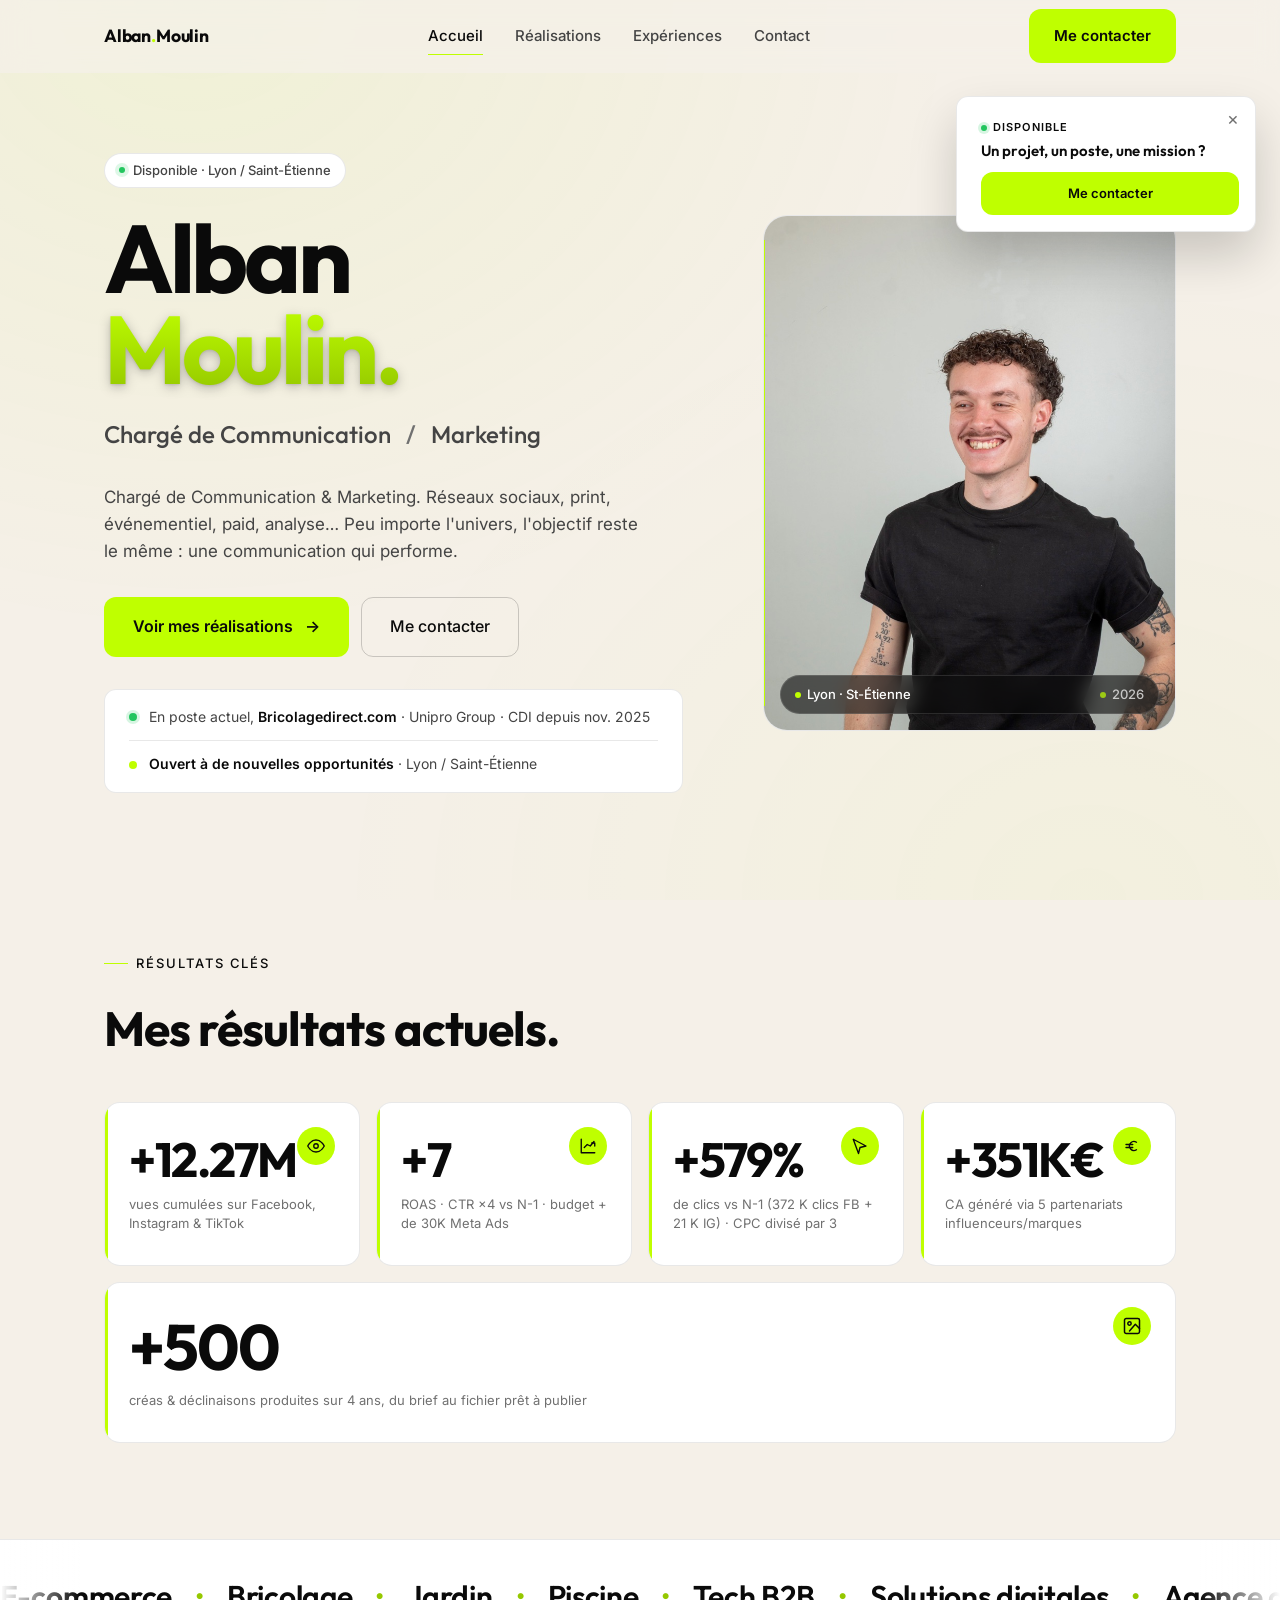
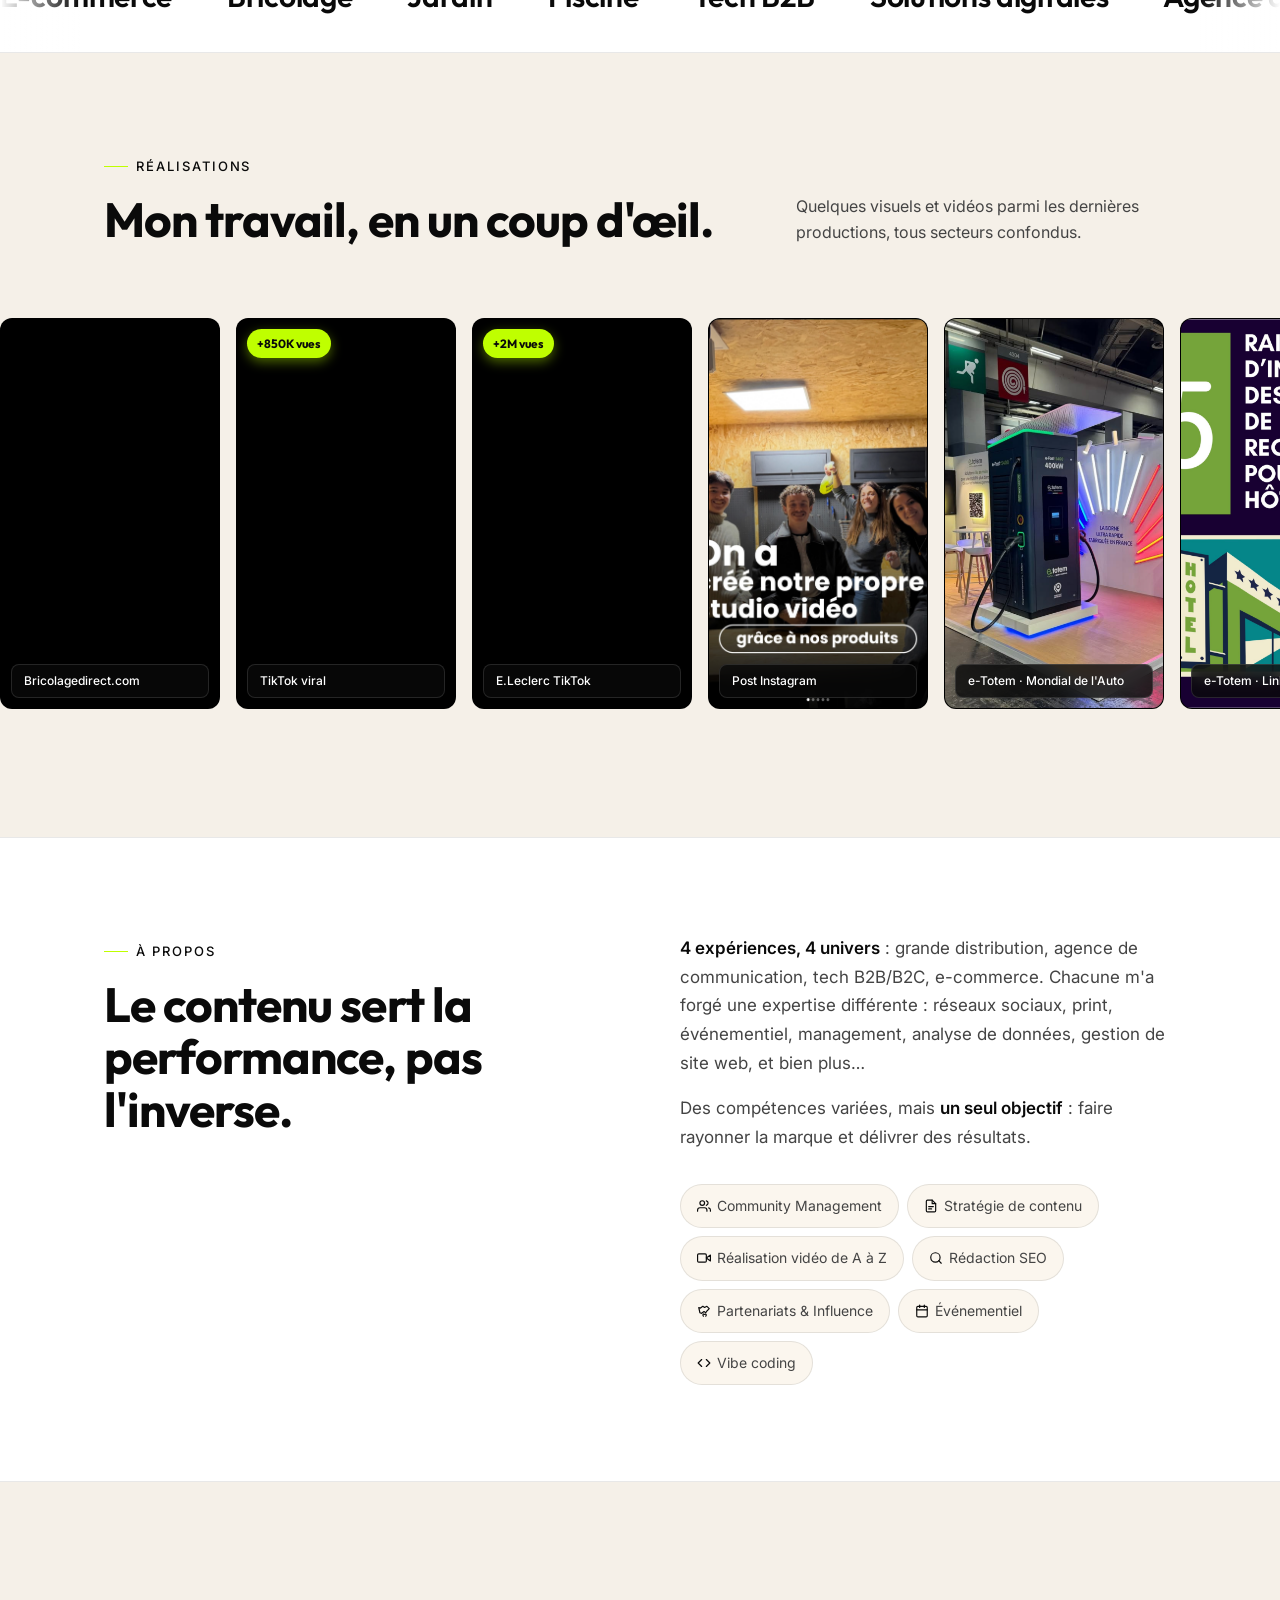
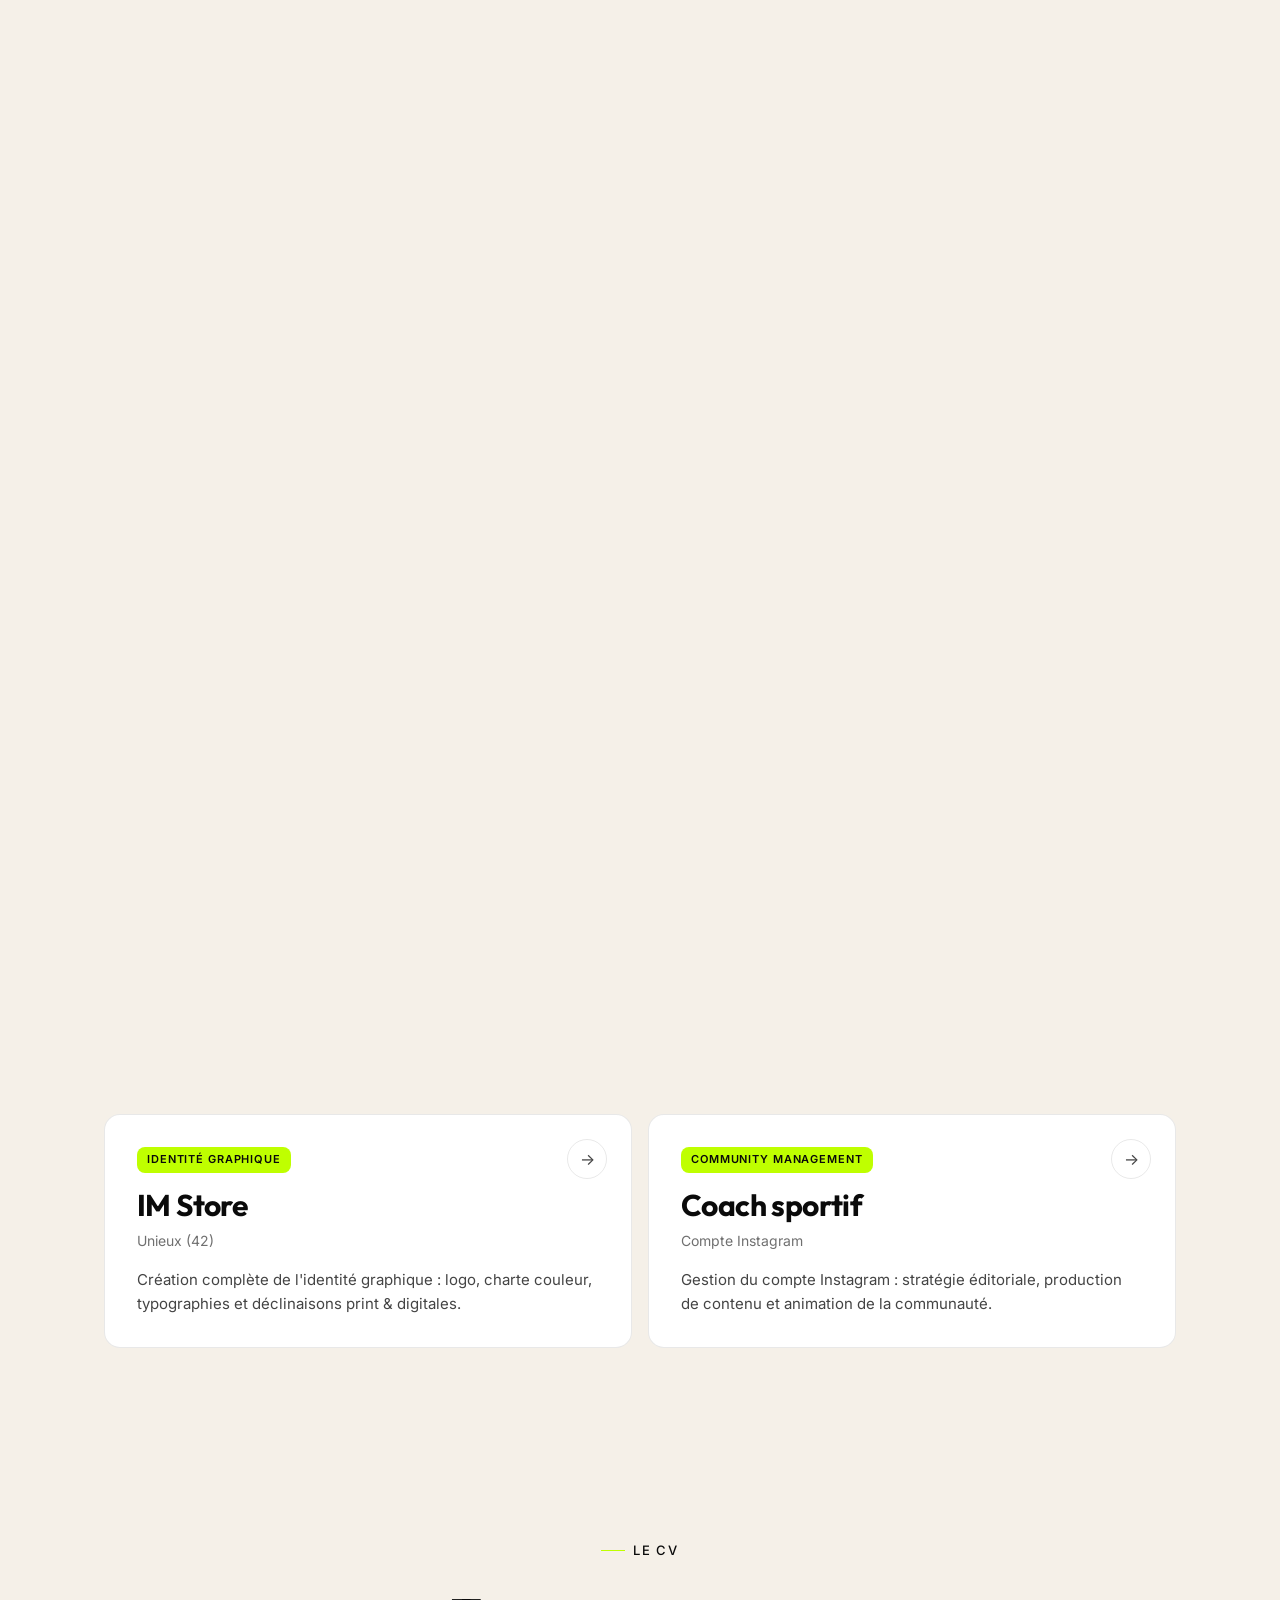
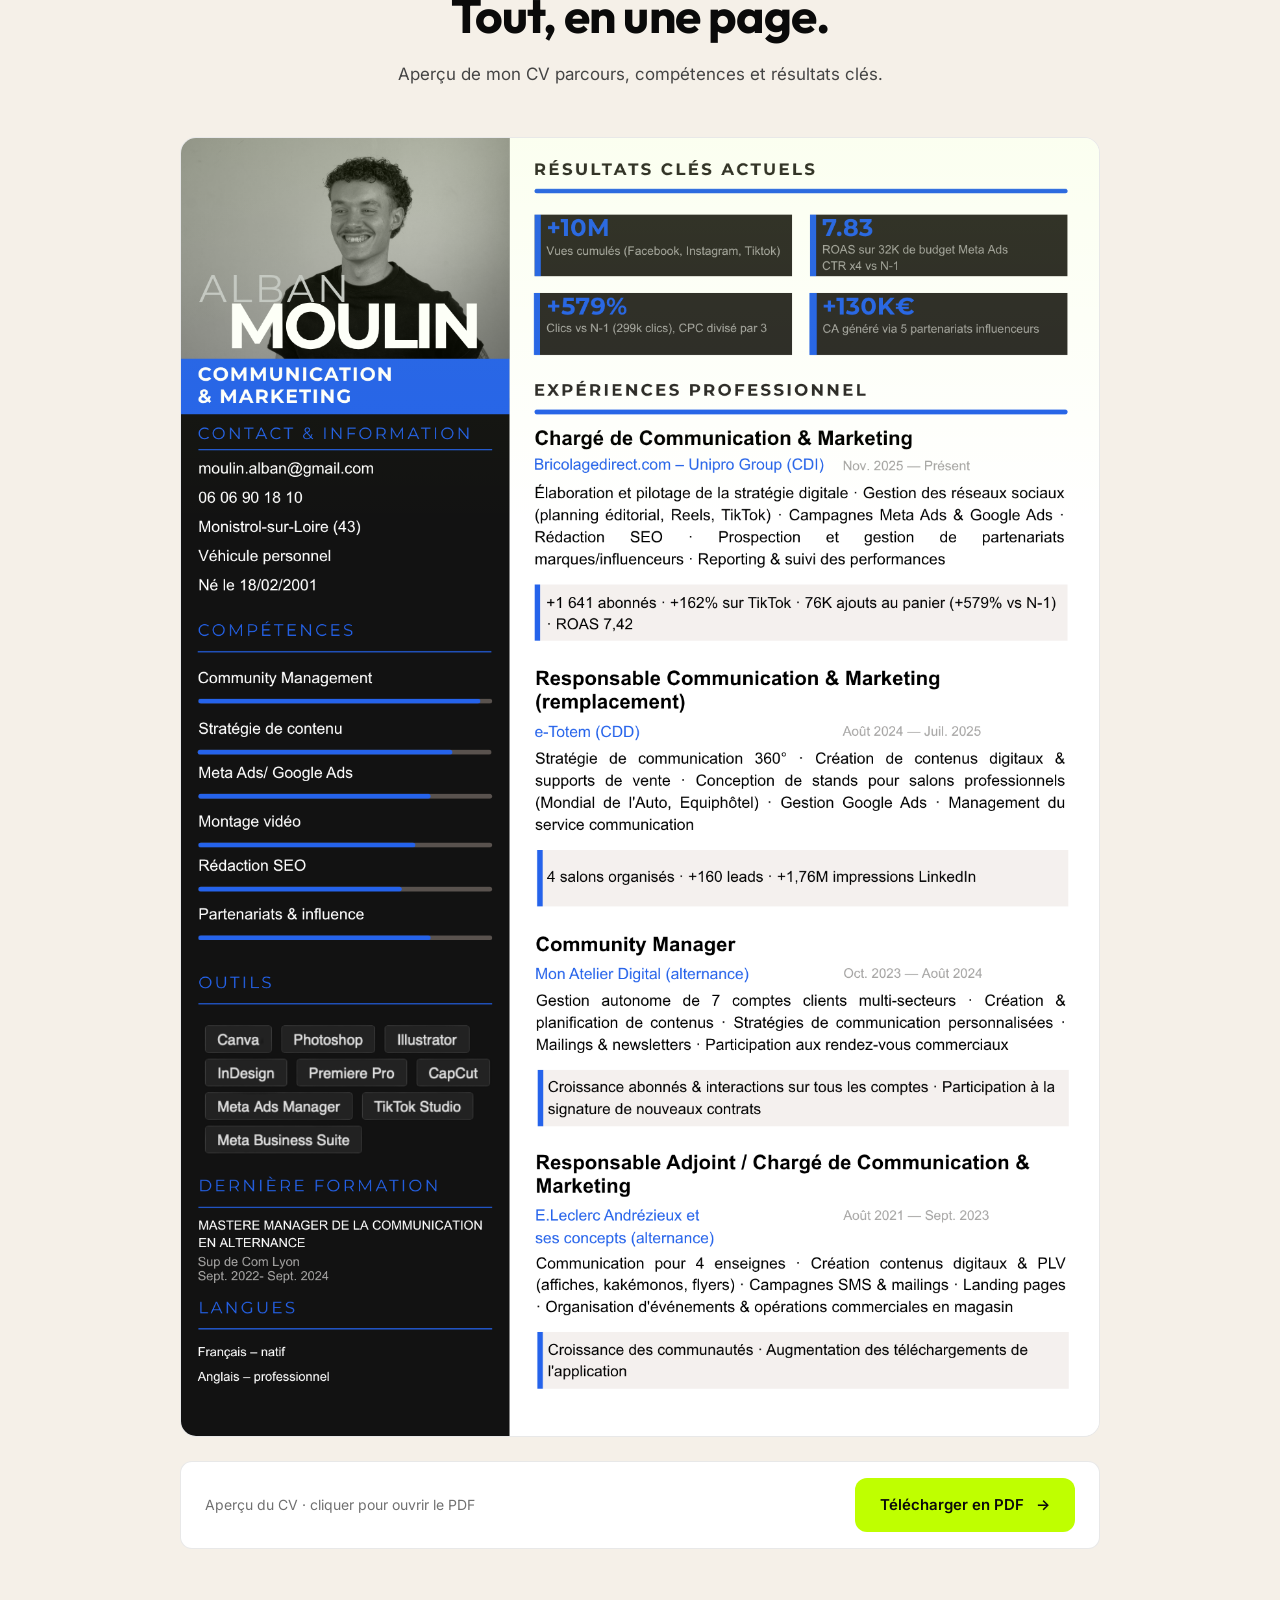
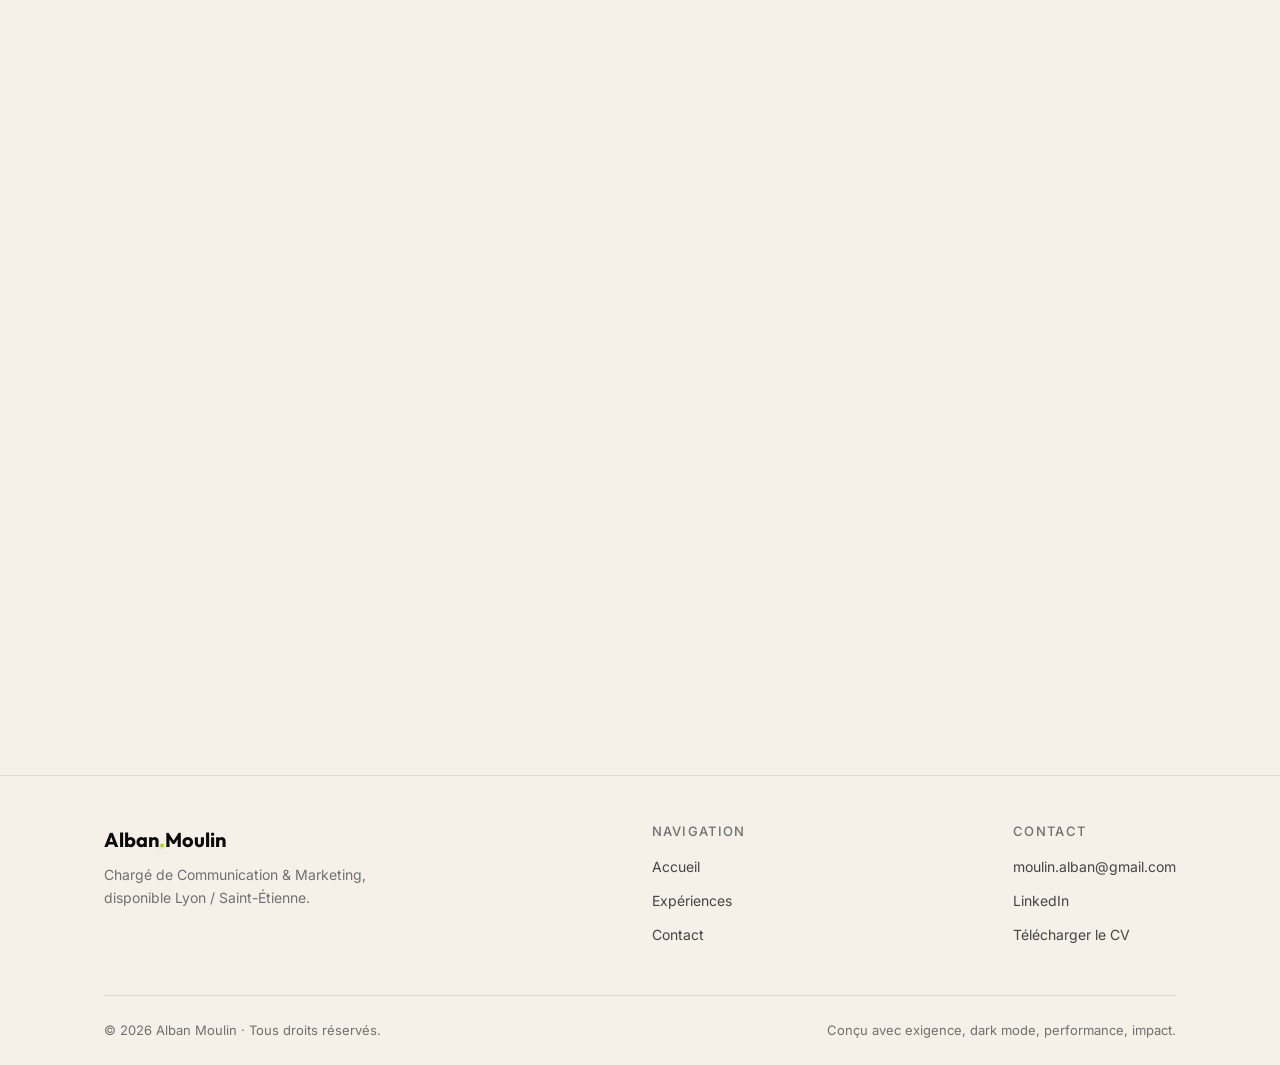
==== index.html @ 39a60819 "Interactions: static KPI, fullscreen video, drag carousel, CTA popup, new CV - Drop the lift/border " ====
<!DOCTYPE html>
<html lang="fr">
<head>
  <meta charset="UTF-8" />
  <meta name="viewport" content="width=device-width, initial-scale=1.0" />
  <meta name="theme-color" content="#F5F0E8" />
  <title>Alban Moulin, Chargé de Communication & Marketing</title>
  <meta name="description" content="Portfolio d'Alban Moulin, Chargé de Communication & Marketing. +12,27M vues, ROAS +7, +351K€ de CA via partenariats influenceurs. Lyon / Saint-Étienne." />

  <link rel="preconnect" href="https://fonts.googleapis.com" />
  <link rel="preconnect" href="https://fonts.gstatic.com" crossorigin />
  <link href="https://fonts.googleapis.com/css2?family=Inter:wght@400;500;600&family=Outfit:wght@400;500;600;700;800&display=swap" rel="stylesheet" />

  <link rel="stylesheet" href="css/style.css?v=20260603" />
</head>
<body>

  <!-- ============== NAV ============== -->
  <header class="nav" role="banner">
    <div class="nav__inner">
      <a href="index.html" class="nav__brand">Alban<span>.</span>Moulin</a>

      <nav aria-label="Navigation principale">
        <ul class="nav__list">
          <li><a href="index.html" class="nav__link is-active">Accueil</a></li>
          <li><a href="index.html#realisations" class="nav__link">Réalisations</a></li>
          <li><a href="index.html#experiences" class="nav__link">Expériences</a></li>
          <li><a href="contact.html" class="nav__link">Contact</a></li>
        </ul>
      </nav>

      <a href="contact.html" class="btn btn--primary nav__cta">Me contacter</a>

      <button class="nav__burger" aria-label="Menu" aria-expanded="false">
        <span></span><span></span><span></span>
      </button>
    </div>
  </header>

  <div class="mobile-menu" aria-hidden="true">
    <ul>
      <li><a href="index.html">Accueil</a></li>
      <li><a href="index.html#realisations">Réalisations</a></li>
      <li><a href="index.html#experiences">Expériences</a></li>
      <li><a href="contact.html">Contact</a></li>
    </ul>
    <a href="contact.html" class="btn btn--primary">Me contacter</a>
  </div>

  <main>

    <!-- ============== HERO ============== -->
    <section class="hero">
      <div class="container">
        <div class="hero__inner">
          <div>
            <span class="hero__eyebrow">Disponible · Lyon / Saint-Étienne</span>

            <h1 class="hero__title">
              Alban<br />
              <span class="hero__title-accent">Moulin.</span>
            </h1>

            <p class="hero__role">
              Chargé de Communication
              <span class="hero__role-divider">/</span>
              Marketing
            </p>

            <p class="hero__intro">
              Chargé de Communication &amp; Marketing. Réseaux sociaux, print, événementiel, paid, analyse… Peu importe l'univers, l'objectif reste le même : une communication qui performe.
            </p>

            <div class="hero__cta">
              <a href="#experiences" class="btn btn--primary btn--lg btn--icon">Voir mes réalisations</a>
              <a href="contact.html" class="btn btn--ghost btn--lg">Me contacter</a>
            </div>

            <div class="now-bar">
              <div class="now-bar__row">
                <span class="now-bar__dot" aria-hidden="true"></span>
                <span>En poste actuel, <strong>Bricolagedirect.com</strong> · Unipro Group · CDI depuis nov. 2025</span>
              </div>
              <div class="now-bar__row now-bar__row--alt">
                <span class="now-bar__pulse" aria-hidden="true"></span>
                <span><strong>Ouvert à de nouvelles opportunités</strong> · Lyon / Saint-Étienne</span>
              </div>
            </div>
          </div>

          <div class="hero__photo">
            <img src="assets/img/photo.jpeg?v=20260603" alt="Photo d'Alban Moulin" />
            <div class="hero__photo-tag">
              <span>Lyon · St-Étienne</span>
              <span style="opacity:.7">2026</span>
            </div>
          </div>
        </div>
      </div>
    </section>

    <!-- ============== KPI ============== -->
    <section aria-labelledby="kpi-title" id="resultats">
      <div class="container">
        <div class="section-header fade-up">
          <span class="section-label">Résultats clés</span>
          <h2 id="kpi-title">Mes résultats actuels.</h2>
        </div>

        <div class="kpi-grid">

          <div class="kpi fade-up">
            <span class="kpi__icon" aria-hidden="true">
              <svg viewBox="0 0 24 24" width="18" height="18" fill="none" stroke="currentColor" stroke-width="1.8" stroke-linecap="round" stroke-linejoin="round">
                <path d="M1 12s4-8 11-8 11 8 11 8-4 8-11 8-11-8-11-8z"/>
                <circle cx="12" cy="12" r="3"/>
              </svg>
            </span>
            <div class="kpi__value">
              +<span data-count="12.27" data-decimals="2">0</span><span class="kpi__value-unit">M</span>
            </div>
            <div class="kpi__label">vues cumulées sur Facebook, Instagram &amp; TikTok</div>
          </div>

          <div class="kpi fade-up">
            <span class="kpi__icon" aria-hidden="true">
              <svg viewBox="0 0 24 24" width="18" height="18" fill="none" stroke="currentColor" stroke-width="1.8" stroke-linecap="round" stroke-linejoin="round">
                <path d="M3 3v18h18"/>
                <path d="M7 14l4-4 4 2 5-6"/>
                <path d="M17 8h4v4"/>
              </svg>
            </span>
            <div class="kpi__value">
              +<span data-count="7">0</span>
            </div>
            <div class="kpi__label">ROAS · CTR ×4 vs N-1 · budget + de 30K Meta Ads</div>
          </div>

          <div class="kpi fade-up">
            <span class="kpi__icon" aria-hidden="true">
              <svg viewBox="0 0 24 24" width="18" height="18" fill="none" stroke="currentColor" stroke-width="1.8" stroke-linecap="round" stroke-linejoin="round">
                <path d="M3 3l7 19 2-8 8-2-17-9z"/>
              </svg>
            </span>
            <div class="kpi__value">
              +<span data-count="579">0</span><span class="kpi__value-unit">%</span>
            </div>
            <div class="kpi__label">de clics vs N-1 (372 K clics FB + 21 K IG) · CPC divisé par 3</div>
          </div>

          <div class="kpi fade-up">
            <span class="kpi__icon" aria-hidden="true">
              <svg viewBox="0 0 24 24" width="18" height="18" fill="none" stroke="currentColor" stroke-width="1.8" stroke-linecap="round" stroke-linejoin="round">
                <path d="M18 7a6 6 0 1 0 0 10"/>
                <line x1="4" y1="10" x2="13" y2="10"/>
                <line x1="4" y1="14" x2="13" y2="14"/>
              </svg>
            </span>
            <div class="kpi__value">
              +<span data-count="351">0</span><span class="kpi__value-unit">K€</span>
            </div>
            <div class="kpi__label">CA généré via 5 partenariats influenceurs/marques</div>
          </div>

          <div class="kpi kpi--wide fade-up">
            <span class="kpi__icon" aria-hidden="true">
              <svg viewBox="0 0 24 24" width="20" height="20" fill="none" stroke="currentColor" stroke-width="1.8" stroke-linecap="round" stroke-linejoin="round">
                <rect x="3" y="3" width="18" height="18" rx="2"/>
                <circle cx="9" cy="9" r="2"/>
                <path d="M21 15l-5-5-7 8"/>
              </svg>
            </span>
            <div class="kpi__value">
              +<span data-count="500">0</span>
            </div>
            <div class="kpi__label">créas &amp; déclinaisons produites sur 4 ans, du brief au fichier prêt à publier</div>
          </div>

        </div>
      </div>
    </section>

    <!-- ============== BANDEAU SECTEURS ============== -->
    <section class="marquee-section" aria-label="Secteurs">
      <div class="marquee" aria-hidden="true">
        <div class="marquee__track">
          <span class="marquee__item">E-commerce</span>
          <span class="marquee__sep">●</span>
          <span class="marquee__item">Bricolage</span>
          <span class="marquee__sep">●</span>
          <span class="marquee__item">Jardin</span>
          <span class="marquee__sep">●</span>
          <span class="marquee__item">Piscine</span>
          <span class="marquee__sep">●</span>
          <span class="marquee__item">Tech B2B</span>
          <span class="marquee__sep">●</span>
          <span class="marquee__item">Solutions digitales</span>
          <span class="marquee__sep">●</span>
          <span class="marquee__item">Agence de communication</span>
          <span class="marquee__sep">●</span>
          <span class="marquee__item">Coiffure</span>
          <span class="marquee__sep">●</span>
          <span class="marquee__item">Restauration</span>
          <span class="marquee__sep">●</span>
          <span class="marquee__item">Publicité papier</span>
          <span class="marquee__sep">●</span>
          <span class="marquee__item">Grande distribution</span>
          <span class="marquee__sep">●</span>
          <span class="marquee__item">Sport &amp; coaching</span>
          <span class="marquee__sep">●</span>
          <span class="marquee__item">Artisanat &amp; fermetures</span>
          <span class="marquee__sep">●</span>
          <span class="marquee__item">Print &amp; événementiel</span>
          <span class="marquee__sep">●</span>
          <!-- Duplicate for seamless loop -->
          <span class="marquee__item">E-commerce</span>
          <span class="marquee__sep">●</span>
          <span class="marquee__item">Bricolage</span>
          <span class="marquee__sep">●</span>
          <span class="marquee__item">Jardin</span>
          <span class="marquee__sep">●</span>
          <span class="marquee__item">Piscine</span>
          <span class="marquee__sep">●</span>
          <span class="marquee__item">Tech B2B</span>
          <span class="marquee__sep">●</span>
          <span class="marquee__item">Solutions digitales</span>
          <span class="marquee__sep">●</span>
          <span class="marquee__item">Agence de communication</span>
          <span class="marquee__sep">●</span>
          <span class="marquee__item">Coiffure</span>
          <span class="marquee__sep">●</span>
          <span class="marquee__item">Restauration</span>
          <span class="marquee__sep">●</span>
          <span class="marquee__item">Publicité papier</span>
          <span class="marquee__sep">●</span>
          <span class="marquee__item">Grande distribution</span>
          <span class="marquee__sep">●</span>
          <span class="marquee__item">Sport &amp; coaching</span>
          <span class="marquee__sep">●</span>
          <span class="marquee__item">Artisanat &amp; fermetures</span>
          <span class="marquee__sep">●</span>
          <span class="marquee__item">Print &amp; événementiel</span>
          <span class="marquee__sep">●</span>
        </div>
      </div>
      <p class="sr-only">Secteurs sur lesquels j'ai travaillé : e-commerce, bricolage, jardin, piscine, tech B2B, agence, coiffure, restauration, publicité, grande distribution, sport, artisanat, print et événementiel.</p>
    </section>

    <!-- ============== CARROUSEL CONTENU ============== -->
    <section id="realisations">
      <div class="container">
        <div class="section-header section-header--row fade-up">
          <div>
            <span class="section-label">Réalisations</span>
            <h2>Mon travail, en un coup d'œil.</h2>
          </div>
          <p class="text-secondary" style="max-width:380px;">Quelques visuels et vidéos parmi les dernières productions, tous secteurs confondus.</p>
        </div>
      </div>

      <div class="reel-scroller fade-up" tabindex="0">
        <a href="experiences/bricolagedirect.html" class="reel-card">
          <video src="assets/img/bricolagedirect/bd-1.mp4" autoplay loop muted playsinline preload="metadata"></video>
          <span class="reel-card__label">Bricolagedirect.com</span>
        </a>
        <a href="experiences/bricolagedirect.html" class="reel-card">
          <video src="assets/img/bricolagedirect/bd-6.mp4" autoplay loop muted playsinline preload="metadata"></video>
          <span class="reel-card__stat">+850K vues</span>
          <span class="reel-card__label">TikTok viral</span>
        </a>
        <a href="experiences/leclerc.html" class="reel-card">
          <video src="assets/img/leclerc/lc-4.mp4" autoplay loop muted playsinline preload="metadata"></video>
          <span class="reel-card__stat">+2M vues</span>
          <span class="reel-card__label">E.Leclerc TikTok</span>
        </a>
        <a href="experiences/bricolagedirect.html" class="reel-card">
          <img src="assets/img/bricolagedirect/bd-5.png" alt="Bricolagedirect, Post Instagram" loading="lazy" />
          <span class="reel-card__label">Post Instagram</span>
        </a>
        <a href="experiences/etotem.html" class="reel-card">
          <img src="assets/img/etotem/et-mondial.png" alt="e-Totem, Mondial de l'Auto" loading="lazy" />
          <span class="reel-card__label">e-Totem · Mondial de l'Auto</span>
        </a>
        <a href="experiences/etotem.html" class="reel-card">
          <img src="assets/img/etotem/et-linkedin.png" alt="e-Totem, Communication LinkedIn" loading="lazy" />
          <span class="reel-card__label">e-Totem · LinkedIn</span>
        </a>
        <a href="experiences/leclerc.html" class="reel-card">
          <img src="assets/img/leclerc/lc-2.png" alt="E.Leclerc, Post Instagram" loading="lazy" />
          <span class="reel-card__label">E.Leclerc · Instagram</span>
        </a>
        <a href="experiences/mon-atelier-digital.html" class="reel-card">
          <img src="assets/img/mad/mad-1.png" alt="Mon Atelier Digital, feed Instagram client" loading="lazy" />
          <span class="reel-card__label">Mon Atelier Digital</span>
        </a>
        <a href="freelance/im-store.html" class="reel-card">
          <img src="assets/img/freelance/imstore-1.png" alt="IM Store, carte de visite" loading="lazy" />
          <span class="reel-card__label">IM Store · Identité</span>
        </a>
        <a href="freelance/coach-sportif.html" class="reel-card">
          <img src="assets/img/freelance/coach-1.png" alt="Coach sportif, feed Instagram" loading="lazy" />
          <span class="reel-card__label">Coach sportif</span>
        </a>
      </div>
    </section>

    <!-- ============== À PROPOS / COMPÉTENCES ============== -->
    <section class="about" id="apropos">
      <div class="container">
        <div class="about__grid">
          <div class="fade-up">
            <span class="section-label">À propos</span>
            <h2>Le contenu sert la performance, pas l'inverse.</h2>
          </div>

          <div class="about__text fade-up">
            <p>
              <strong>4 expériences, 4 univers</strong> : grande distribution, agence de communication, tech B2B/B2C, e-commerce. Chacune m'a forgé une expertise différente : réseaux sociaux, print, événementiel, management, analyse de données, gestion de site web, et bien plus…
            </p>
            <p>
              Des compétences variées, mais <strong>un seul objectif</strong> : faire rayonner la marque et délivrer des résultats.
            </p>

            <div class="skills" style="margin-top: 32px;">
              <span class="skill-tag">
                <svg viewBox="0 0 24 24" width="14" height="14" fill="none" stroke="currentColor" stroke-width="2" stroke-linecap="round" stroke-linejoin="round"><path d="M17 21v-2a4 4 0 0 0-4-4H5a4 4 0 0 0-4 4v2"/><circle cx="9" cy="7" r="4"/><path d="M23 21v-2a4 4 0 0 0-3-3.87"/><path d="M16 3.13a4 4 0 0 1 0 7.75"/></svg>
                Community Management
              </span>
              <span class="skill-tag">
                <svg viewBox="0 0 24 24" width="14" height="14" fill="none" stroke="currentColor" stroke-width="2" stroke-linecap="round" stroke-linejoin="round"><path d="M14 2H6a2 2 0 0 0-2 2v16a2 2 0 0 0 2 2h12a2 2 0 0 0 2-2V8z"/><polyline points="14 2 14 8 20 8"/><line x1="8" y1="13" x2="16" y2="13"/><line x1="8" y1="17" x2="13" y2="17"/></svg>
                Stratégie de contenu
              </span>
              <span class="skill-tag">
                <svg viewBox="0 0 24 24" width="14" height="14" fill="none" stroke="currentColor" stroke-width="2" stroke-linecap="round" stroke-linejoin="round"><polygon points="23 7 16 12 23 17 23 7"/><rect x="1" y="5" width="15" height="14" rx="2" ry="2"/></svg>
                Réalisation vidéo de A à Z
              </span>
              <span class="skill-tag">
                <svg viewBox="0 0 24 24" width="14" height="14" fill="none" stroke="currentColor" stroke-width="2" stroke-linecap="round" stroke-linejoin="round"><circle cx="11" cy="11" r="8"/><line x1="21" y1="21" x2="16.65" y2="16.65"/></svg>
                Rédaction SEO
              </span>
              <span class="skill-tag">
                <svg viewBox="0 0 24 24" width="14" height="14" fill="none" stroke="currentColor" stroke-width="2" stroke-linecap="round" stroke-linejoin="round"><path d="M11 21l-1-2 1-2 2 1 2-1 1 2-1 2"/><path d="M3 6l3 1 4-3 3 2 4-2 4 4-4 4-2 3-3-2-4 3-3-1z"/></svg>
                Partenariats &amp; Influence
              </span>
              <span class="skill-tag">
                <svg viewBox="0 0 24 24" width="14" height="14" fill="none" stroke="currentColor" stroke-width="2" stroke-linecap="round" stroke-linejoin="round"><rect x="3" y="4" width="18" height="18" rx="2" ry="2"/><line x1="16" y1="2" x2="16" y2="6"/><line x1="8" y1="2" x2="8" y2="6"/><line x1="3" y1="10" x2="21" y2="10"/></svg>
                Événementiel
              </span>
              <span class="skill-tag">
                <svg viewBox="0 0 24 24" width="14" height="14" fill="none" stroke="currentColor" stroke-width="2" stroke-linecap="round" stroke-linejoin="round"><polyline points="16 18 22 12 16 6"/><polyline points="8 6 2 12 8 18"/></svg>
                Vibe coding
              </span>
            </div>
          </div>
        </div>
      </div>
    </section>

    <!-- ============== EXPÉRIENCES ============== -->
    <section id="experiences">
      <div class="container">
        <div class="section-header section-header--row fade-up">
          <div>
            <span class="section-label">Expériences</span>
            <h2>4 environnements, 4 terrains de jeu.</h2>
          </div>
          <p class="text-secondary" style="max-width:380px;">
            E-commerce, tech B2B, agence et grande distribution chaque expérience valorisée par des résultats concrets.
          </p>
        </div>

        <div class="exp-grid">

          <a href="experiences/bricolagedirect.html" class="exp-card fade-up">
            <div class="exp-card__period">Nov. 2025, Présent</div>
            <h3 class="exp-card__title">
              <span class="exp-card__icon" aria-hidden="true">
                <svg viewBox="0 0 24 24" width="22" height="22" fill="none" stroke="currentColor" stroke-width="2" stroke-linecap="round" stroke-linejoin="round"><path d="M14 12l-8.5 8.5a2.12 2.12 0 1 1-3-3L11 9"/><path d="M17.64 15L22 10.64"/><path d="M20.91 11.7l-1.25-1.25c-.6-.6-.93-1.4-.93-2.25v-.86L16.01 4.6a5.56 5.56 0 0 0-3.94-1.64H9l.92.82A6.18 6.18 0 0 1 12 8.4v1.56l2 2h2.47l2.26 1.91"/></svg>
              </span>
              Bricolagedirect.com
            </h3>
            <div class="exp-card__role">Chargé de Communication &amp; Marketing · CDI · Unipro Group</div>
            <div class="exp-card__highlights">
              <span class="exp-card__highlight"><strong>ROAS +7</strong></span>
              <span class="exp-card__highlight"><strong>+579%</strong> clics</span>
              <span class="exp-card__highlight"><strong>+351 K€</strong> CA</span>
            </div>
          </a>

          <a href="experiences/etotem.html" class="exp-card fade-up">
            <div class="exp-card__period">Août 2024, Juil. 2025</div>
            <h3 class="exp-card__title">
              <span class="exp-card__icon" aria-hidden="true">
                <svg viewBox="0 0 24 24" width="22" height="22" fill="none" stroke="currentColor" stroke-width="2" stroke-linecap="round" stroke-linejoin="round"><polygon points="13 2 3 14 12 14 11 22 21 10 12 10 13 2"/></svg>
              </span>
              e-Totem
            </h3>
            <div class="exp-card__role">Responsable Communication &amp; Marketing · CDD remplacement · Tech</div>
            <div class="exp-card__highlights">
              <span class="exp-card__highlight"><strong>4</strong> salons</span>
              <span class="exp-card__highlight"><strong>+160</strong> leads</span>
              <span class="exp-card__highlight"><strong>+1,76M</strong> impressions LinkedIn</span>
            </div>
          </a>

          <a href="experiences/mon-atelier-digital.html" class="exp-card fade-up">
            <div class="exp-card__period">Oct. 2023, Août 2024</div>
            <h3 class="exp-card__title">
              <span class="exp-card__icon" aria-hidden="true">
                <svg viewBox="0 0 24 24" width="22" height="22" fill="none" stroke="currentColor" stroke-width="2" stroke-linecap="round" stroke-linejoin="round"><path d="M3 11l18-5v12L3 14v-3z"/><path d="M11.6 16.8a3 3 0 1 1-5.8-1.6"/></svg>
              </span>
              Mon Atelier Digital
            </h3>
            <div class="exp-card__role">Community Manager · Alternance · Agence de communication</div>
            <div class="exp-card__highlights">
              <span class="exp-card__highlight"><strong>8</strong> comptes gérés</span>
              <span class="exp-card__highlight"><strong>4</strong> contrats signés</span>
            </div>
          </a>

          <a href="experiences/leclerc.html" class="exp-card fade-up">
            <div class="exp-card__period">Août 2021, Sept. 2023</div>
            <h3 class="exp-card__title">
              <span class="exp-card__icon" aria-hidden="true">
                <svg viewBox="0 0 24 24" width="22" height="22" fill="none" stroke="currentColor" stroke-width="2" stroke-linecap="round" stroke-linejoin="round"><path d="M6 2L3 6v14a2 2 0 0 0 2 2h14a2 2 0 0 0 2-2V6l-3-4z"/><line x1="3" y1="6" x2="21" y2="6"/><path d="M16 10a4 4 0 0 1-8 0"/></svg>
              </span>
              E.Leclerc Andrézieux
            </h3>
            <div class="exp-card__role">Resp. Adjoint Com. &amp; Marketing · Alternance · Grande distribution</div>
            <div class="exp-card__highlights">
              <span class="exp-card__highlight"><strong>4</strong> enseignes</span>
              <span class="exp-card__highlight"><strong>+5M</strong> vues TikTok</span>
              <span class="exp-card__highlight"><strong>+200K</strong> likes</span>
            </div>
          </a>

        </div>
      </div>
    </section>

    <!-- ============== RÉALISATIONS FREELANCE ============== -->
    <section id="freelance">
      <div class="container">
        <div class="section-header fade-up">
          <span class="section-label">À côté</span>
          <h2>Mes réalisations pour des professionnels.</h2>
        </div>

        <div class="exp-grid">

          <a href="freelance/im-store.html" class="freelance-card fade-up">
            <div class="freelance-card__type">Identité graphique</div>
            <h3 class="freelance-card__title">IM Store</h3>
            <div class="freelance-card__location">Unieux (42)</div>
            <p class="freelance-card__desc">
              Création complète de l'identité graphique : logo, charte couleur, typographies et déclinaisons print &amp; digitales.
            </p>
          </a>

          <a href="freelance/coach-sportif.html" class="freelance-card fade-up">
            <div class="freelance-card__type">Community management</div>
            <h3 class="freelance-card__title">Coach sportif</h3>
            <div class="freelance-card__location">Compte Instagram</div>
            <p class="freelance-card__desc">
              Gestion du compte Instagram : stratégie éditoriale, production de contenu et animation de la communauté.
            </p>
          </a>

        </div>
      </div>
    </section>

    <!-- ============== CV PREVIEW ============== -->
    <section id="cv">
      <div class="container">
        <div class="section-header fade-up" style="text-align:center; margin-left:auto; margin-right:auto;">
          <span class="section-label" style="justify-content:center;">Le CV</span>
          <h2>Tout, en une page.</h2>
          <p class="section-header__lead" style="margin-left:auto; margin-right:auto;">
            Aperçu de mon CV parcours, compétences et résultats clés.
          </p>
        </div>

        <figure class="cv-preview fade-up">
          <a href="assets/img/cv.pdf?v=20260603" target="_blank" rel="noopener" class="cv-preview__frame" aria-label="Ouvrir le CV en PDF">
            <img src="assets/img/cv.png?v=20260603" alt="CV d'Alban Moulin, Chargé de Communication & Marketing" loading="lazy" />
          </a>
          <figcaption class="cv-preview__caption">
            <span>Aperçu du CV · cliquer pour ouvrir le PDF</span>
            <a href="assets/img/cv.pdf?v=20260603" download class="btn btn--primary btn--icon">Télécharger en PDF</a>
          </figcaption>
        </figure>

        <a href="assets/img/reco-peyre.pdf?v=20260531" target="_blank" rel="noopener" class="reco-link fade-up">
          <span class="reco-link__icon" aria-hidden="true">
            <svg viewBox="0 0 24 24" width="22" height="22" fill="none" stroke="currentColor" stroke-width="1.8" stroke-linecap="round" stroke-linejoin="round">
              <path d="M14 2H6a2 2 0 0 0-2 2v16a2 2 0 0 0 2 2h12a2 2 0 0 0 2-2V8z"/>
              <polyline points="14 2 14 8 20 8"/>
              <line x1="16" y1="13" x2="8" y2="13"/>
              <line x1="16" y1="17" x2="8" y2="17"/>
              <line x1="10" y1="9" x2="8" y2="9"/>
            </svg>
          </span>
          <div class="reco-link__text">
            <span class="reco-link__label">Lettre de recommandation</span>
            <span class="reco-link__author">Par Marjorie Peyre, Cheffe de projet communication &amp; marketing digital chez e-Totem</span>
          </div>
          <span class="reco-link__arrow" aria-hidden="true">↗</span>
        </a>
      </div>
    </section>

    <!-- ============== CTA FINAL ============== -->
    <section id="cta">
      <div class="container">
        <div class="cta-final fade-up">
          <h2>Discutons de nos prochaines opportunités.</h2>
          <div class="cta-final__actions">
            <a href="contact.html" class="btn btn--primary btn--lg btn--icon">Me contacter</a>
            <a href="tel:+33606901810" class="btn btn--ghost btn--lg">06 06 90 18 10</a>
            <a href="https://www.linkedin.com/in/albanmoulin/" target="_blank" rel="noopener noreferrer" class="btn btn--ghost btn--lg">LinkedIn</a>
          </div>
        </div>
      </div>
    </section>

  </main>

  <!-- ============== POPUP CONTACT ============== -->
  <aside class="contact-popup" id="contact-popup" aria-hidden="true">
    <button class="contact-popup__close" type="button" aria-label="Fermer">×</button>
    <span class="contact-popup__label">Disponible</span>
    <p class="contact-popup__title">Un projet, un poste, une mission ?</p>
    <a href="contact.html" class="btn btn--primary">Me contacter</a>
  </aside>

  <!-- ============== FOOTER ============== -->
  <footer class="footer">
    <div class="container">
      <div class="footer__inner">
        <div>
          <div class="footer__brand">Alban<span class="accent-text">.</span>Moulin</div>
          <p class="footer__tagline">Chargé de Communication &amp; Marketing, disponible Lyon / Saint-Étienne.</p>
        </div>

        <div class="footer__col">
          <h4>Navigation</h4>
          <ul>
            <li><a href="index.html">Accueil</a></li>
            <li><a href="index.html#experiences">Expériences</a></li>
            <li><a href="contact.html">Contact</a></li>
          </ul>
        </div>

        <div class="footer__col">
          <h4>Contact</h4>
          <ul>
            <li><a href="mailto:moulin.alban@gmail.com">moulin.alban@gmail.com</a></li>
            <li><a href="https://www.linkedin.com/in/albanmoulin/" target="_blank" rel="noopener noreferrer">LinkedIn</a></li>
            <li><a href="assets/img/cv.pdf?v=20260603" download>Télécharger le CV</a></li>
          </ul>
        </div>
      </div>

      <div class="footer__bottom">
        <span>© <span data-year>2026</span> Alban Moulin · Tous droits réservés.</span>
        <span>Conçu avec exigence, dark mode, performance, impact.</span>
      </div>
    </div>
  </footer>

  <script src="js/main.js?v=20260603"></script>
</body>
</html>
---- css/style.css ----
/* =========================================================
   Portfolio Alban Moulin — Design System
   Source de vérité : DESIGN_PORTFOLIO_ALBAN.md
   ========================================================= */

:root {
  /* Couleurs primaires (lime green accent) */
  --color-primary: #BFFF00;
  --color-primary-dark: #95C800;
  --color-primary-light: #D4FF66;

  /* Texte par défaut sur surface lime (pour lisibilité) */
  --color-on-primary: #0A0A0A;

  /* Fonds clairs (cream / beige) */
  --bg-app: #F5F0E8;
  --bg-surface: #FFFFFF;
  --bg-surface-alt: #FBF6EE;
  --bg-surface-hover: #ECE5DA;

  /* Bordures sur fond clair */
  --border-default: rgba(0, 0, 0, 0.09);
  --border-strong: rgba(0, 0, 0, 0.18);
  --border-accent: rgba(120, 160, 0, 0.55);

  /* Textes (sombre sur clair) */
  --text-primary: #0A0A0A;
  --text-secondary: #444444;
  --text-muted: #707070;
  --text-accent: #0A0A0A;

  /* Accents */
  --accent-primary: #BFFF00;
  --accent-soft: rgba(191, 255, 0, 0.22);

  /* États */
  --success: #22C55E;
  --warning: #F59E0B;
  --info: #3B82F6;

  /* Spacing */
  --space-1: 4px;
  --space-2: 8px;
  --space-3: 12px;
  --space-4: 16px;
  --space-6: 24px;
  --space-8: 32px;
  --space-12: 48px;
  --space-16: 64px;
  --space-20: 80px;
  --space-24: 96px;

  /* Radius */
  --radius-sm: 8px;
  --radius-md: 12px;
  --radius-lg: 16px;
  --radius-xl: 24px;
  --radius-pill: 999px;

  /* Layout */
  --max-width: 1200px;
}

/* ---------- Reset ---------- */
*,
*::before,
*::after {
  box-sizing: border-box;
  margin: 0;
  padding: 0;
}

html {
  scroll-behavior: smooth;
  -webkit-font-smoothing: antialiased;
  -moz-osx-font-smoothing: grayscale;
}

body {
  font-family: 'Inter', system-ui, -apple-system, sans-serif;
  font-size: 16px;
  line-height: 1.6;
  color: var(--text-primary);
  background: var(--bg-app);
  overflow-x: hidden;
  min-height: 100vh;
}

/* Texture subtile (gradient radial très léger) sur fond app — sans glassmorphism */
body::before {
  content: "";
  position: fixed;
  inset: 0;
  pointer-events: none;
  background:
    radial-gradient(ellipse at 15% 0%, rgba(191, 255, 0, 0.08), transparent 50%),
    radial-gradient(ellipse at 85% 100%, rgba(191, 255, 0, 0.04), transparent 50%);
  z-index: -1;
}

img {
  max-width: 100%;
  display: block;
}

a {
  color: var(--text-primary);
  text-decoration: none;
  transition: color 0.2s ease;
}

a:hover {
  color: var(--color-primary);
}

button {
  font-family: inherit;
  cursor: pointer;
  border: none;
  background: none;
  color: inherit;
}

/* ---------- Typo ---------- */
h1, h2, h3, h4, h5, .display, .num {
  font-family: 'Outfit', 'Space Grotesk', system-ui, sans-serif;
  font-weight: 700;
  line-height: 1.1;
  letter-spacing: -0.02em;
  color: var(--text-primary);
}

h1 { font-size: clamp(2.5rem, 6vw, 4rem); }
h2 { font-size: clamp(2rem, 4.5vw, 3rem); }
h3 { font-size: clamp(1.4rem, 2.5vw, 1.75rem); }

.text-secondary { color: var(--text-secondary); }
.text-muted { color: var(--text-muted); }
.text-accent { color: var(--text-accent); }

/* ---------- Layout ---------- */
.container {
  width: 100%;
  max-width: var(--max-width);
  margin: 0 auto;
  padding: 0 24px;
}

@media (min-width: 768px) {
  .container { padding: 0 64px; }
}

section {
  padding: var(--space-16) 0;
}

@media (min-width: 768px) {
  section { padding: var(--space-24) 0; }
}

.section-label {
  display: inline-flex;
  align-items: center;
  gap: var(--space-2);
  font-size: 13px;
  font-weight: 500;
  color: var(--text-accent);
  text-transform: uppercase;
  letter-spacing: 0.15em;
  margin-bottom: var(--space-4);
}

.section-label::before {
  content: "";
  width: 24px;
  height: 1px;
  background: var(--color-primary);
}

/* ---------- Navigation ---------- */
.nav {
  position: sticky;
  top: 0;
  z-index: 100;
  width: 100%;
  background: rgba(245, 240, 232, 0.75);
  backdrop-filter: blur(12px);
  -webkit-backdrop-filter: blur(12px);
  border-bottom: 1px solid transparent;
  transition: border-color 0.3s ease, background 0.3s ease;
}

.nav.scrolled {
  border-bottom-color: var(--border-default);
  background: rgba(245, 240, 232, 0.95);
}

.nav__inner {
  display: flex;
  align-items: center;
  justify-content: space-between;
  height: 72px;
  max-width: var(--max-width);
  margin: 0 auto;
  padding: 0 24px;
}

@media (min-width: 768px) {
  .nav__inner { padding: 0 64px; }
}

.nav__brand {
  font-family: 'Outfit', sans-serif;
  font-weight: 700;
  font-size: 1.1rem;
  letter-spacing: -0.01em;
  color: var(--text-primary);
}

.nav__brand span {
  color: var(--color-primary);
}

.nav__list {
  display: none;
  list-style: none;
  gap: var(--space-8);
  align-items: center;
}

@media (min-width: 900px) {
  .nav__list { display: flex; }
}

.nav__link {
  font-size: 15px;
  font-weight: 500;
  color: var(--text-secondary);
  position: relative;
  padding: 6px 0;
  transition: color 0.2s ease;
}

.nav__link:hover,
.nav__link.is-active {
  color: var(--text-primary);
}

.nav__link.is-active::after {
  content: "";
  position: absolute;
  left: 0;
  bottom: -4px;
  width: 100%;
  height: 1px;
  background: var(--color-primary);
}

/* CTA bouton dans la nav */
.nav__cta {
  display: none;
}

@media (min-width: 900px) {
  .nav__cta {
    display: inline-flex;
  }
}

/* Burger */
.nav__burger {
  display: inline-flex;
  flex-direction: column;
  justify-content: center;
  align-items: center;
  width: 40px;
  height: 40px;
  gap: 5px;
  border-radius: var(--radius-sm);
  border: 1px solid var(--border-default);
}

.nav__burger span {
  display: block;
  width: 18px;
  height: 1.5px;
  background: var(--text-primary);
  transition: transform 0.25s ease, opacity 0.2s ease;
}

@media (min-width: 900px) {
  .nav__burger { display: none; }
}

.nav__burger.is-open span:nth-child(1) { transform: translateY(3.25px) rotate(45deg); }
.nav__burger.is-open span:nth-child(2) { opacity: 0; }
.nav__burger.is-open span:nth-child(3) { transform: translateY(-3.25px) rotate(-45deg); }

/* Mobile drawer */
.mobile-menu {
  position: fixed;
  inset: 72px 0 0 0;
  background: var(--bg-app);
  z-index: 90;
  padding: var(--space-12) 24px;
  transform: translateX(100%);
  transition: transform 0.3s ease;
  overflow-y: auto;
}

.mobile-menu.is-open {
  transform: translateX(0);
}

.mobile-menu ul {
  list-style: none;
  display: flex;
  flex-direction: column;
  gap: var(--space-2);
}

.mobile-menu a {
  display: block;
  font-family: 'Outfit', sans-serif;
  font-size: 1.75rem;
  font-weight: 600;
  padding: var(--space-3) 0;
  color: var(--text-primary);
  border-bottom: 1px solid var(--border-default);
}

.mobile-menu a:hover {
  color: var(--color-primary);
}

.mobile-menu .btn {
  margin-top: var(--space-8);
  width: 100%;
  justify-content: center;
}

/* ---------- Boutons ---------- */
.btn {
  display: inline-flex;
  align-items: center;
  justify-content: center;
  gap: var(--space-2);
  padding: 14px 24px;
  font-family: 'Inter', sans-serif;
  font-size: 15px;
  font-weight: 500;
  border-radius: var(--radius-md);
  transition: background 0.2s ease, color 0.2s ease, border-color 0.2s ease, transform 0.15s ease;
  white-space: nowrap;
  border: 1px solid transparent;
  letter-spacing: 0;
}

.btn:active { transform: translateY(1px); }

.btn--primary {
  background: var(--color-primary);
  color: var(--color-on-primary);
  font-weight: 600;
}

.btn--primary:hover {
  background: var(--color-primary-dark);
  color: var(--color-on-primary);
}

.btn--ghost {
  background: transparent;
  color: var(--text-primary);
  border-color: var(--border-strong);
}

.btn--ghost:hover {
  border-color: var(--color-primary);
  color: var(--color-primary);
  background: var(--accent-soft);
}

.btn--icon::after {
  content: "→";
  margin-left: 4px;
  transition: transform 0.2s ease;
}

.btn--icon:hover::after { transform: translateX(3px); }

.btn--lg {
  padding: 16px 28px;
  font-size: 16px;
}

/* ---------- Hero accueil ---------- */
.hero {
  position: relative;
  padding: var(--space-16) 0 var(--space-12);
  overflow: hidden;
}

@media (min-width: 768px) {
  .hero {
    padding: var(--space-20) 0 var(--space-16);
  }
}

.hero__inner {
  display: grid;
  grid-template-columns: 1fr;
  gap: var(--space-12);
  align-items: center;
}

@media (min-width: 900px) {
  .hero__inner {
    grid-template-columns: 1.4fr 1fr;
    gap: var(--space-20);
  }
}

.hero__eyebrow {
  display: inline-flex;
  align-items: center;
  gap: var(--space-2);
  padding: 6px 14px;
  font-size: 13px;
  font-weight: 500;
  color: var(--text-secondary);
  background: var(--bg-surface);
  border: 1px solid var(--border-default);
  border-radius: var(--radius-pill);
  margin-bottom: var(--space-6);
}

.hero__eyebrow::before {
  content: "";
  width: 6px;
  height: 6px;
  border-radius: 50%;
  background: var(--success);
  box-shadow: 0 0 0 4px rgba(34, 197, 94, 0.15);
}

.hero__title {
  font-size: clamp(3rem, 9vw, 6rem);
  font-weight: 700;
  line-height: 0.95;
  letter-spacing: -0.04em;
  margin-bottom: var(--space-6);
}

.hero__title-accent,
.accent-text {
  display: inline-block;
  background: linear-gradient(180deg, var(--color-primary), var(--color-primary-dark));
  -webkit-background-clip: text;
  background-clip: text;
  color: transparent;
  filter:
    drop-shadow(0 3px 6px rgba(0, 0, 0, 0.22))
    drop-shadow(0 1px 1px rgba(0, 0, 0, 0.12));
}

.hero__role {
  font-family: 'Outfit', sans-serif;
  font-weight: 500;
  font-size: clamp(1.1rem, 2.2vw, 1.5rem);
  color: var(--text-secondary);
  margin-bottom: var(--space-8);
  line-height: 1.4;
}

.hero__role-divider {
  display: inline-block;
  margin: 0 10px;
  color: var(--text-muted);
}

.hero__intro {
  font-size: clamp(15px, 1.5vw, 17px);
  color: var(--text-secondary);
  max-width: 540px;
  margin-bottom: var(--space-8);
}

.hero__cta {
  display: flex;
  flex-wrap: wrap;
  gap: var(--space-3);
}

.hero__photo {
  position: relative;
  aspect-ratio: 4/5;
  max-width: 420px;
  margin: 0 auto;
  border-radius: var(--radius-xl);
  overflow: hidden;
  background: var(--bg-surface);
  border: 1px solid var(--border-default);
}

.hero__photo img {
  width: 100%;
  height: 100%;
  object-fit: cover;
  object-position: center 18%;
  transform: scale(1.12);
  transition: transform 0.5s ease;
}

.hero__photo:hover img {
  transform: scale(1.2);
}

.hero__photo::after {
  content: "";
  position: absolute;
  left: -2px;
  top: 24px;
  bottom: 24px;
  width: 3px;
  background: var(--color-primary);
  z-index: 2;
}

.hero__photo-tag {
  position: absolute;
  bottom: var(--space-4);
  left: var(--space-4);
  right: var(--space-4);
  display: flex;
  align-items: center;
  justify-content: space-between;
  z-index: 2;
  padding: 8px 14px;
  font-size: 13px;
  color: #fff;
  font-weight: 500;
  background: rgba(10, 10, 10, 0.6);
  backdrop-filter: blur(10px);
  -webkit-backdrop-filter: blur(10px);
  border-radius: var(--radius-pill);
  border: 1px solid rgba(255, 255, 255, 0.12);
}

.hero__photo-tag span {
  display: inline-flex;
  align-items: center;
  gap: 6px;
}

.hero__photo-tag span::before {
  content: "";
  width: 6px;
  height: 6px;
  border-radius: 50%;
  background: var(--color-primary);
}

/* ---------- Bandeau d'expérience actuelle ---------- */
.now-bar {
  display: flex;
  flex-direction: column;
  gap: var(--space-3);
  padding: var(--space-4) var(--space-6);
  background: var(--bg-surface);
  border: 1px solid var(--border-default);
  border-radius: var(--radius-md);
  margin-top: var(--space-8);
  font-size: 14px;
  color: var(--text-secondary);
}

.now-bar__row {
  display: flex;
  align-items: center;
  gap: var(--space-3);
  flex-wrap: wrap;
}

.now-bar__row--alt {
  padding-top: var(--space-3);
  border-top: 1px solid var(--border-default);
}

.now-bar strong {
  color: var(--text-primary);
  font-weight: 600;
}

.now-bar__dot {
  width: 8px;
  height: 8px;
  border-radius: 50%;
  background: var(--success);
  box-shadow: 0 0 0 3px rgba(34, 197, 94, 0.18);
  flex-shrink: 0;
}

.now-bar__pulse {
  position: relative;
  width: 8px;
  height: 8px;
  border-radius: 50%;
  background: var(--color-primary);
  flex-shrink: 0;
}

.now-bar__pulse::after {
  content: "";
  position: absolute;
  inset: -4px;
  border-radius: 50%;
  border: 2px solid var(--color-primary);
  opacity: 0;
  animation: pulse 2s ease-out infinite;
}

@keyframes pulse {
  0% { transform: scale(0.8); opacity: 0.7; }
  100% { transform: scale(1.8); opacity: 0; }
}

/* ---------- KPI ---------- */
.kpi-grid {
  display: grid;
  grid-template-columns: 1fr;
  gap: var(--space-4);
}

@media (min-width: 600px) {
  .kpi-grid { grid-template-columns: 1fr 1fr; }
}

@media (min-width: 1000px) {
  .kpi-grid { grid-template-columns: repeat(4, 1fr); }
}

.kpi {
  position: relative;
  padding: var(--space-8) var(--space-6);
  background: var(--bg-surface);
  border: 1px solid var(--border-default);
  border-radius: var(--radius-lg);
  overflow: hidden;
  transition: border-color 0.25s ease, transform 0.25s ease, background 0.25s ease;
}

.kpi::before {
  content: "";
  position: absolute;
  left: 0;
  top: 0;
  bottom: 0;
  width: 3px;
  background: var(--color-primary);
  transition: width 0.25s ease;
}

/* Les KPI ne sont pas cliquables, donc pas d'effet survol sur la carte
   (ils restent statiques pour ne pas induire en erreur). */

.kpi__value {
  font-family: 'Outfit', sans-serif;
  font-size: clamp(2.2rem, 4vw, 3rem);
  font-weight: 700;
  letter-spacing: -0.03em;
  line-height: 1;
  margin-bottom: var(--space-3);
  padding-right: 52px;
  color: var(--text-primary);
}

.kpi__value-unit {
  color: var(--text-accent);
}

.kpi__label {
  font-size: 13px;
  color: var(--text-muted);
  line-height: 1.45;
}

.kpi__icon {
  position: absolute;
  top: var(--space-6);
  right: var(--space-6);
  width: 38px;
  height: 38px;
  display: inline-flex;
  align-items: center;
  justify-content: center;
  border-radius: 50%;
  background: var(--color-primary);
  color: var(--color-on-primary);
  transition: transform 0.25s ease;
  z-index: 1;
}


/* ---------- Section header ---------- */
.section-header {
  display: flex;
  flex-direction: column;
  gap: var(--space-3);
  margin-bottom: var(--space-12);
  max-width: 720px;
}

.section-header__lead {
  color: var(--text-secondary);
  font-size: 17px;
  margin-top: var(--space-2);
}

.section-header--row {
  flex-direction: row;
  align-items: flex-end;
  justify-content: space-between;
  flex-wrap: wrap;
  gap: var(--space-6);
  max-width: none;
}

/* ---------- À propos ---------- */
.about {
  background: var(--bg-surface);
  border-top: 1px solid var(--border-default);
  border-bottom: 1px solid var(--border-default);
}

.about__grid {
  display: grid;
  grid-template-columns: 1fr;
  gap: var(--space-12);
  align-items: start;
}

@media (min-width: 900px) {
  .about__grid {
    grid-template-columns: 1fr 1fr;
    gap: var(--space-20);
  }
}

.about__text p {
  color: var(--text-secondary);
  font-size: 17px;
  margin-bottom: var(--space-4);
  line-height: 1.7;
}

.about__text p:last-child {
  margin-bottom: 0;
}

.about__text strong {
  color: var(--text-primary);
  font-weight: 600;
}

/* Compétences */
.skills {
  display: flex;
  flex-wrap: wrap;
  gap: var(--space-2);
}

.skill-tag {
  display: inline-flex;
  align-items: center;
  gap: 6px;
  padding: 10px 16px;
  background: var(--bg-surface-alt);
  border: 1px solid var(--border-default);
  border-radius: var(--radius-pill);
  font-size: 14px;
  color: var(--text-secondary);
  transition: border-color 0.2s ease, color 0.2s ease, background 0.2s ease;
}

.skill-tag svg {
  flex-shrink: 0;
  color: var(--text-primary);
  transition: color 0.2s ease;
}

.skill-tag:hover {
  color: var(--text-primary);
  border-color: var(--border-accent);
  background: var(--bg-surface-hover);
}

/* ---------- Cartes Expériences ---------- */
.exp-grid {
  display: grid;
  grid-template-columns: 1fr;
  gap: var(--space-4);
}

@media (min-width: 700px) {
  .exp-grid { grid-template-columns: 1fr 1fr; }
}

.exp-card {
  display: flex;
  flex-direction: column;
  padding: var(--space-8);
  background: var(--bg-surface);
  border: 1px solid var(--border-default);
  border-radius: var(--radius-lg);
  text-decoration: none;
  color: inherit;
  transition: border-color 0.25s ease, background 0.25s ease, transform 0.25s ease;
  position: relative;
  overflow: hidden;
  min-height: 240px;
}

.exp-card::after {
  content: "→";
  position: absolute;
  top: var(--space-6);
  right: var(--space-6);
  width: 40px;
  height: 40px;
  display: inline-flex;
  align-items: center;
  justify-content: center;
  border-radius: 50%;
  border: 1px solid var(--border-default);
  font-size: 16px;
  color: var(--text-secondary);
  transition: background 0.2s ease, color 0.2s ease, border-color 0.2s ease, transform 0.2s ease;
}

.exp-card:hover {
  border-color: var(--border-accent);
  background: var(--bg-surface-hover);
  transform: translateY(-3px);
  color: inherit;
}

.exp-card:hover::after {
  background: var(--color-primary);
  border-color: var(--color-primary);
  color: var(--color-on-primary);
  transform: translate(3px, -3px);
}

.exp-card__period {
  font-size: 13px;
  color: var(--text-secondary);
  font-weight: 500;
  letter-spacing: 0.05em;
  text-transform: uppercase;
  margin-bottom: var(--space-3);
}

.exp-card__title {
  display: flex;
  align-items: center;
  gap: var(--space-3);
  font-family: 'Outfit', sans-serif;
  font-size: clamp(1.5rem, 2.5vw, 1.875rem);
  font-weight: 700;
  letter-spacing: -0.02em;
  margin-bottom: var(--space-2);
  padding-right: 56px;
}

.exp-card__icon {
  flex-shrink: 0;
  width: 38px;
  height: 38px;
  display: inline-flex;
  align-items: center;
  justify-content: center;
  border-radius: 50%;
  background: var(--color-primary);
  color: var(--color-on-primary);
  transition: transform 0.25s ease;
}

.exp-card:hover .exp-card__icon {
  transform: scale(1.08) rotate(-4deg);
}

.exp-card__role {
  font-size: 14px;
  color: var(--text-secondary);
  margin-bottom: var(--space-6);
}

.exp-card__highlights {
  margin-top: auto;
  display: flex;
  flex-wrap: wrap;
  gap: var(--space-2);
  padding-top: var(--space-4);
  border-top: 1px solid var(--border-default);
}

.exp-card__highlight {
  font-size: 13px;
  color: var(--text-muted);
}

.exp-card__highlight strong {
  color: var(--text-primary);
  font-weight: 600;
}

.exp-card__highlight + .exp-card__highlight::before {
  content: "·";
  color: var(--text-muted);
  margin-right: var(--space-2);
}

/* ---------- CTA section finale ---------- */
.cta-final {
  position: relative;
  background: var(--bg-surface);
  border: 1px solid var(--border-default);
  border-radius: var(--radius-xl);
  padding: var(--space-16) var(--space-8);
  text-align: center;
  overflow: hidden;
}

.cta-final::before {
  content: "";
  position: absolute;
  inset: 0;
  background: radial-gradient(circle at 50% 0%, rgba(191, 255, 0, 0.18), transparent 60%);
  pointer-events: none;
}

.cta-final h2 {
  position: relative;
  font-size: clamp(2rem, 5vw, 3.5rem);
  margin-bottom: var(--space-4);
}

.cta-final p {
  position: relative;
  color: var(--text-secondary);
  font-size: 17px;
  max-width: 540px;
  margin: 0 auto var(--space-8);
}

.cta-final__actions {
  position: relative;
  display: flex;
  flex-wrap: wrap;
  gap: var(--space-3);
  justify-content: center;
}

/* ---------- Réseaux sociaux ---------- */
.social-grid {
  display: grid;
  grid-template-columns: 1fr;
  gap: var(--space-3);
}

@media (min-width: 600px) {
  .social-grid { grid-template-columns: 1fr 1fr; }
}

@media (min-width: 1000px) {
  .social-grid { grid-template-columns: repeat(4, 1fr); }
}

.social-link {
  display: flex;
  align-items: center;
  gap: var(--space-4);
  padding: var(--space-6);
  background: var(--bg-surface);
  border: 1px solid var(--border-default);
  border-radius: var(--radius-md);
  text-decoration: none;
  color: inherit;
  transition: border-color 0.25s ease, background 0.25s ease, transform 0.25s ease;
}

.social-link:hover {
  border-color: var(--border-accent);
  background: var(--bg-surface-hover);
  transform: translateY(-2px);
  color: inherit;
}

.social-link__icon {
  width: 44px;
  height: 44px;
  flex-shrink: 0;
  display: inline-flex;
  align-items: center;
  justify-content: center;
  border-radius: var(--radius-sm);
  background: var(--color-primary);
  color: var(--color-on-primary);
  transition: background 0.25s ease, color 0.25s ease, transform 0.25s ease;
}

.social-link:hover .social-link__icon {
  background: var(--color-primary);
  color: var(--color-on-primary);
}

.social-link__text {
  display: flex;
  flex-direction: column;
  gap: 2px;
  min-width: 0;
}

.social-link__platform {
  font-family: 'Outfit', sans-serif;
  font-weight: 600;
  font-size: 16px;
  color: var(--text-primary);
}

.social-link__handle {
  font-size: 13px;
  color: var(--text-muted);
  white-space: nowrap;
  overflow: hidden;
  text-overflow: ellipsis;
}

/* ---------- KPI wide (modifier) ---------- */
.kpi--wide {
  grid-column: 1 / -1;
}

.kpi--wide .kpi__value {
  font-size: clamp(2.8rem, 5vw, 4rem);
}

/* ---------- Marquee secteurs ---------- */
.marquee-section {
  padding: var(--space-8) 0;
  border-top: 1px solid var(--border-default);
  border-bottom: 1px solid var(--border-default);
  background: var(--bg-surface);
  overflow: hidden;
  position: relative;
}

@media (min-width: 768px) {
  .marquee-section { padding: var(--space-8) 0; }
}

.marquee-section::before,
.marquee-section::after {
  content: "";
  position: absolute;
  top: 0;
  bottom: 0;
  width: 80px;
  pointer-events: none;
  z-index: 2;
}

.marquee-section::before {
  left: 0;
  background: linear-gradient(90deg, var(--bg-surface), transparent);
}

.marquee-section::after {
  right: 0;
  background: linear-gradient(270deg, var(--bg-surface), transparent);
}

.marquee {
  overflow: hidden;
}

.marquee__track {
  display: inline-flex;
  align-items: center;
  gap: var(--space-6);
  white-space: nowrap;
  animation: marquee 60s linear infinite;
  will-change: transform;
}

.marquee:hover .marquee__track {
  animation-play-state: paused;
}

@keyframes marquee {
  from { transform: translateX(0); }
  to { transform: translateX(-50%); }
}

.marquee__item {
  font-family: 'Outfit', sans-serif;
  font-weight: 600;
  font-size: clamp(1.25rem, 2.5vw, 1.875rem);
  letter-spacing: -0.01em;
  color: var(--text-primary);
  flex-shrink: 0;
}

.marquee__sep {
  color: var(--color-primary-dark);
  font-size: 8px;
  flex-shrink: 0;
}

@media (prefers-reduced-motion: reduce) {
  .marquee__track { animation: none; }
}

/* ---------- Carrousel réalisations (reel-scroller) ---------- */
.reel-scroller {
  display: flex;
  gap: var(--space-4);
  overflow-x: auto;
  scroll-snap-type: x mandatory;
  -webkit-overflow-scrolling: touch;
  padding: var(--space-6) 24px var(--space-8);
  scrollbar-width: thin;
  scrollbar-color: var(--border-strong) transparent;
  cursor: grab;
  user-select: none;
}

.reel-scroller.is-dragging {
  cursor: grabbing;
  scroll-snap-type: none;
}

.reel-scroller.is-dragging .reel-card {
  pointer-events: none;
}

@media (min-width: 768px) {
  .reel-scroller {
    padding-left: 64px;
    padding-right: 64px;
  }
}

.reel-scroller::-webkit-scrollbar { height: 6px; }
.reel-scroller::-webkit-scrollbar-track { background: transparent; }
.reel-scroller::-webkit-scrollbar-thumb {
  background: var(--border-strong);
  border-radius: 3px;
}

.reel-card {
  position: relative;
  flex: 0 0 220px;
  aspect-ratio: 9 / 16;
  border-radius: var(--radius-md);
  overflow: hidden;
  background: #000;
  border: 1px solid var(--border-default);
  scroll-snap-align: start;
  text-decoration: none;
  color: inherit;
  transition: border-color 0.25s ease, transform 0.25s ease;
}

.reel-card:hover {
  border-color: var(--border-accent);
  transform: translateY(-3px);
  color: inherit;
}

.reel-card img,
.reel-card video {
  position: absolute;
  inset: 0;
  width: 100%;
  height: 100%;
  object-fit: cover;
  display: block;
  transition: transform 0.4s ease;
}

.reel-card:hover img,
.reel-card:hover video {
  transform: scale(1.05);
}

.reel-card__label {
  position: absolute;
  bottom: 10px;
  left: 10px;
  right: 10px;
  padding: 6px 12px;
  font-size: 12px;
  font-weight: 500;
  color: #fff;
  background: rgba(10, 10, 10, 0.78);
  backdrop-filter: blur(8px);
  -webkit-backdrop-filter: blur(8px);
  border: 1px solid rgba(255, 255, 255, 0.12);
  border-radius: var(--radius-sm);
  z-index: 2;
}

.reel-card__stat {
  position: absolute;
  top: 10px;
  left: 10px;
  padding: 5px 10px;
  font-family: 'Outfit', sans-serif;
  font-size: 12px;
  font-weight: 700;
  color: var(--color-on-primary);
  background: var(--color-primary);
  border-radius: var(--radius-pill);
  box-shadow: 0 4px 12px rgba(191, 255, 0, 0.4);
  z-index: 3;
}

/* ---------- Freelance cards (sous Expériences) ---------- */
.freelance-card {
  display: flex;
  flex-direction: column;
  padding: var(--space-8);
  background: var(--bg-surface);
  border: 1px solid var(--border-default);
  border-radius: var(--radius-lg);
  text-decoration: none;
  color: inherit;
  transition: border-color 0.25s ease, background 0.25s ease, transform 0.25s ease;
  min-height: 220px;
  position: relative;
  overflow: hidden;
}

.freelance-card::after {
  content: "→";
  position: absolute;
  top: var(--space-6);
  right: var(--space-6);
  width: 40px;
  height: 40px;
  display: inline-flex;
  align-items: center;
  justify-content: center;
  border-radius: 50%;
  border: 1px solid var(--border-default);
  font-size: 16px;
  color: var(--text-secondary);
  transition: background 0.2s ease, color 0.2s ease, border-color 0.2s ease, transform 0.2s ease;
}

.freelance-card:hover {
  border-color: var(--border-accent);
  background: var(--bg-surface-hover);
  transform: translateY(-2px);
  color: inherit;
}

.freelance-card:hover::after {
  background: var(--color-primary);
  border-color: var(--color-primary);
  color: var(--color-on-primary);
  transform: translate(3px, -3px);
}

.freelance-card__type {
  display: inline-block;
  align-self: flex-start;
  padding: 4px 10px;
  font-size: 11px;
  font-weight: 600;
  text-transform: uppercase;
  letter-spacing: 0.08em;
  color: var(--text-primary);
  background: var(--color-primary);
  border-radius: var(--radius-sm);
  margin-bottom: var(--space-4);
}

.freelance-card__title {
  font-family: 'Outfit', sans-serif;
  font-size: clamp(1.5rem, 2.5vw, 1.875rem);
  font-weight: 700;
  letter-spacing: -0.02em;
  margin-bottom: var(--space-2);
  padding-right: 56px;
}

.freelance-card__location {
  font-size: 14px;
  color: var(--text-muted);
  margin-bottom: var(--space-4);
}

.freelance-card__desc {
  font-size: 15px;
  color: var(--text-secondary);
  line-height: 1.55;
}

/* ---------- Mockup cartes de visite ---------- */
.bizcard-stack {
  display: grid;
  grid-template-columns: 1fr;
  gap: var(--space-12);
  justify-items: center;
  max-width: 900px;
  margin: 0 auto;
  padding: var(--space-12) 0;
}

@media (min-width: 700px) {
  .bizcard-stack {
    grid-template-columns: 1fr 1fr;
    gap: var(--space-8);
  }
}

.bizcard {
  width: 100%;
  max-width: 420px;
  aspect-ratio: 1.6 / 1;
  border-radius: 14px;
  overflow: hidden;
  box-shadow:
    0 30px 60px rgba(0, 0, 0, 0.55),
    0 12px 24px rgba(0, 0, 0, 0.4),
    0 2px 4px rgba(0, 0, 0, 0.04) inset;
  transition: transform 0.4s ease, box-shadow 0.4s ease;
}

@media (min-width: 700px) {
  .bizcard:nth-child(1) { transform: rotate(-3deg); }
  .bizcard:nth-child(2) { transform: rotate(2.5deg); }
}

.bizcard:hover {
  transform: rotate(0) scale(1.03);
  box-shadow:
    0 40px 70px rgba(0, 0, 0, 0.65),
    0 16px 30px rgba(191, 255, 0, 0.18);
}

.bizcard img {
  width: 100%;
  height: 100%;
  object-fit: cover;
  display: block;
}

.bizcard__caption {
  display: block;
  text-align: center;
  font-size: 13px;
  color: var(--text-muted);
  margin-top: var(--space-3);
}

.bizcard-wrap {
  display: flex;
  flex-direction: column;
  align-items: center;
}

/* ---------- Mockup ordinateur ---------- */
.laptop {
  max-width: 880px;
  margin: 0 auto;
  padding: var(--space-12) 0;
}

.laptop__screen {
  background: #050505;
  border: 14px solid #1a1a1a;
  border-bottom-width: 22px;
  border-radius: 18px 18px 6px 6px;
  position: relative;
  overflow: hidden;
  box-shadow:
    0 30px 60px rgba(0, 0, 0, 0.55),
    0 0 0 1px rgba(0, 0, 0, 0.04) inset;
}

.laptop__screen::before {
  content: "";
  position: absolute;
  top: 6px;
  left: 50%;
  transform: translateX(-50%);
  width: 70px;
  height: 5px;
  background: #2a2a2a;
  border-radius: 3px;
  z-index: 2;
}

.laptop__screen img {
  width: 100%;
  height: auto;
  display: block;
}

.laptop__base {
  height: 18px;
  background: linear-gradient(180deg, #2a2a2a 0%, #1a1a1a 50%, #0e0e0e 100%);
  border-radius: 0 0 28px 28px;
  margin: 0 -28px;
  position: relative;
  box-shadow: 0 20px 30px rgba(0, 0, 0, 0.45);
}

.laptop__base::before {
  content: "";
  position: absolute;
  left: 50%;
  top: 0;
  transform: translateX(-50%);
  width: 120px;
  height: 7px;
  background: #050505;
  border-radius: 0 0 10px 10px;
}

@media (max-width: 700px) {
  .laptop__base { margin: 0 -16px; }
}

.freelance-card__previews {
  display: flex;
  flex-wrap: wrap;
  gap: var(--space-3);
  margin-top: var(--space-6);
  padding-top: var(--space-4);
  border-top: 1px solid var(--border-default);
}

.freelance-card__preview {
  position: relative;
  display: block;
  width: 110px;
  aspect-ratio: 3 / 2;
  border-radius: var(--radius-sm);
  overflow: hidden;
  border: 1px solid var(--border-default);
  background: var(--bg-surface-alt);
  transition: border-color 0.2s ease, transform 0.2s ease;
}

.freelance-card__preview::after {
  content: "↗";
  position: absolute;
  top: 6px;
  right: 6px;
  width: 22px;
  height: 22px;
  display: inline-flex;
  align-items: center;
  justify-content: center;
  background: rgba(10, 10, 10, 0.75);
  backdrop-filter: blur(4px);
  -webkit-backdrop-filter: blur(4px);
  border-radius: 50%;
  color: #fff;
  font-size: 11px;
  opacity: 0;
  transition: opacity 0.2s ease;
  pointer-events: none;
}

.freelance-card__preview:hover {
  border-color: var(--color-primary);
  transform: translateY(-2px);
}

.freelance-card__preview:hover::after {
  opacity: 1;
}

.freelance-card__preview img {
  width: 100%;
  height: 100%;
  object-fit: cover;
  transition: transform 0.4s ease;
}

.freelance-card__preview:hover img {
  transform: scale(1.05);
}

/* ---------- CV Preview ---------- */
.cv-preview {
  display: flex;
  flex-direction: column;
  align-items: center;
  gap: var(--space-6);
  margin: 0 auto;
  max-width: 920px;
}

.cv-preview__frame {
  position: relative;
  display: block;
  width: 100%;
  border-radius: var(--radius-lg);
  overflow: hidden;
  border: 1px solid var(--border-default);
  background: var(--bg-surface);
  transition: border-color 0.3s ease, transform 0.3s ease;
}

.cv-preview__frame::before {
  content: "";
  position: absolute;
  inset: 0;
  background: linear-gradient(180deg, rgba(191, 255, 0, 0.06), transparent 30%);
  pointer-events: none;
  z-index: 1;
}

.cv-preview__frame::after {
  content: "↗ Ouvrir le PDF";
  position: absolute;
  top: var(--space-4);
  right: var(--space-4);
  padding: 8px 14px;
  font-family: 'Inter', sans-serif;
  font-size: 13px;
  font-weight: 500;
  color: var(--text-primary);
  background: rgba(10, 10, 10, 0.78);
  backdrop-filter: blur(8px);
  -webkit-backdrop-filter: blur(8px);
  border: 1px solid var(--border-default);
  border-radius: var(--radius-pill);
  opacity: 0;
  transform: translateY(-4px);
  transition: opacity 0.25s ease, transform 0.25s ease;
  z-index: 2;
  pointer-events: none;
}

.cv-preview__frame:hover {
  border-color: var(--border-accent);
  transform: translateY(-2px);
}

.cv-preview__frame:hover::after {
  opacity: 1;
  transform: translateY(0);
}

.cv-preview__frame img {
  display: block;
  width: 100%;
  height: auto;
}

.cv-preview__caption {
  display: flex;
  flex-wrap: wrap;
  align-items: center;
  justify-content: space-between;
  gap: var(--space-4);
  width: 100%;
  padding: var(--space-4) var(--space-6);
  background: var(--bg-surface);
  border: 1px solid var(--border-default);
  border-radius: var(--radius-md);
  font-size: 14px;
  color: var(--text-muted);
}

@media (max-width: 600px) {
  .cv-preview__caption {
    flex-direction: column;
    align-items: stretch;
    text-align: center;
  }
  .cv-preview__caption .btn {
    width: 100%;
    justify-content: center;
  }
}

/* ---------- Lettre de recommandation (lien discret) ---------- */
.reco-link {
  display: flex;
  align-items: center;
  gap: var(--space-4);
  max-width: 720px;
  margin: var(--space-12) auto 0;
  padding: var(--space-6);
  background: var(--bg-surface);
  border: 1px solid var(--border-default);
  border-radius: var(--radius-md);
  text-decoration: none;
  color: inherit;
  transition: border-color 0.25s ease, background 0.25s ease, transform 0.25s ease;
}

.reco-link:hover {
  border-color: var(--border-accent);
  background: var(--bg-surface-hover);
  transform: translateY(-2px);
  color: inherit;
}

.reco-link__icon {
  flex-shrink: 0;
  width: 44px;
  height: 44px;
  display: inline-flex;
  align-items: center;
  justify-content: center;
  border-radius: var(--radius-sm);
  background: var(--color-primary);
  color: var(--color-on-primary);
}

.reco-link__text {
  display: flex;
  flex-direction: column;
  gap: 2px;
  min-width: 0;
  flex: 1;
}

.reco-link__label {
  font-family: 'Outfit', sans-serif;
  font-weight: 600;
  font-size: 17px;
  color: var(--text-primary);
}

.reco-link__author {
  font-size: 13px;
  color: var(--text-muted);
  line-height: 1.4;
}

.reco-link__arrow {
  flex-shrink: 0;
  width: 36px;
  height: 36px;
  display: inline-flex;
  align-items: center;
  justify-content: center;
  border-radius: 50%;
  border: 1px solid var(--border-default);
  font-size: 16px;
  color: var(--text-secondary);
  transition: background 0.2s ease, color 0.2s ease, border-color 0.2s ease, transform 0.2s ease;
}

.reco-link:hover .reco-link__arrow {
  background: var(--color-primary);
  border-color: var(--color-primary);
  color: var(--color-on-primary);
  transform: translate(3px, -3px);
}

/* ---------- Popup contact flottant ---------- */
.contact-popup {
  position: fixed;
  top: 96px;
  right: 24px;
  z-index: 80;
  width: 300px;
  max-width: calc(100vw - 48px);
  padding: var(--space-4) var(--space-4) var(--space-4) var(--space-6);
  background: var(--bg-surface);
  border: 1px solid var(--border-default);
  border-radius: var(--radius-md);
  box-shadow: 0 24px 48px rgba(0, 0, 0, 0.18);
  opacity: 0;
  transform: translateY(-16px);
  pointer-events: none;
  transition: opacity 0.4s ease, transform 0.4s ease;
}

.contact-popup.is-visible {
  opacity: 1;
  transform: translateY(0);
  pointer-events: auto;
}

.contact-popup__close {
  position: absolute;
  top: 8px;
  right: 8px;
  width: 28px;
  height: 28px;
  display: inline-flex;
  align-items: center;
  justify-content: center;
  border-radius: 50%;
  background: transparent;
  color: var(--text-muted);
  font-size: 18px;
  line-height: 1;
  transition: background 0.2s ease, color 0.2s ease;
}

.contact-popup__close:hover {
  background: var(--bg-surface-hover);
  color: var(--text-primary);
}

.contact-popup__label {
  display: inline-flex;
  align-items: center;
  gap: 6px;
  font-size: 11px;
  font-weight: 600;
  text-transform: uppercase;
  letter-spacing: 0.1em;
  color: var(--text-accent);
  margin-bottom: 4px;
}

.contact-popup__label::before {
  content: "";
  width: 6px;
  height: 6px;
  border-radius: 50%;
  background: var(--success);
  box-shadow: 0 0 0 3px rgba(34, 197, 94, 0.18);
}

.contact-popup__title {
  font-family: 'Outfit', sans-serif;
  font-weight: 600;
  font-size: 15px;
  color: var(--text-primary);
  line-height: 1.3;
  margin-bottom: var(--space-3);
}

.contact-popup .btn {
  width: 100%;
  justify-content: center;
  font-size: 13px;
  padding: 10px 16px;
}

@media (max-width: 600px) {
  .contact-popup {
    top: auto;
    bottom: 16px;
    right: 16px;
    left: 16px;
    width: auto;
    max-width: none;
  }
}

/* ---------- Footer ---------- */
.footer {
  border-top: 1px solid var(--border-default);
  padding: var(--space-12) 0 var(--space-6);
  margin-top: var(--space-16);
}

.footer__inner {
  display: flex;
  flex-wrap: wrap;
  gap: var(--space-8);
  justify-content: space-between;
  align-items: flex-start;
}

.footer__brand {
  font-family: 'Outfit', sans-serif;
  font-size: 1.25rem;
  font-weight: 700;
}

.footer__tagline {
  color: var(--text-muted);
  font-size: 14px;
  margin-top: var(--space-2);
  max-width: 280px;
}

.footer__col h4 {
  font-family: 'Inter', sans-serif;
  font-size: 13px;
  font-weight: 500;
  text-transform: uppercase;
  letter-spacing: 0.1em;
  color: var(--text-muted);
  margin-bottom: var(--space-4);
}

.footer__col ul {
  list-style: none;
  display: flex;
  flex-direction: column;
  gap: var(--space-2);
}

.footer__col a {
  color: var(--text-secondary);
  font-size: 14px;
}

.footer__col a:hover { color: var(--color-primary); }

.footer__bottom {
  display: flex;
  flex-wrap: wrap;
  gap: var(--space-3);
  justify-content: space-between;
  margin-top: var(--space-12);
  padding-top: var(--space-6);
  border-top: 1px solid var(--border-default);
  font-size: 13px;
  color: var(--text-muted);
}

/* =========================================================
   PAGES EXPÉRIENCE
   ========================================================= */

.exp-hero {
  padding: var(--space-12) 0 var(--space-8);
}

@media (min-width: 768px) {
  .exp-hero { padding: var(--space-16) 0 var(--space-12); }
}

.breadcrumb {
  display: inline-flex;
  align-items: center;
  gap: var(--space-2);
  font-size: 14px;
  color: var(--text-muted);
  margin-bottom: var(--space-6);
}

.breadcrumb a {
  color: var(--text-secondary);
}

.breadcrumb a:hover { color: var(--color-primary); }

.breadcrumb__sep {
  color: var(--text-muted);
}

.exp-hero__period {
  display: inline-flex;
  align-items: center;
  gap: var(--space-2);
  padding: 6px 14px;
  font-size: 13px;
  font-weight: 500;
  color: var(--text-secondary);
  background: var(--bg-surface);
  border: 1px solid var(--border-default);
  border-radius: var(--radius-pill);
  margin-bottom: var(--space-6);
}

.exp-hero__period .dot {
  width: 6px;
  height: 6px;
  border-radius: 50%;
  background: var(--color-primary);
}

.exp-hero__period.is-current .dot {
  background: var(--success);
  box-shadow: 0 0 0 3px rgba(34, 197, 94, 0.18);
}

.exp-hero__title {
  font-size: clamp(2.5rem, 7vw, 5rem);
  font-weight: 700;
  letter-spacing: -0.03em;
  line-height: 1;
  margin-bottom: var(--space-4);
}

.exp-hero__meta {
  display: flex;
  flex-wrap: wrap;
  gap: var(--space-6);
  font-size: 15px;
  color: var(--text-secondary);
  padding-top: var(--space-6);
  border-top: 1px solid var(--border-default);
  margin-top: var(--space-6);
}

.exp-hero__meta dt {
  font-size: 12px;
  text-transform: uppercase;
  letter-spacing: 0.1em;
  color: var(--text-muted);
  margin-bottom: 4px;
}

.exp-hero__meta dd {
  color: var(--text-primary);
  font-weight: 500;
}

.exp-hero__meta-block { min-width: 140px; }

/* Missions */
.exp-mission {
  display: grid;
  grid-template-columns: 1fr;
  gap: var(--space-8);
}

@media (min-width: 900px) {
  .exp-mission {
    grid-template-columns: 1fr 1.4fr;
    gap: var(--space-16);
  }
}

.exp-mission__title {
  font-size: clamp(1.5rem, 3vw, 2rem);
}

.exp-mission__list {
  list-style: none;
  display: flex;
  flex-direction: column;
  gap: var(--space-4);
}

.exp-mission__list li {
  position: relative;
  padding: var(--space-4) var(--space-6);
  background: var(--bg-surface);
  border: 1px solid var(--border-default);
  border-radius: var(--radius-md);
  font-size: 16px;
  color: var(--text-secondary);
  padding-left: var(--space-12);
  line-height: 1.55;
}

.exp-mission__list li::before {
  counter-increment: missions;
  content: counter(missions, decimal-leading-zero);
  position: absolute;
  left: var(--space-6);
  top: var(--space-4);
  font-family: 'Outfit', sans-serif;
  font-weight: 700;
  color: var(--text-primary);
  font-size: 14px;
}

.exp-mission__list { counter-reset: missions; }

/* Galerie */
.gallery {
  display: grid;
  grid-template-columns: 1fr;
  gap: var(--space-4);
}

@media (min-width: 600px) {
  .gallery { grid-template-columns: 1fr 1fr; }
}

@media (min-width: 1000px) {
  .gallery { grid-template-columns: repeat(3, 1fr); }
}

.gallery__item {
  position: relative;
  aspect-ratio: 4/5;
  background: var(--bg-surface);
  border: 1px solid var(--border-default);
  border-radius: var(--radius-md);
  overflow: hidden;
  transition: transform 0.25s ease, border-color 0.25s ease;
}

.gallery__item img,
.gallery__item video {
  position: absolute;
  inset: 0;
  width: 100%;
  height: 100%;
  object-fit: cover;
  object-position: center;
  display: block;
  transition: transform 0.4s ease, opacity 0.4s ease;
}

/* Galerie contenant des vidéos : format Reel Instagram compact pour TOUS
   les items (vidéos + images) — cases 9:16 côte à côte, taille proche
   d'une vignette Reel (~217x386px sur desktop).
   Double sélecteur : .gallery--video (classe explicite) + :has(video)
   pour les navigateurs récents. */
.gallery--video,
.gallery:has(video) {
  max-width: 680px;
  margin-left: auto;
  margin-right: auto;
}

.gallery--video .gallery__item,
.gallery:has(video) .gallery__item {
  aspect-ratio: 9 / 16;
  background: #000;
}

/* Bouton son sur les vidéos de galerie */
.gallery__item video { cursor: pointer; }

.video-sound {
  position: absolute;
  top: 10px;
  right: 10px;
  z-index: 5;
  display: inline-flex;
  align-items: center;
  gap: 6px;
  padding: 6px 12px;
  background: rgba(10, 10, 10, 0.7);
  backdrop-filter: blur(8px);
  -webkit-backdrop-filter: blur(8px);
  border: 1px solid rgba(0, 0, 0, 0.22);
  border-radius: var(--radius-pill);
  color: #fff;
  font-family: 'Inter', sans-serif;
  font-size: 12px;
  font-weight: 500;
  cursor: pointer;
  transition: background 0.2s ease, border-color 0.2s ease, transform 0.15s ease;
}

.video-sound:hover {
  background: rgba(191, 255, 0, 0.92);
  border-color: var(--color-primary);
  color: var(--color-on-primary);
  transform: scale(1.04);
}

.video-sound.is-on {
  background: var(--color-primary);
  border-color: var(--color-primary);
  color: var(--color-on-primary);
}

.video-sound svg { flex-shrink: 0; }

/* Badge stat sur une case galerie (toujours visible) */
.gallery__item-stat {
  position: absolute;
  top: 12px;
  left: 12px;
  z-index: 4;
  padding: 7px 13px;
  background: var(--color-primary);
  color: var(--color-on-primary);
  font-family: 'Outfit', sans-serif;
  font-weight: 700;
  font-size: 14px;
  letter-spacing: -0.01em;
  line-height: 1;
  border-radius: var(--radius-pill);
  box-shadow: 0 4px 16px rgba(191, 255, 0, 0.45);
  pointer-events: none;
}

.gallery__item:hover {
  border-color: var(--border-accent);
  transform: translateY(-2px);
}

.gallery__item:hover img,
.gallery__item:hover video {
  transform: scale(1.04);
}

.gallery__item-label {
  position: absolute;
  bottom: var(--space-3);
  left: var(--space-3);
  right: var(--space-3);
  background: rgba(10, 10, 10, 0.78);
  backdrop-filter: blur(6px);
  -webkit-backdrop-filter: blur(6px);
  padding: 8px 12px;
  border-radius: var(--radius-sm);
  font-size: 12px;
  font-weight: 500;
  color: var(--text-primary);
  border: 1px solid var(--border-default);
  opacity: 0;
  transform: translateY(8px);
  transition: opacity 0.2s ease, transform 0.2s ease;
  pointer-events: none;
}

.gallery__item:hover .gallery__item-label {
  opacity: 1;
  transform: translateY(0);
}

/* Liste comptes (MAD) */
.account-grid {
  display: grid;
  grid-template-columns: 1fr;
  gap: var(--space-3);
}

@media (min-width: 600px) {
  .account-grid { grid-template-columns: 1fr 1fr; }
}

@media (min-width: 900px) {
  .account-grid { grid-template-columns: repeat(4, 1fr); }
}

.account-card {
  padding: var(--space-6);
  background: var(--bg-surface);
  border: 1px solid var(--border-default);
  border-radius: var(--radius-md);
  transition: border-color 0.25s ease, background 0.25s ease, transform 0.25s ease;
}

.account-card:hover {
  border-color: var(--border-accent);
  background: var(--bg-surface-hover);
  transform: translateY(-2px);
}

.account-card__type {
  display: inline-block;
  padding: 3px 8px;
  font-size: 11px;
  font-weight: 600;
  text-transform: uppercase;
  letter-spacing: 0.05em;
  color: var(--text-primary);
  background: var(--color-primary);
  border-radius: var(--radius-sm);
  margin-bottom: var(--space-3);
}

.account-card__name {
  font-family: 'Outfit', sans-serif;
  font-weight: 600;
  font-size: 17px;
  color: var(--text-primary);
}

/* Nav inter-expériences */
.exp-nav {
  display: grid;
  grid-template-columns: 1fr;
  gap: var(--space-3);
  padding-top: var(--space-12);
  margin-top: var(--space-12);
  border-top: 1px solid var(--border-default);
}

@media (min-width: 700px) {
  .exp-nav { grid-template-columns: 1fr 1fr; }
}

.exp-nav__item {
  padding: var(--space-6);
  background: var(--bg-surface);
  border: 1px solid var(--border-default);
  border-radius: var(--radius-md);
  display: flex;
  flex-direction: column;
  gap: 4px;
  transition: border-color 0.25s ease, background 0.25s ease;
}

.exp-nav__item:hover {
  border-color: var(--border-accent);
  background: var(--bg-surface-hover);
  color: inherit;
}

.exp-nav__item--next {
  text-align: right;
}

.exp-nav__direction {
  font-size: 12px;
  color: var(--text-muted);
  text-transform: uppercase;
  letter-spacing: 0.1em;
}

.exp-nav__name {
  font-family: 'Outfit', sans-serif;
  font-weight: 600;
  font-size: 18px;
  color: var(--text-primary);
}

/* =========================================================
   CONTACT
   ========================================================= */

.contact-hero {
  padding: var(--space-16) 0 var(--space-8);
}

.contact-grid {
  display: grid;
  grid-template-columns: 1fr;
  gap: var(--space-12);
  align-items: start;
}

@media (min-width: 900px) {
  .contact-grid {
    grid-template-columns: 1.2fr 1fr;
    gap: var(--space-16);
  }
}

.contact-info {
  display: flex;
  flex-direction: column;
  gap: var(--space-3);
}

.contact-line {
  display: flex;
  align-items: center;
  gap: var(--space-4);
  padding: var(--space-6);
  background: var(--bg-surface);
  border: 1px solid var(--border-default);
  border-radius: var(--radius-md);
  text-decoration: none;
  color: inherit;
  transition: border-color 0.25s ease, background 0.25s ease, transform 0.25s ease;
}

.contact-line:hover {
  border-color: var(--border-accent);
  background: var(--bg-surface-hover);
  transform: translateY(-2px);
  color: inherit;
}

.contact-line__icon {
  width: 44px;
  height: 44px;
  flex-shrink: 0;
  border-radius: var(--radius-sm);
  background: var(--color-primary);
  display: inline-flex;
  align-items: center;
  justify-content: center;
  color: var(--color-on-primary);
  font-size: 18px;
}

.contact-line__label {
  font-size: 12px;
  text-transform: uppercase;
  letter-spacing: 0.1em;
  color: var(--text-muted);
  margin-bottom: 2px;
}

.contact-line__value {
  font-family: 'Outfit', sans-serif;
  font-size: 18px;
  font-weight: 500;
  color: var(--text-primary);
}

/* Form */
.form {
  background: var(--bg-surface);
  border: 1px solid var(--border-default);
  border-radius: var(--radius-lg);
  padding: var(--space-8);
}

.form__row {
  display: flex;
  flex-direction: column;
  gap: 6px;
  margin-bottom: var(--space-4);
}

.form__row label {
  font-size: 13px;
  font-weight: 500;
  color: var(--text-secondary);
  letter-spacing: 0.02em;
}

.form__row label .req {
  color: var(--color-primary);
  margin-left: 2px;
}

.form__row input,
.form__row textarea {
  font-family: 'Inter', sans-serif;
  font-size: 15px;
  color: var(--text-primary);
  background: var(--bg-surface-alt);
  border: 1px solid var(--border-default);
  border-radius: var(--radius-md);
  padding: 12px 16px;
  width: 100%;
  transition: border-color 0.2s ease, background 0.2s ease;
  resize: vertical;
}

.form__row input::placeholder,
.form__row textarea::placeholder {
  color: var(--text-muted);
}

.form__row input:focus,
.form__row textarea:focus {
  outline: none;
  border-color: var(--color-primary);
  background: var(--bg-surface-hover);
}

.form__row textarea {
  min-height: 140px;
}

.form .btn--primary {
  width: 100%;
  padding: 16px;
  font-weight: 600;
}

.form__feedback {
  margin-top: var(--space-4);
  padding: var(--space-3) var(--space-4);
  border-radius: var(--radius-sm);
  font-size: 14px;
  display: none;
}

.form__feedback.is-success {
  display: block;
  background: rgba(34, 197, 94, 0.1);
  border: 1px solid rgba(34, 197, 94, 0.3);
  color: var(--success);
}

.form__feedback.is-error {
  display: block;
  background: rgba(239, 68, 68, 0.1);
  border: 1px solid rgba(239, 68, 68, 0.3);
  color: #ef4444;
}

/* =========================================================
   ANIMATIONS
   ========================================================= */
.fade-up {
  opacity: 0;
  transform: translateY(20px);
  transition: opacity 0.7s ease, transform 0.7s ease;
}

.fade-up.is-visible {
  opacity: 1;
  transform: translateY(0);
}

.fade-up:nth-child(2) { transition-delay: 0.05s; }
.fade-up:nth-child(3) { transition-delay: 0.1s; }
.fade-up:nth-child(4) { transition-delay: 0.15s; }

@media (prefers-reduced-motion: reduce) {
  *, *::before, *::after {
    animation-duration: 0.01ms !important;
    transition-duration: 0.01ms !important;
  }
  html { scroll-behavior: auto; }
}

/* Utilitaires */
.sr-only {
  position: absolute;
  width: 1px;
  height: 1px;
  padding: 0;
  margin: -1px;
  overflow: hidden;
  clip: rect(0, 0, 0, 0);
  white-space: nowrap;
  border: 0;
}
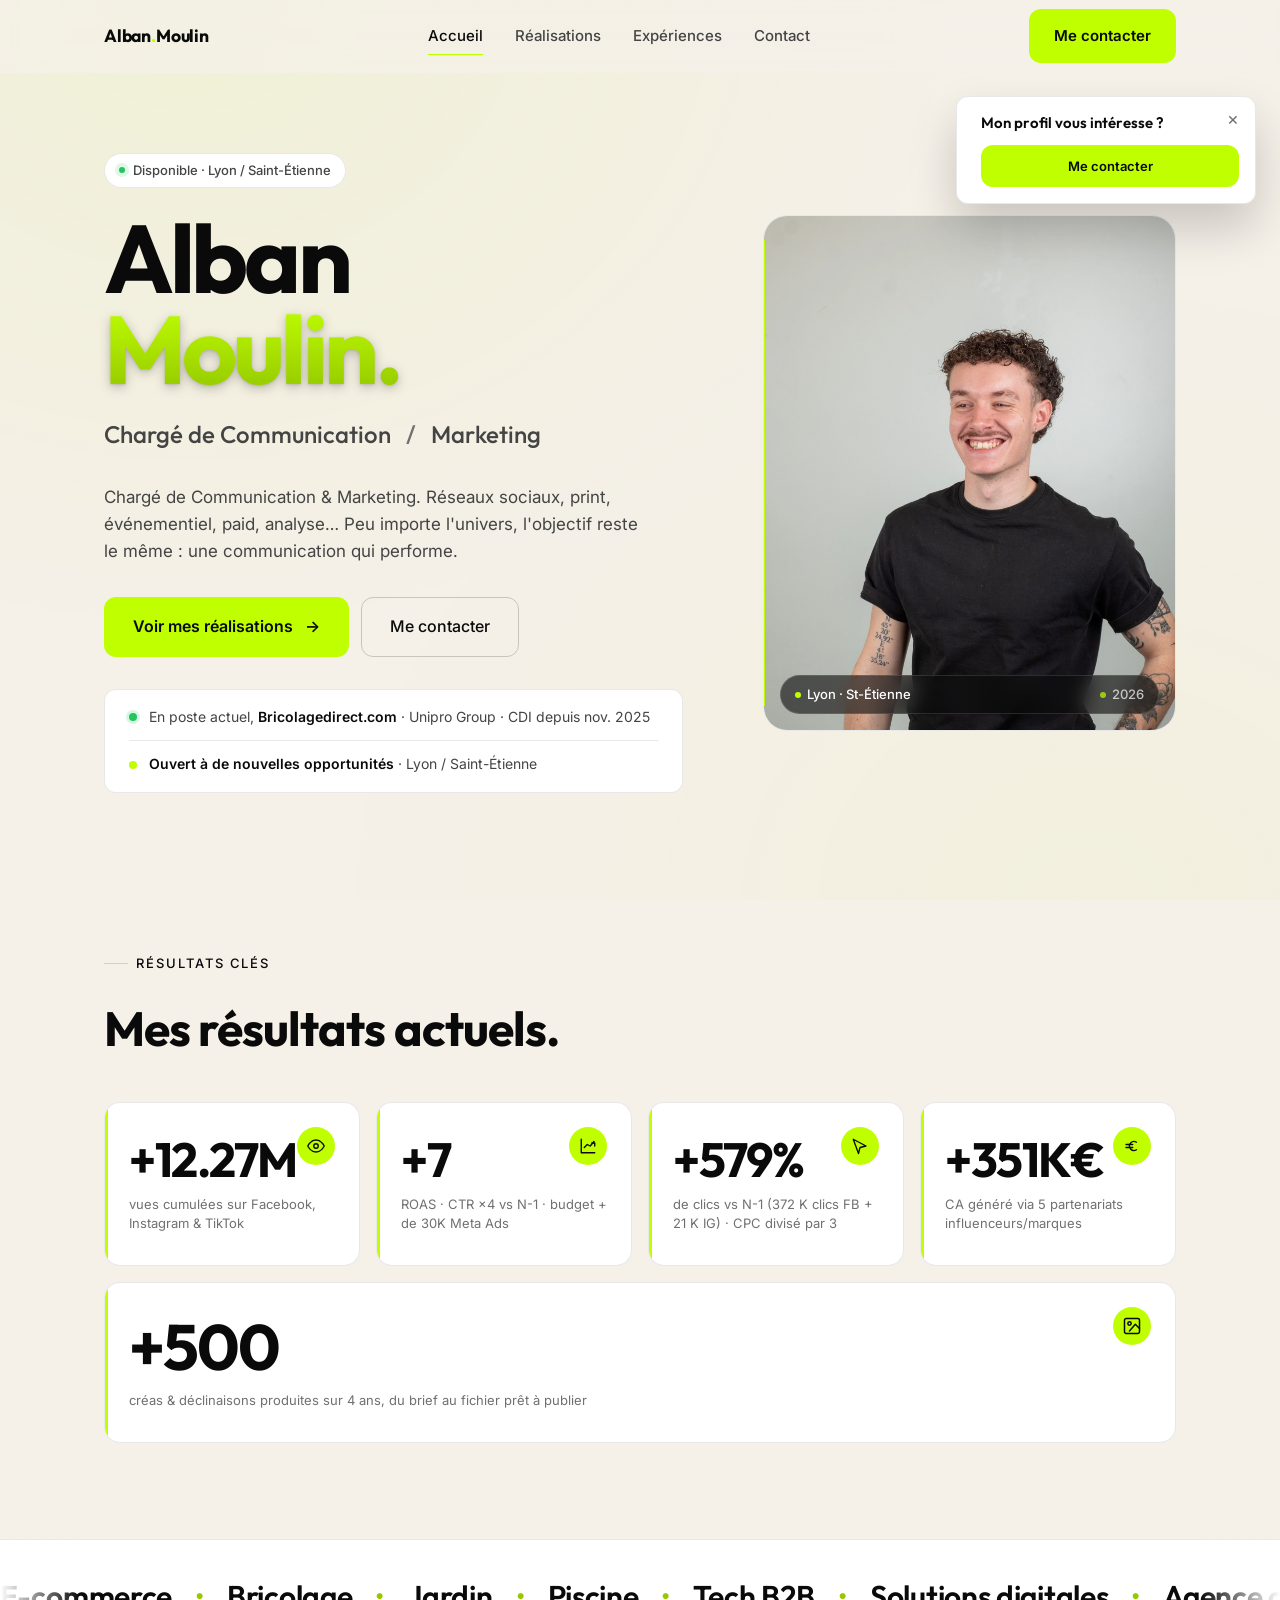
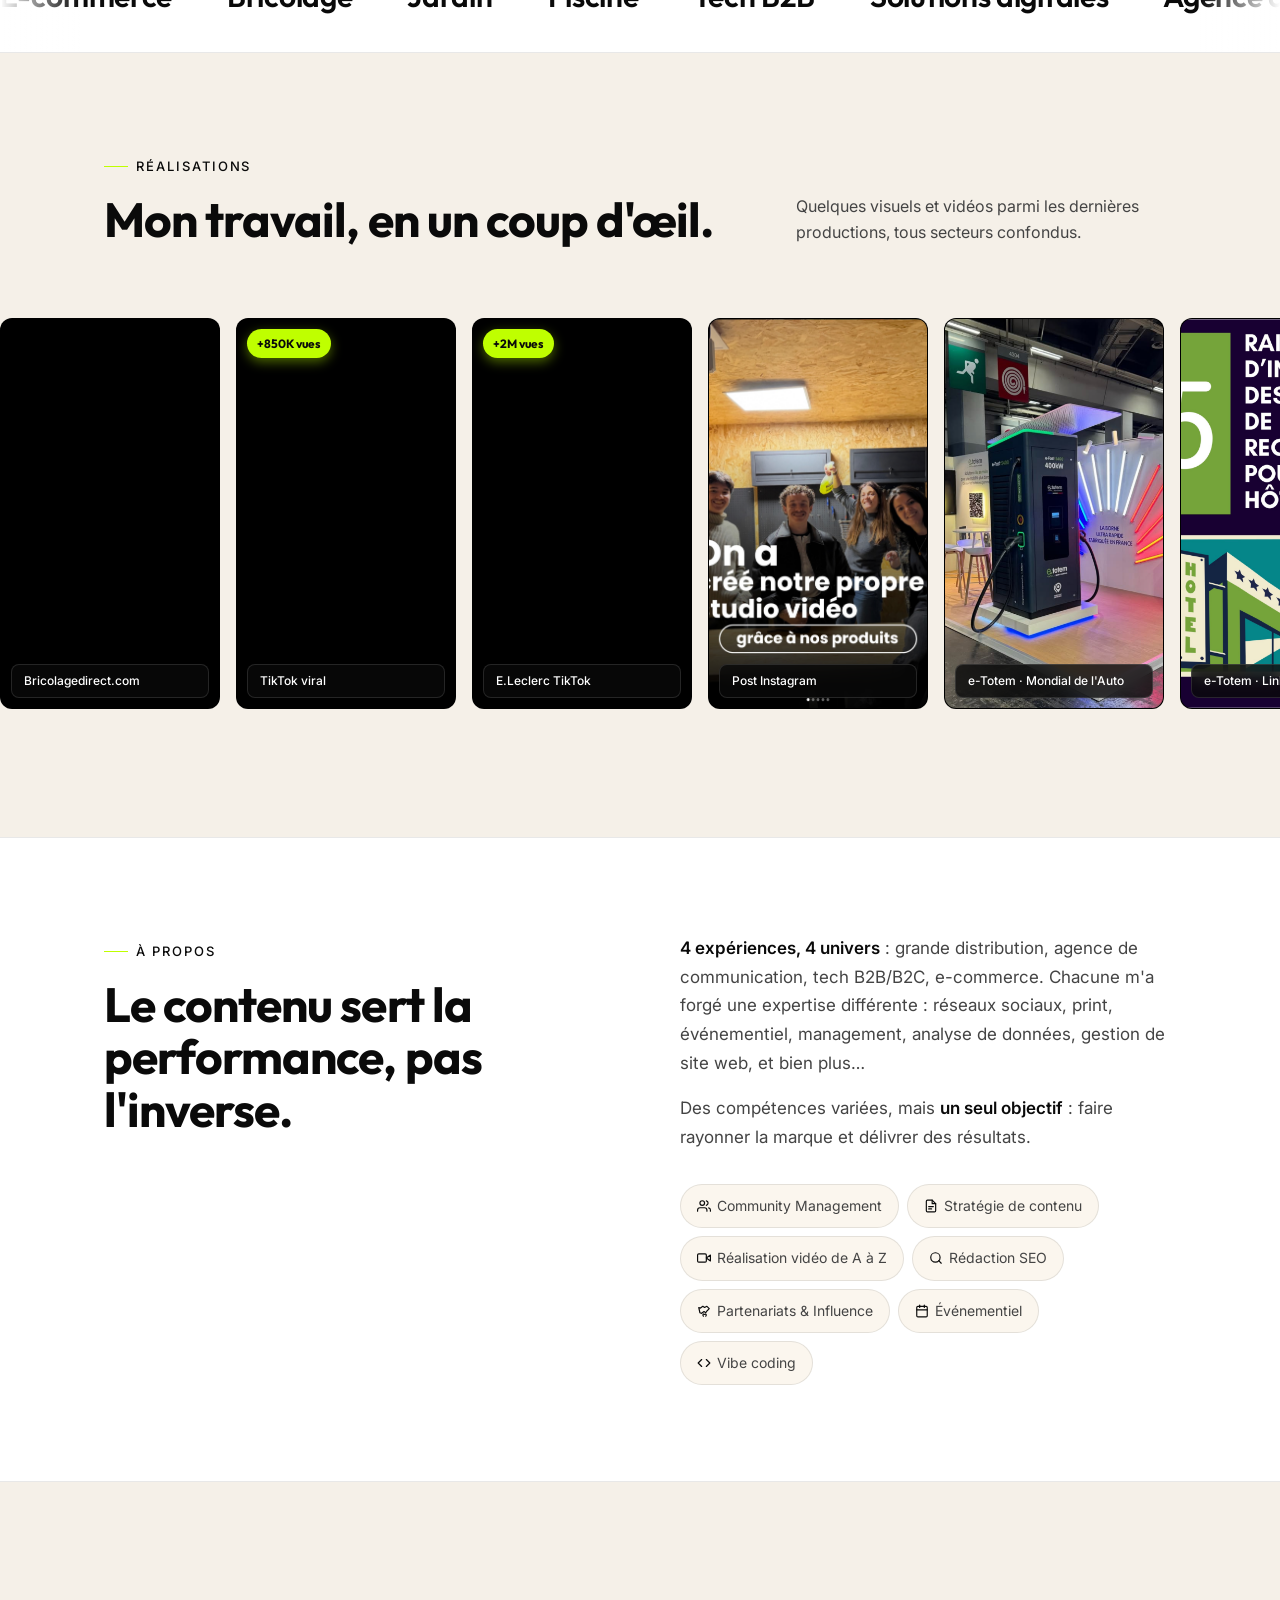
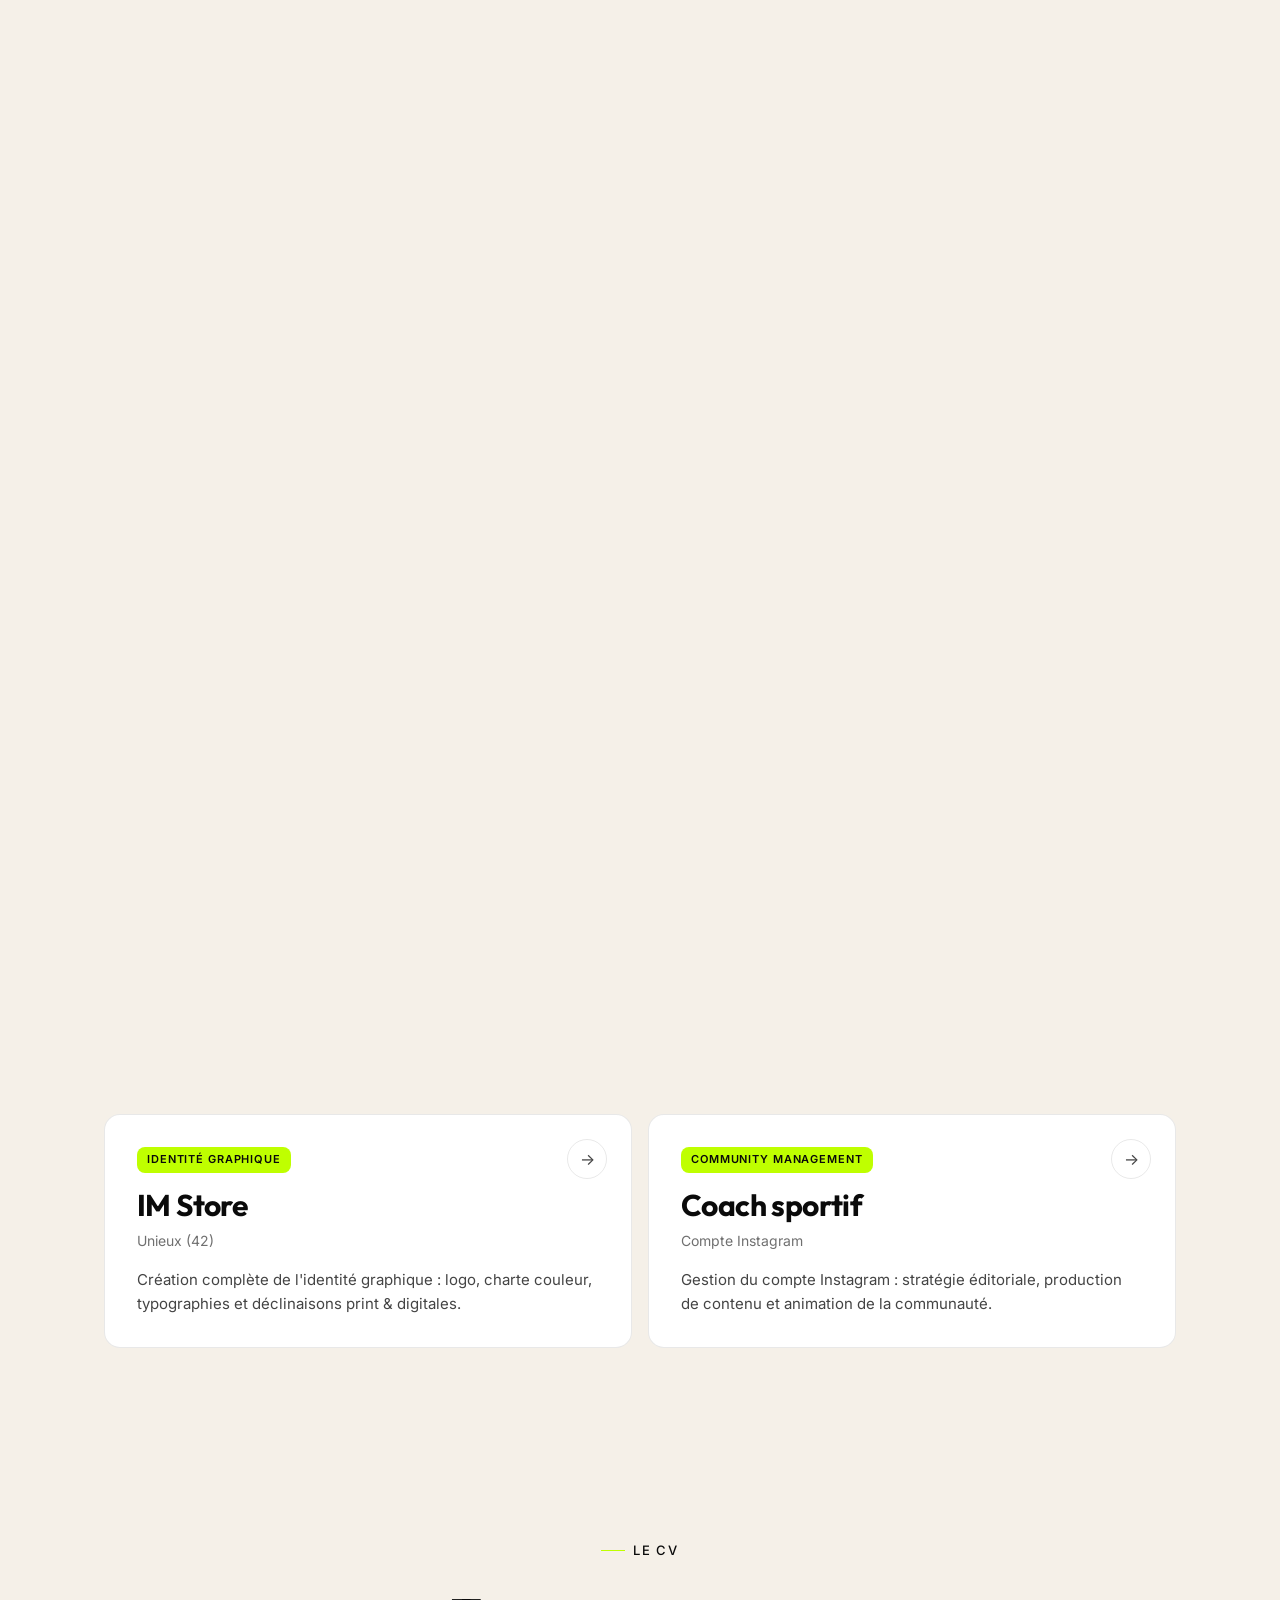
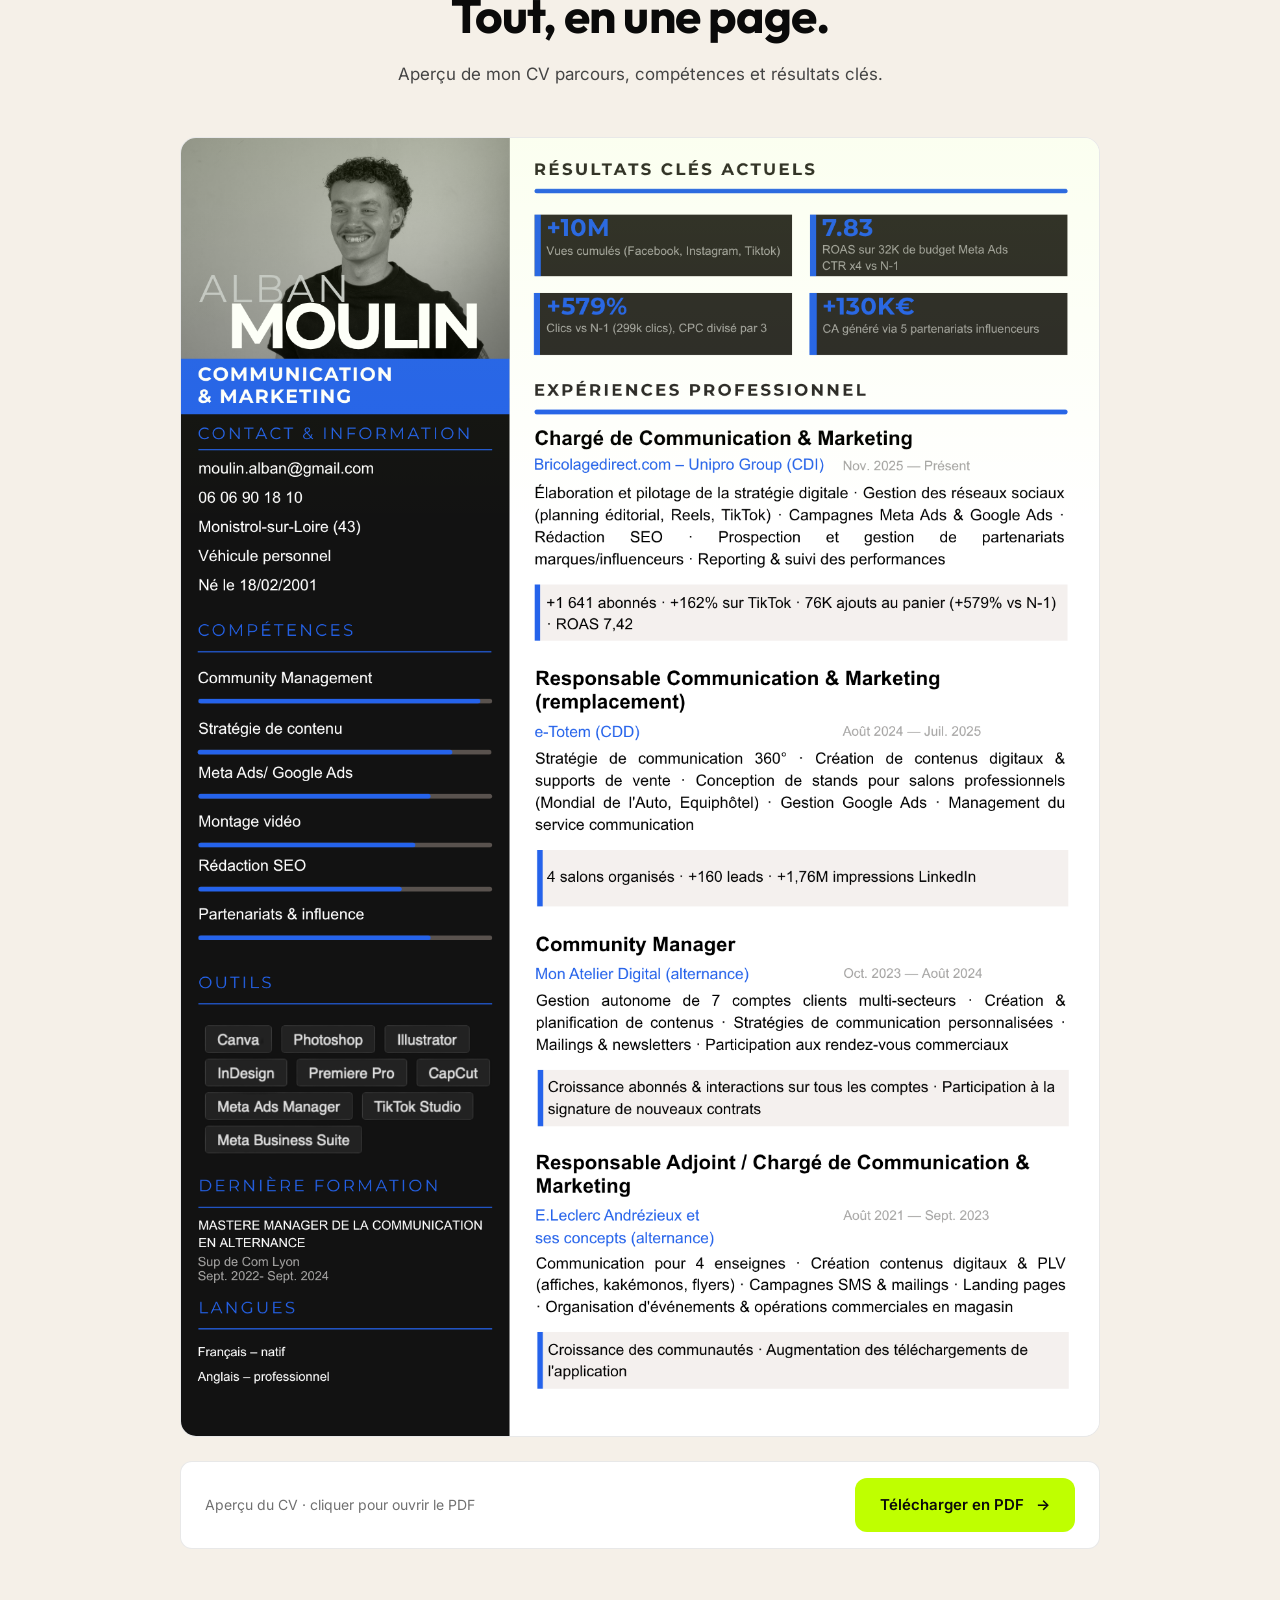
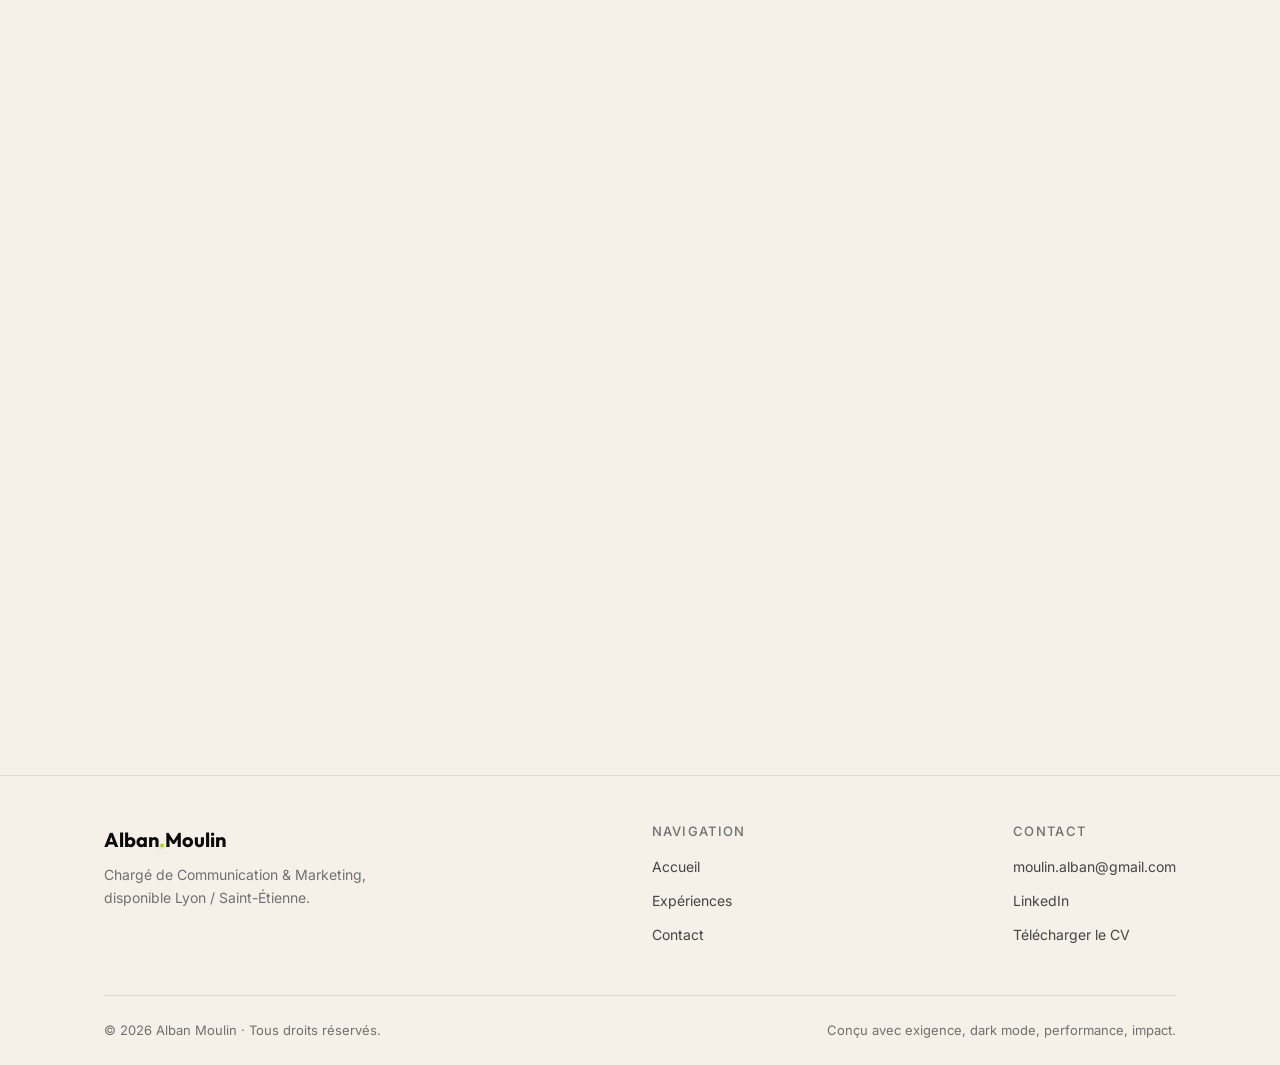
==== commit 6a49993b: "Contact popup: simplify message to 'Mon profil vous intéresse ?'" ====
--- a/index.html
+++ b/index.html
@@ -529,8 +529,7 @@
   <!-- ============== POPUP CONTACT ============== -->
   <aside class="contact-popup" id="contact-popup" aria-hidden="true">
     <button class="contact-popup__close" type="button" aria-label="Fermer">×</button>
-    <span class="contact-popup__label">Disponible</span>
-    <p class="contact-popup__title">Un projet, un poste, une mission ?</p>
+    <p class="contact-popup__title">Mon profil vous intéresse ?</p>
     <a href="contact.html" class="btn btn--primary">Me contacter</a>
   </aside>
 
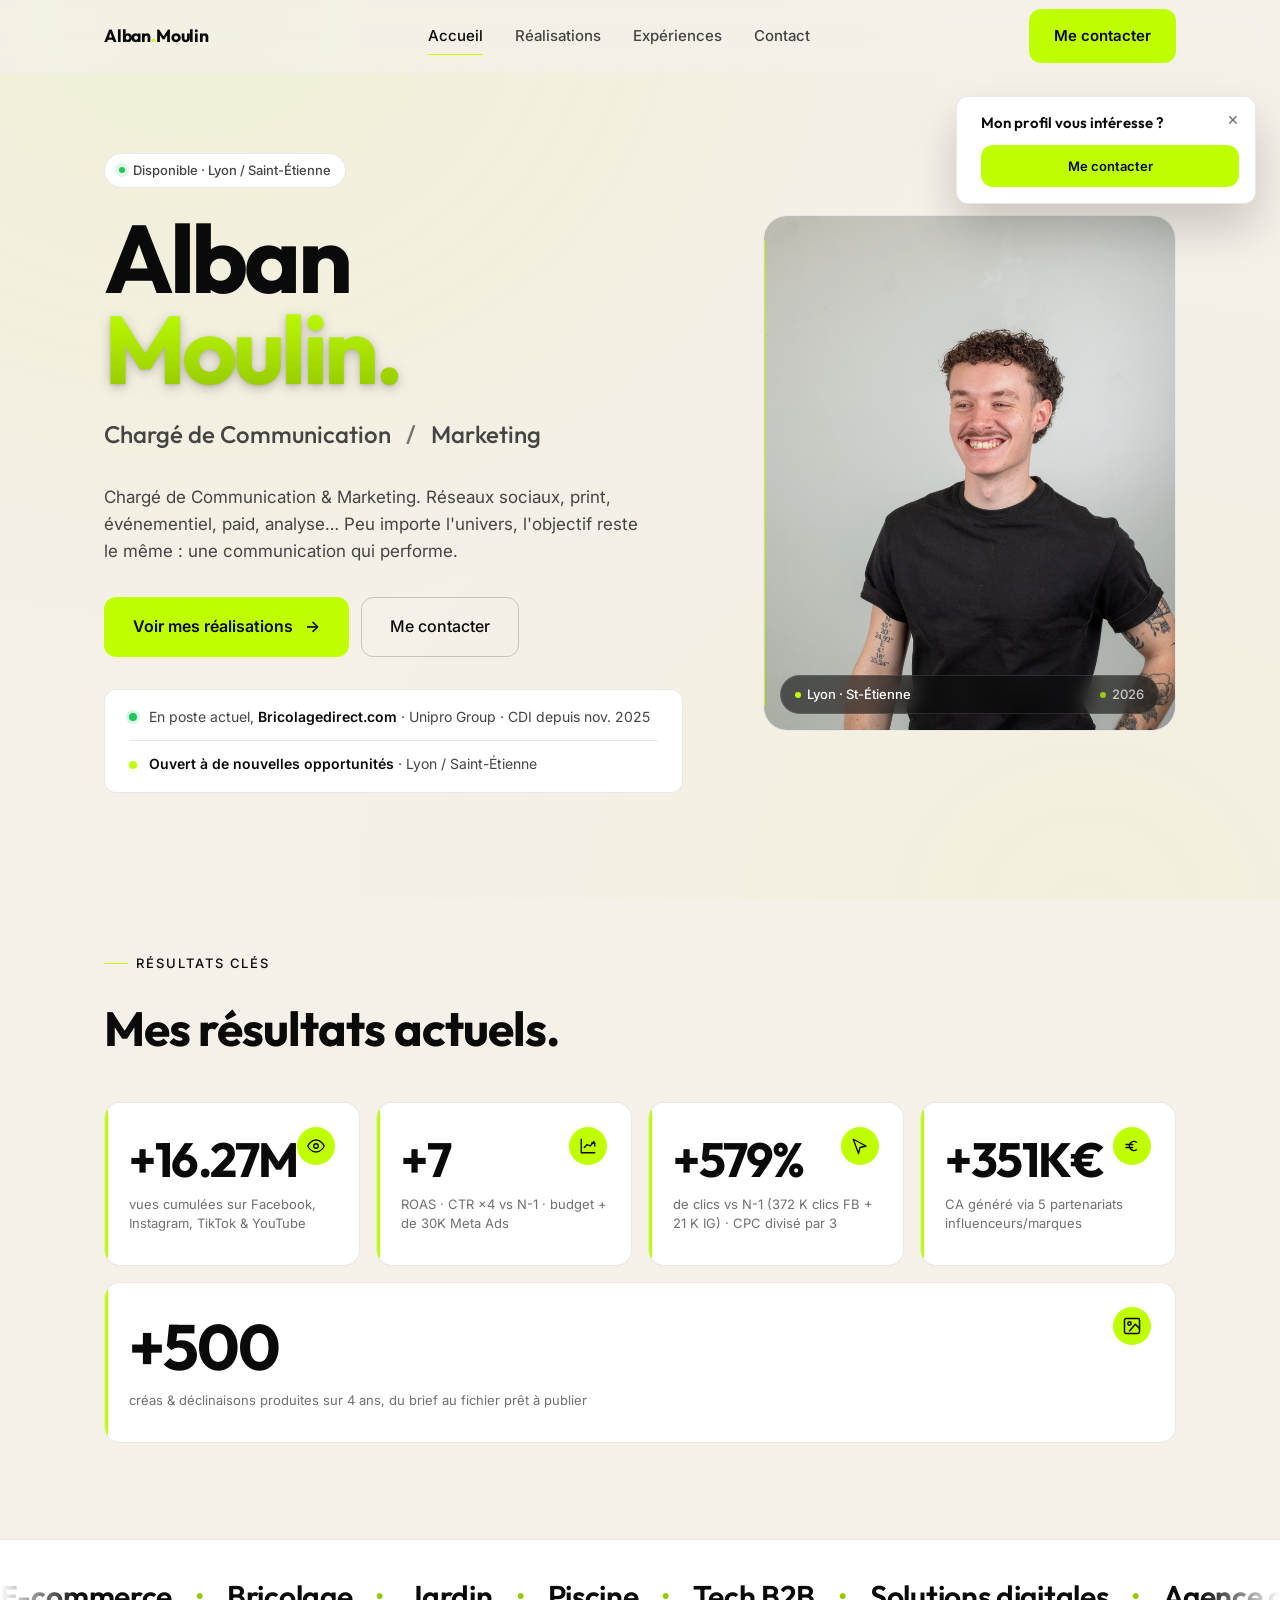
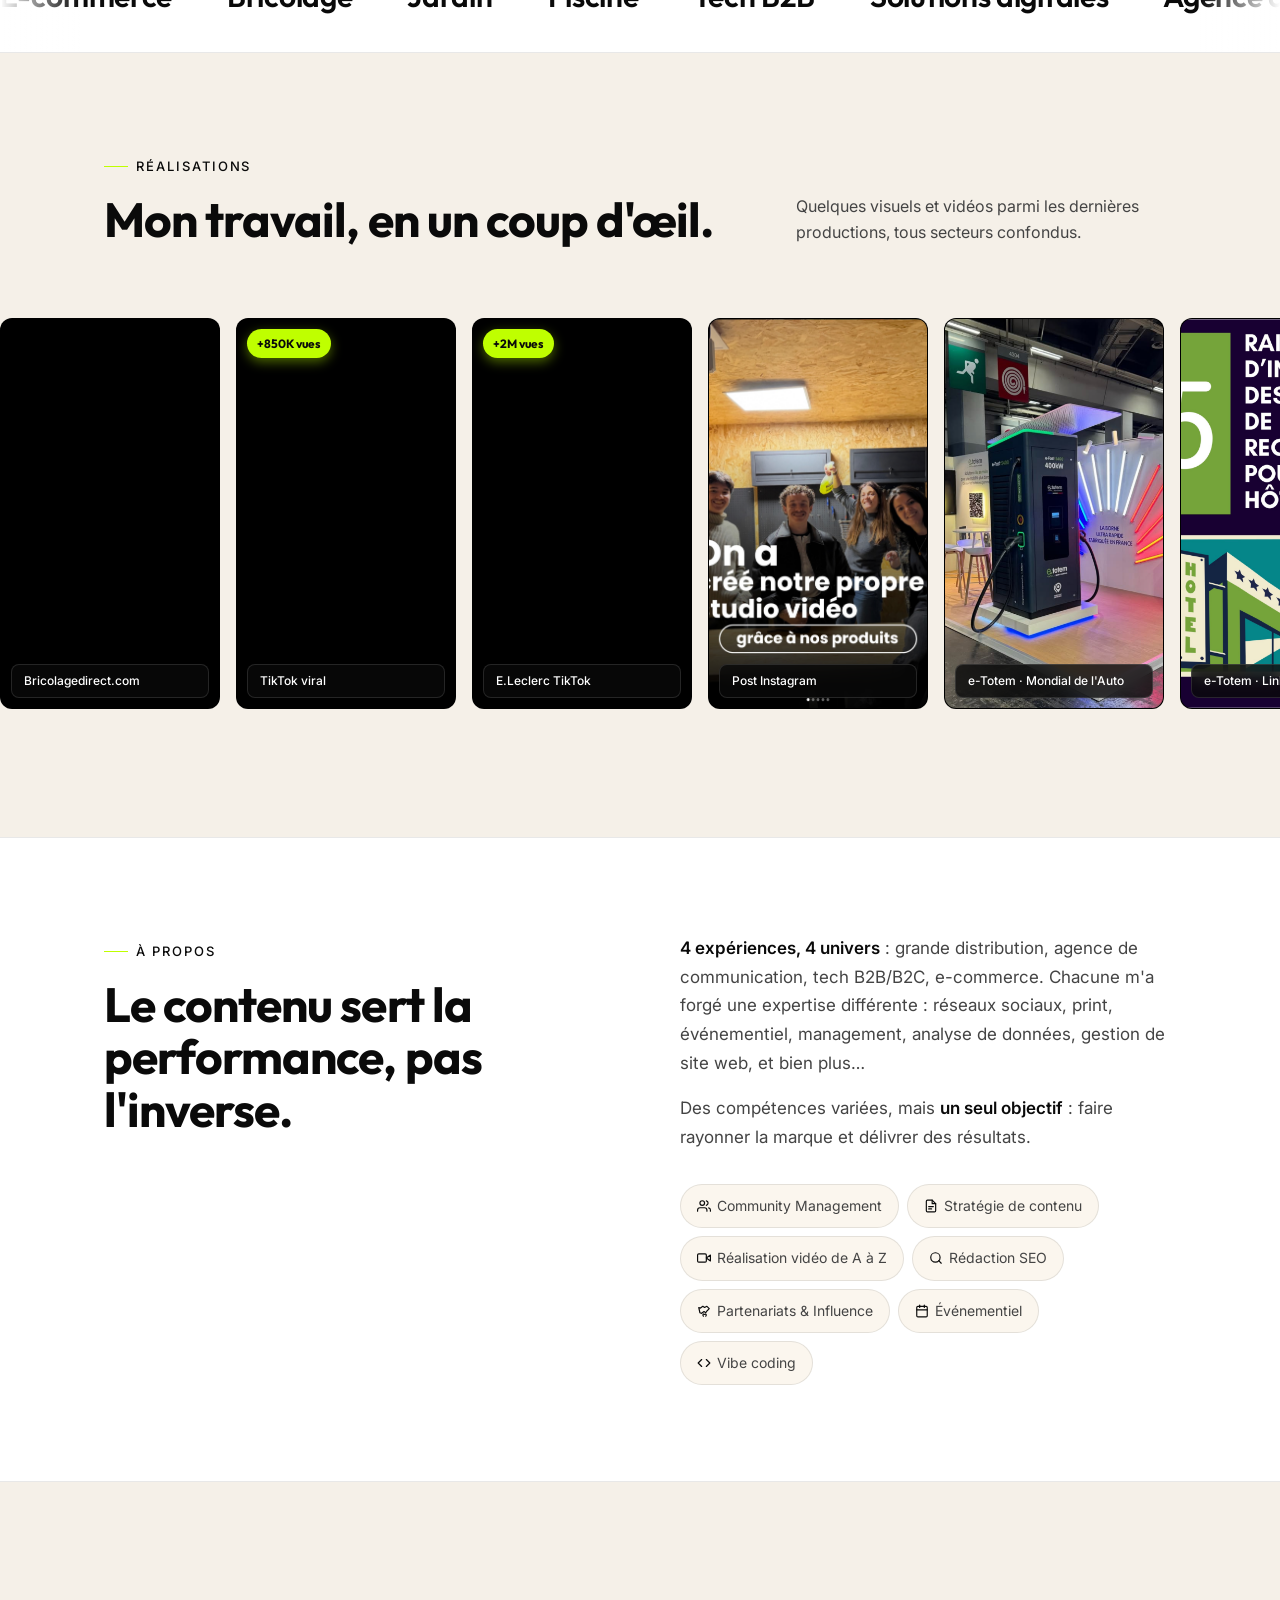
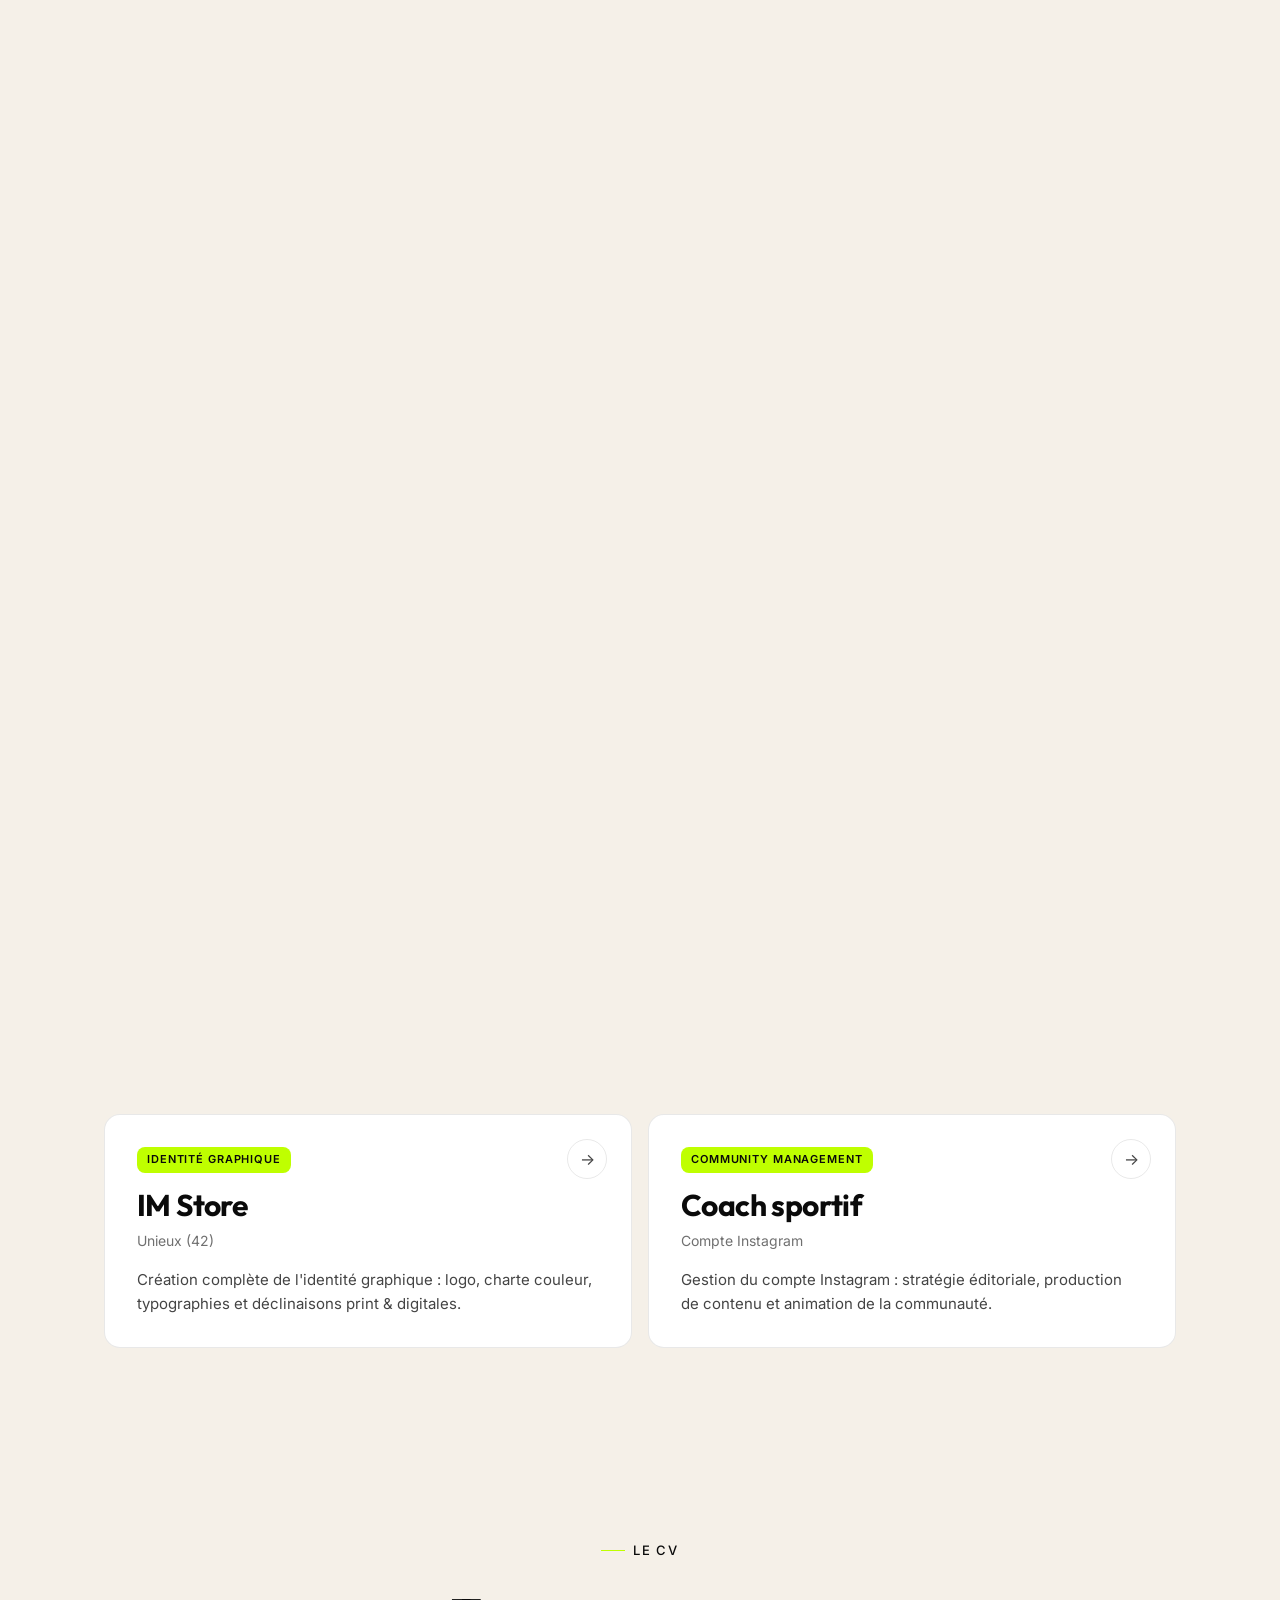
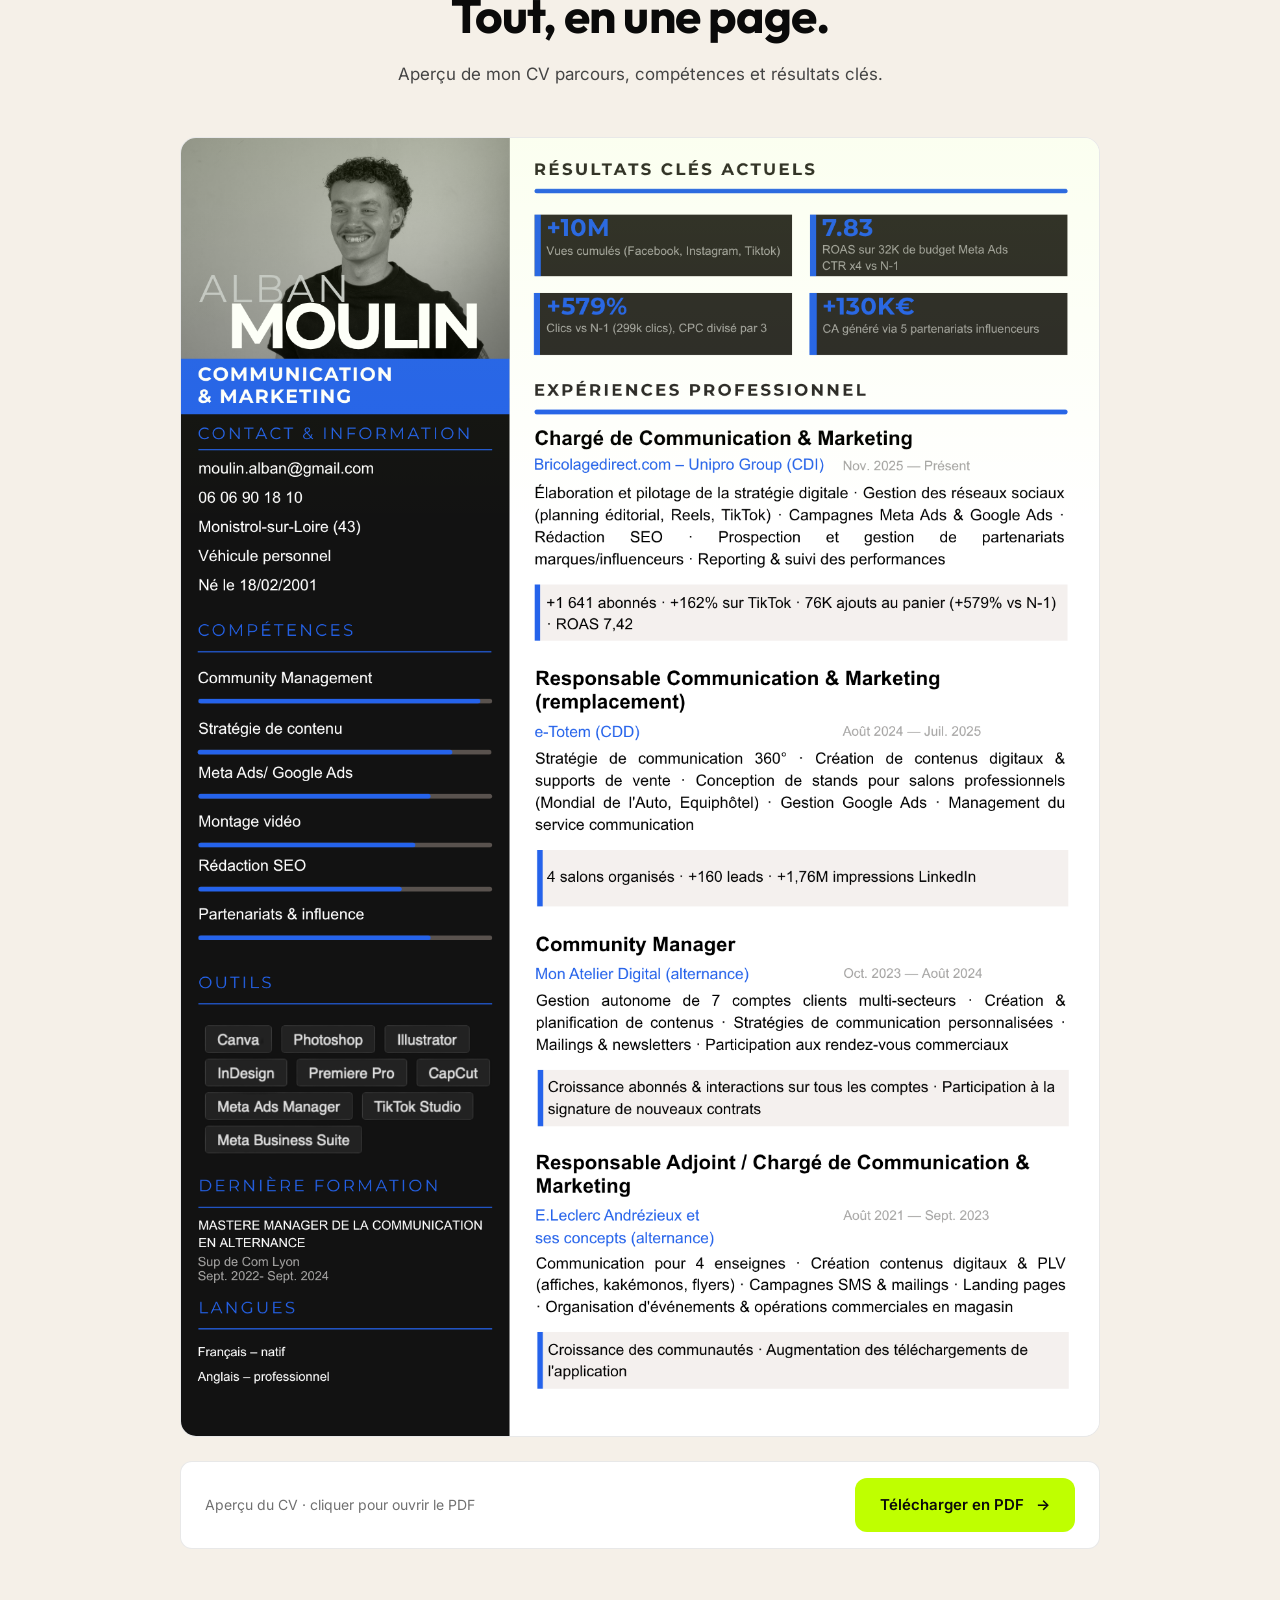
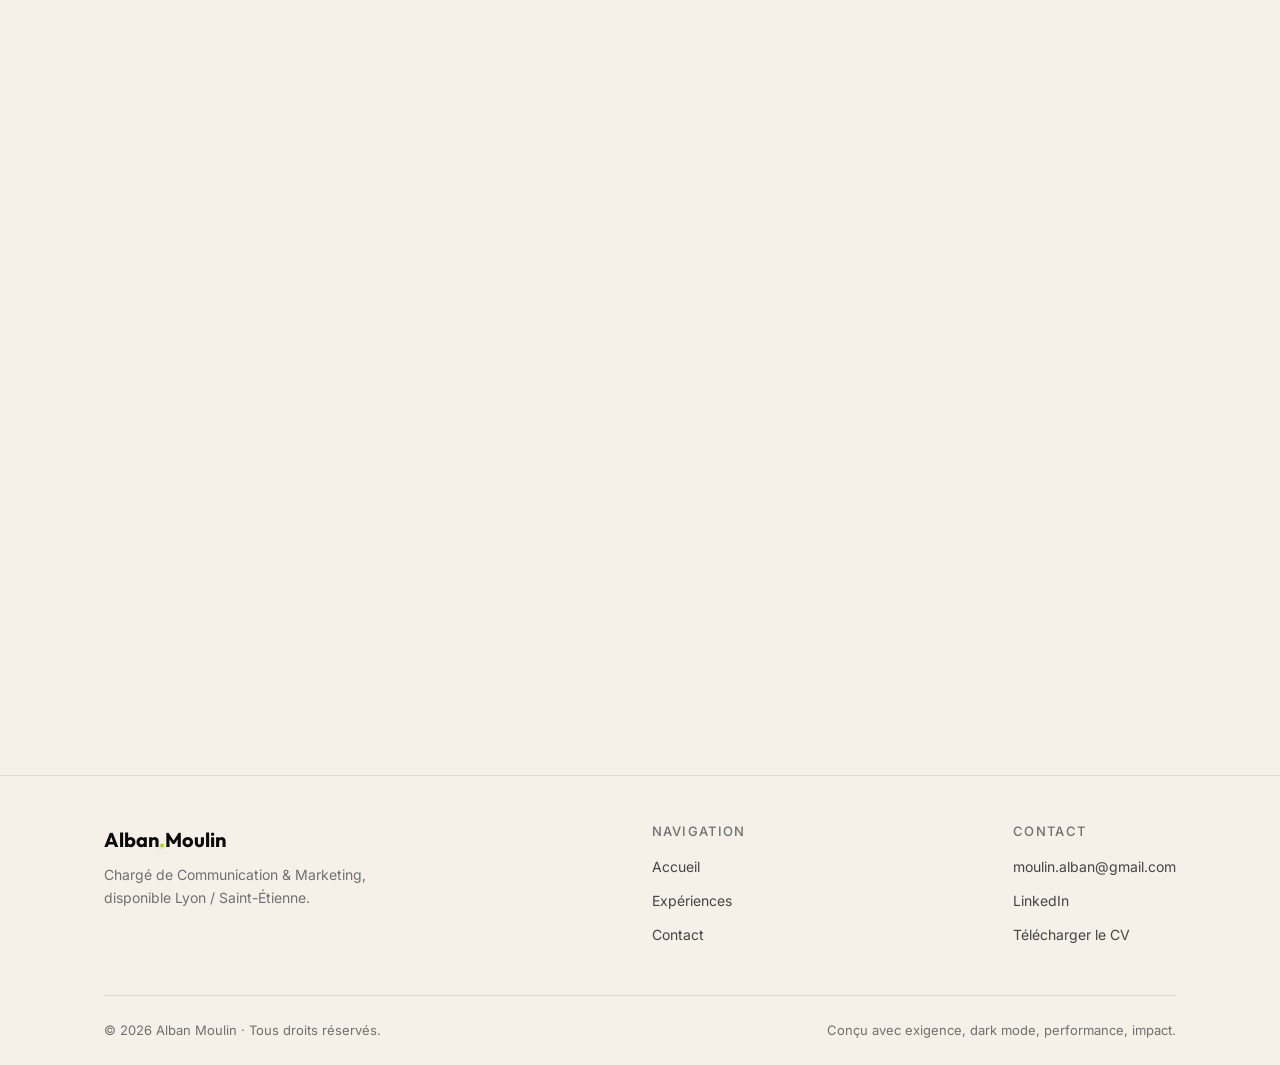
==== commit 281f7079: "Update KPI: views +16.27M (FB/IG/TikTok/YouTube), +2 600 new IG followers" ====
--- a/index.html
+++ b/index.html
@@ -117,9 +117,9 @@
               </svg>
             </span>
             <div class="kpi__value">
-              +<span data-count="12.27" data-decimals="2">0</span><span class="kpi__value-unit">M</span>
-            </div>
-            <div class="kpi__label">vues cumulées sur Facebook, Instagram &amp; TikTok</div>
+              +<span data-count="16.27" data-decimals="2">0</span><span class="kpi__value-unit">M</span>
+            </div>
+            <div class="kpi__label">vues cumulées sur Facebook, Instagram, TikTok &amp; YouTube</div>
           </div>
 
           <div class="kpi fade-up">
--- a/css/style.css
+++ b/css/style.css
@@ -1371,6 +1371,80 @@
   display: flex;
   flex-direction: column;
   align-items: center;
+}
+
+/* ---------- Mockup flyer (A4 portrait posé) ---------- */
+.flyer-stack {
+  display: grid;
+  grid-template-columns: 1fr;
+  gap: var(--space-16);
+  justify-items: center;
+  max-width: 980px;
+  margin: 0 auto;
+  padding: var(--space-12) 0;
+}
+
+@media (min-width: 800px) {
+  .flyer-stack {
+    grid-template-columns: 1fr 1fr;
+    gap: var(--space-12);
+  }
+}
+
+.flyer-wrap {
+  display: flex;
+  flex-direction: column;
+  align-items: center;
+  width: 100%;
+  max-width: 420px;
+}
+
+.flyer {
+  position: relative;
+  width: 100%;
+  aspect-ratio: 1 / 1.414;
+  border-radius: 6px;
+  overflow: hidden;
+  background: #fff;
+  box-shadow:
+    0 35px 70px rgba(0, 0, 0, 0.35),
+    0 14px 28px rgba(0, 0, 0, 0.22),
+    0 2px 4px rgba(0, 0, 0, 0.1);
+  transition: transform 0.4s ease, box-shadow 0.4s ease;
+}
+
+.flyer--tilt-left { transform: rotate(-2.5deg); }
+.flyer--tilt-right { transform: rotate(2deg); }
+
+.flyer::after {
+  content: "";
+  position: absolute;
+  inset: 0;
+  background: linear-gradient(135deg, rgba(255, 255, 255, 0.12), transparent 35%);
+  pointer-events: none;
+}
+
+.flyer:hover {
+  transform: rotate(0) scale(1.03);
+  box-shadow:
+    0 50px 90px rgba(0, 0, 0, 0.42),
+    0 18px 36px rgba(191, 255, 0, 0.18),
+    0 2px 4px rgba(0, 0, 0, 0.12);
+}
+
+.flyer img {
+  width: 100%;
+  height: 100%;
+  object-fit: cover;
+  display: block;
+}
+
+.flyer__caption {
+  display: block;
+  text-align: center;
+  font-size: 13px;
+  color: var(--text-muted);
+  margin-top: var(--space-6);
 }
 
 /* ---------- Mockup ordinateur ---------- */
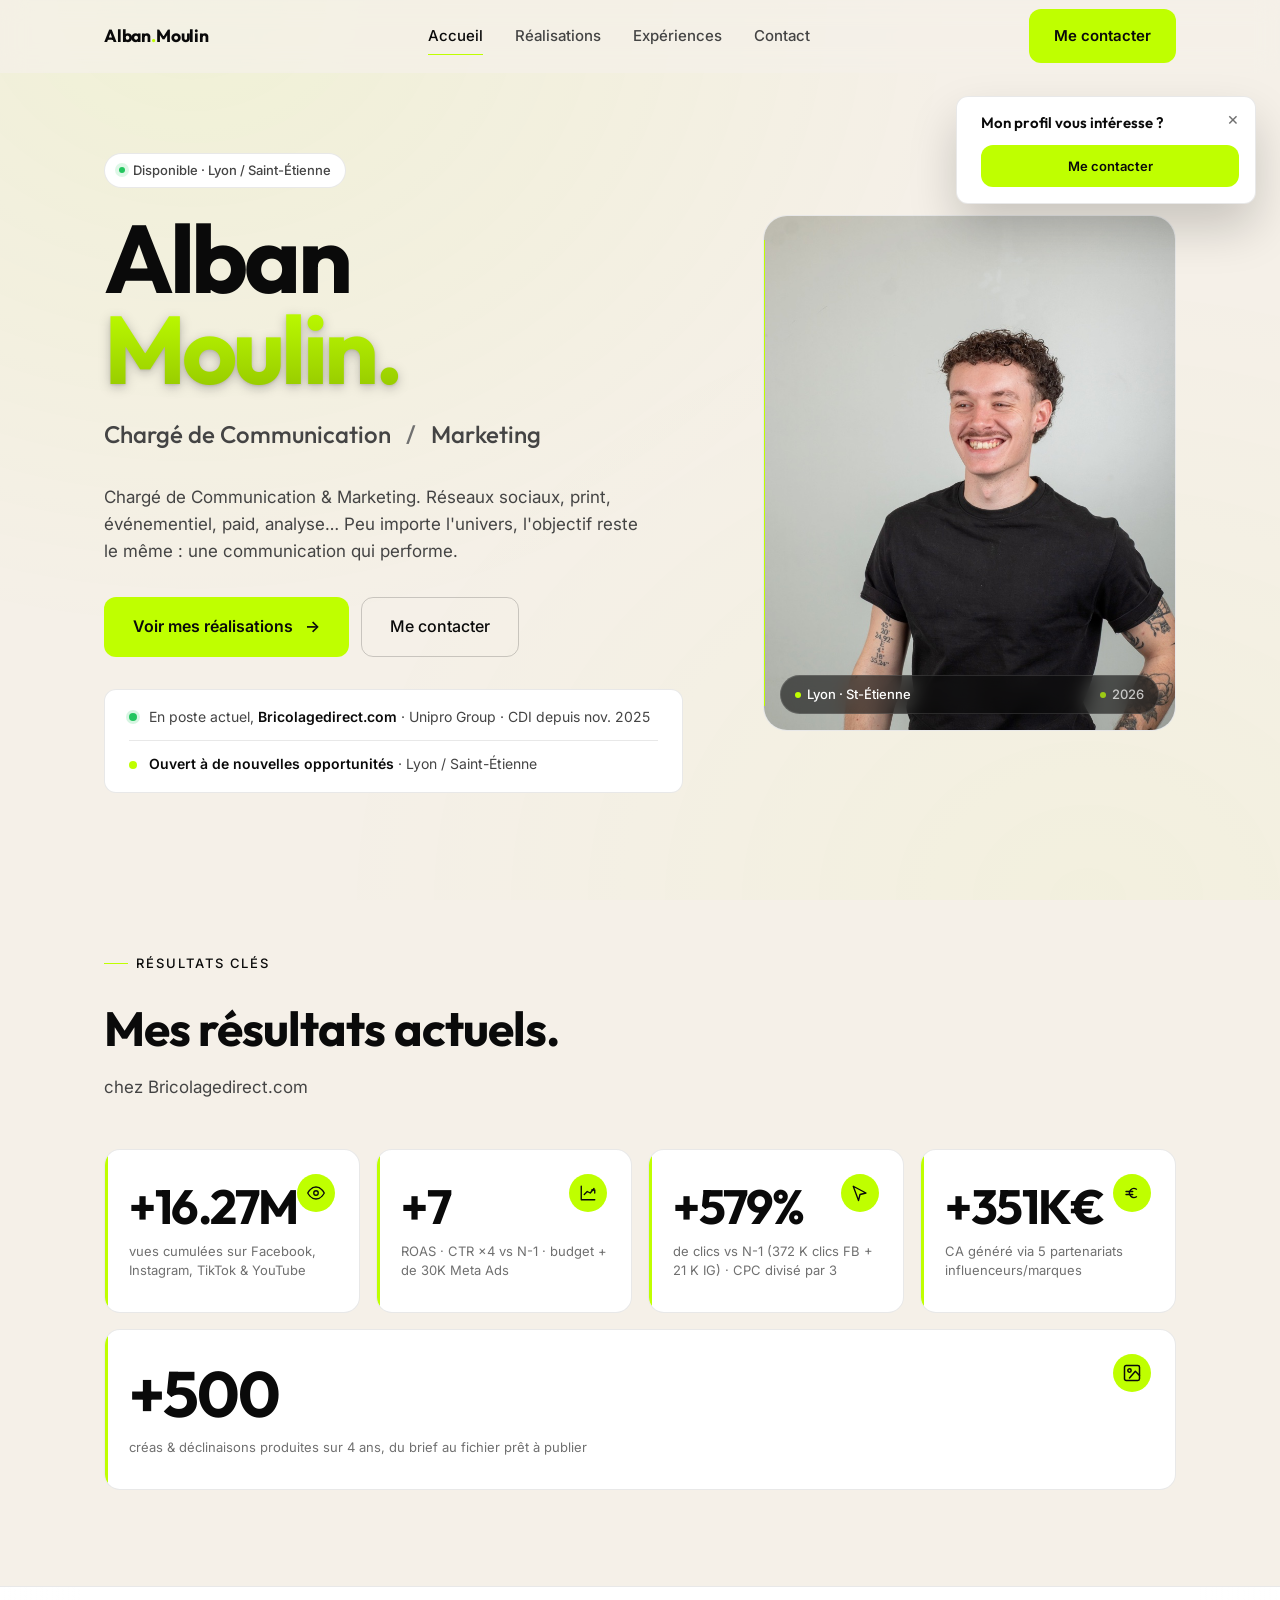
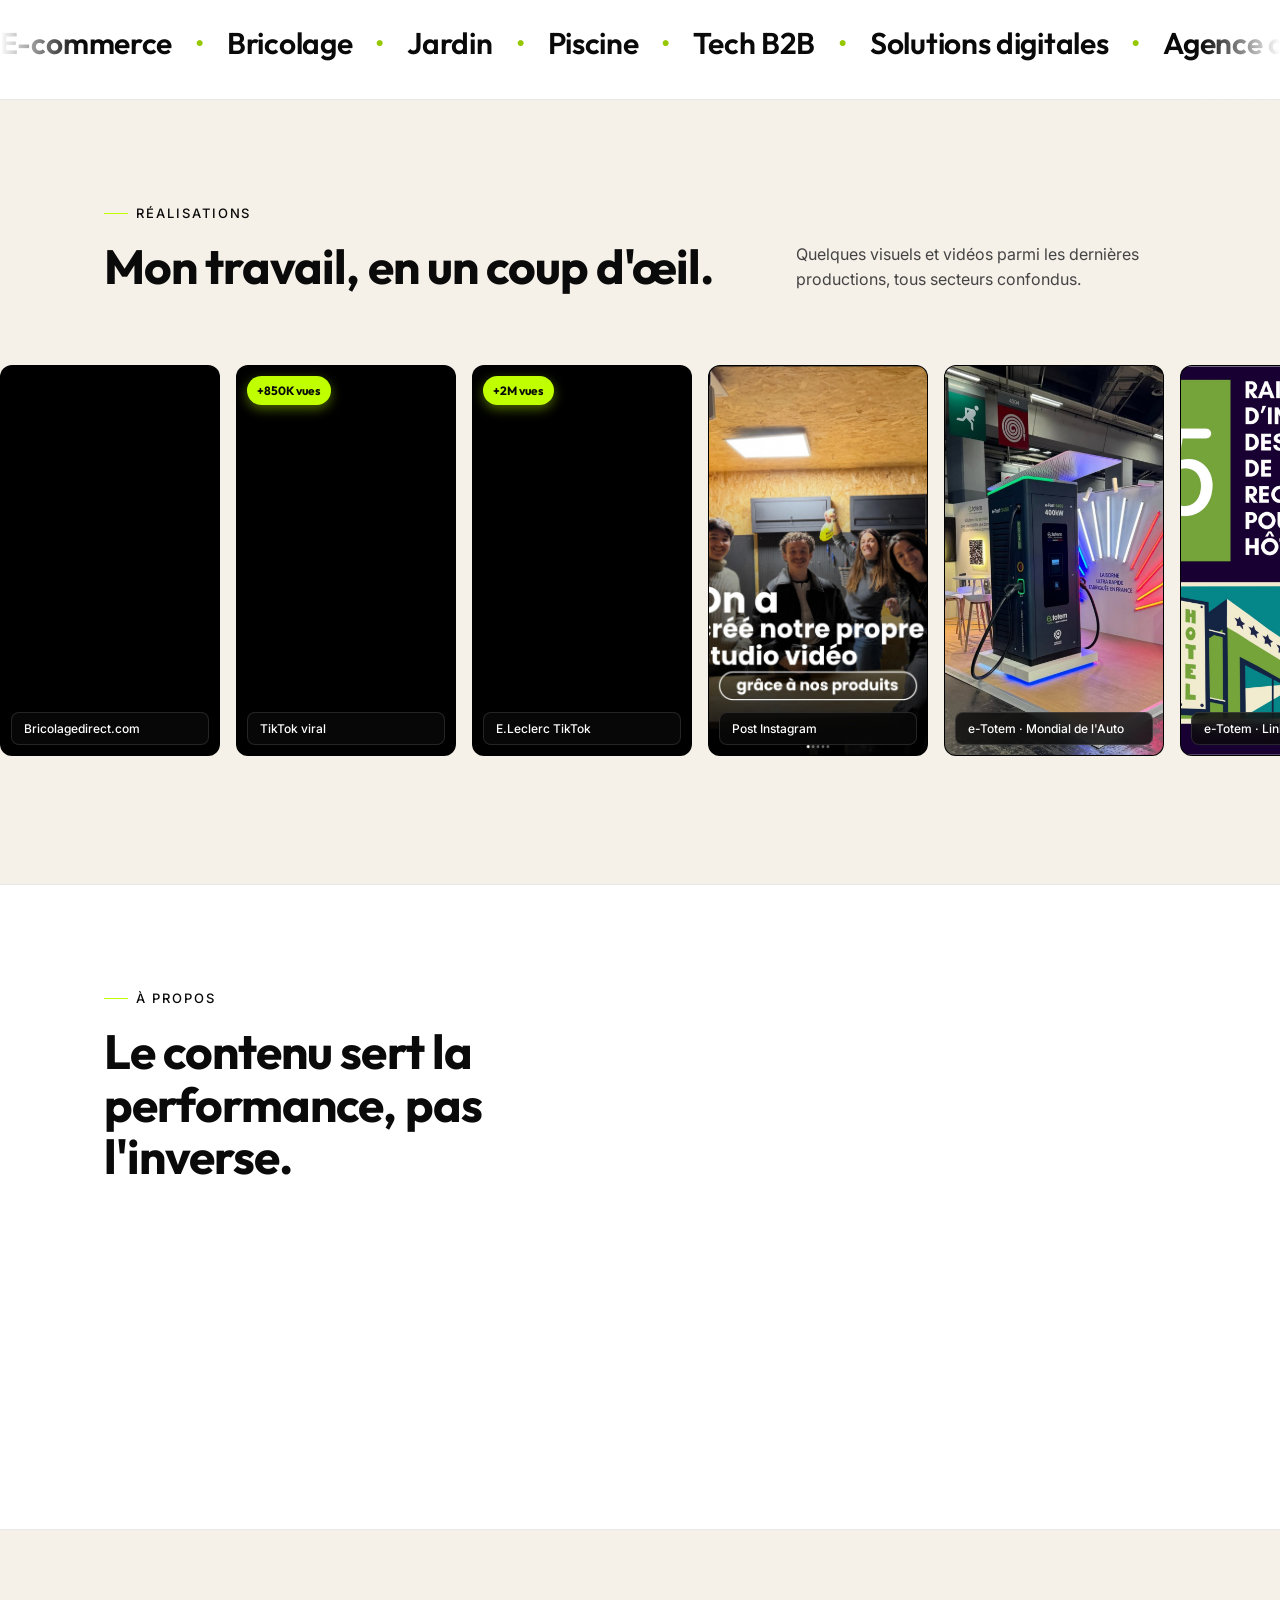
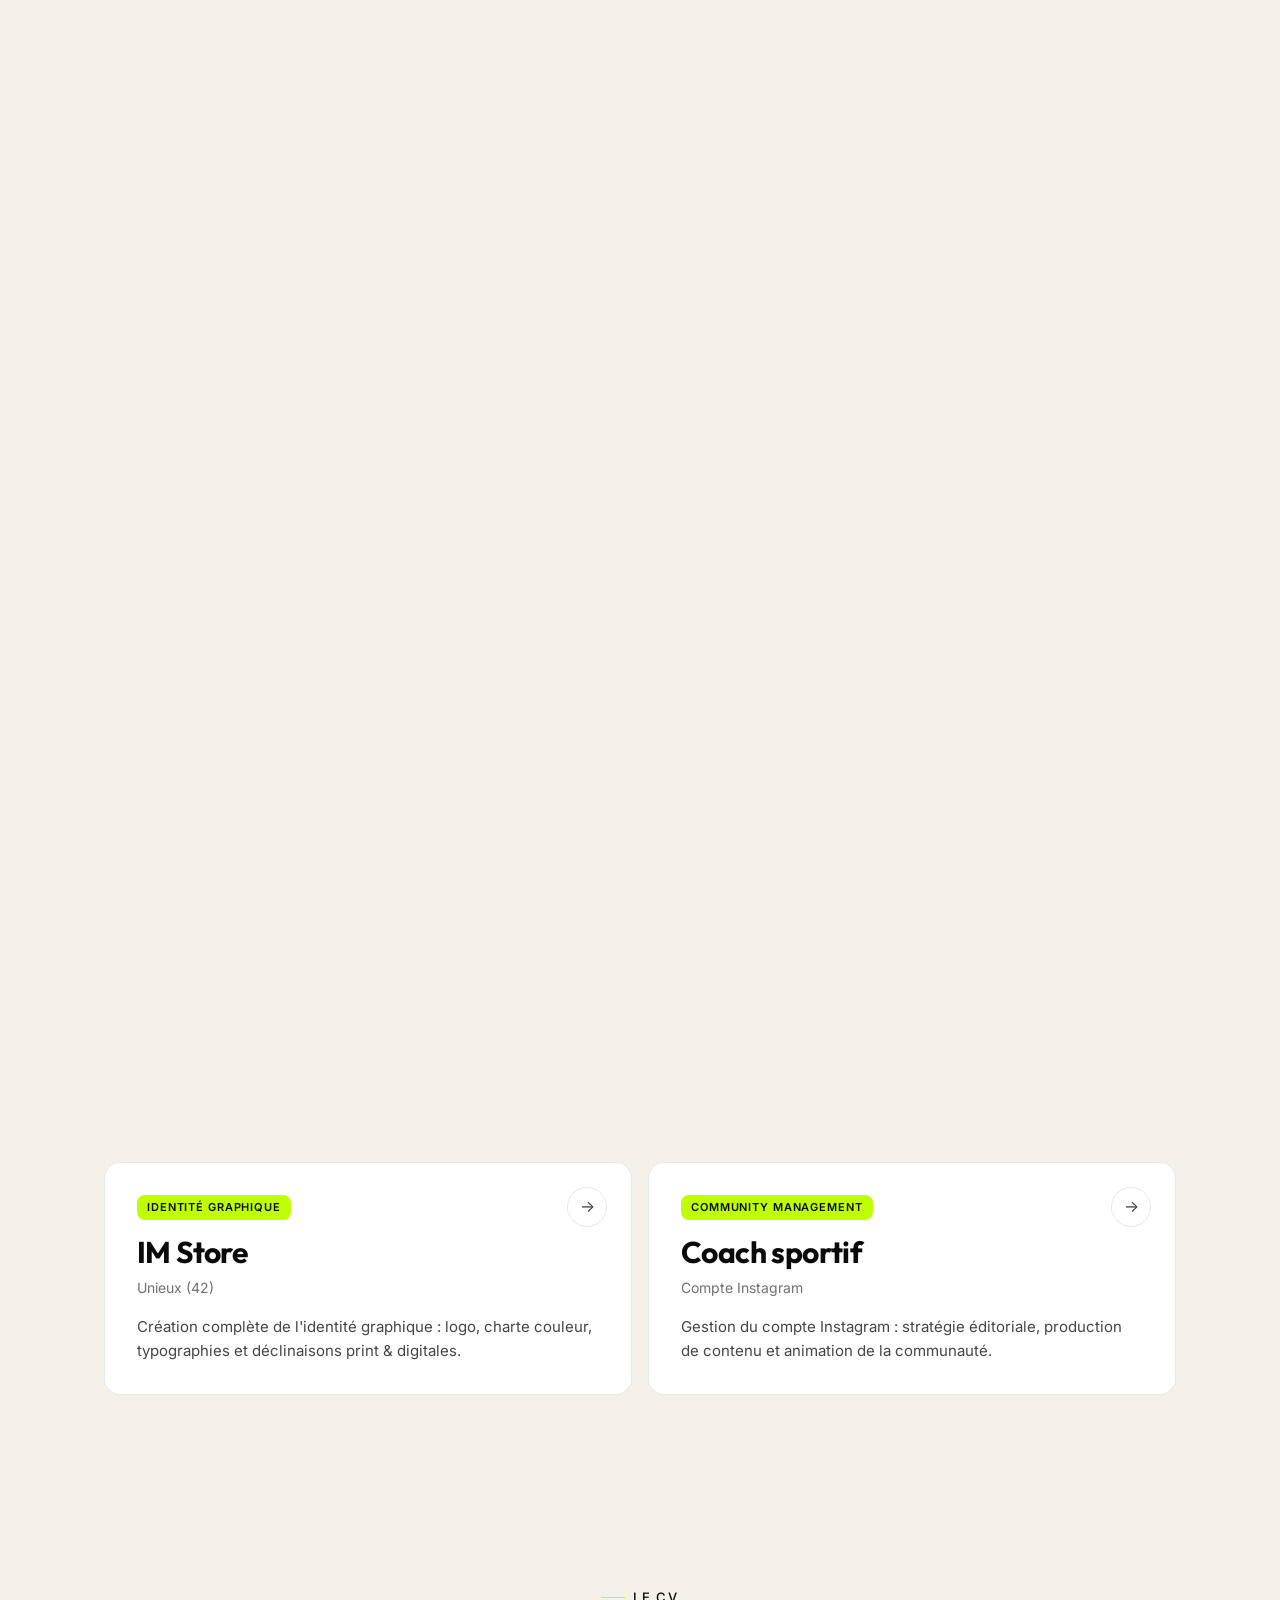
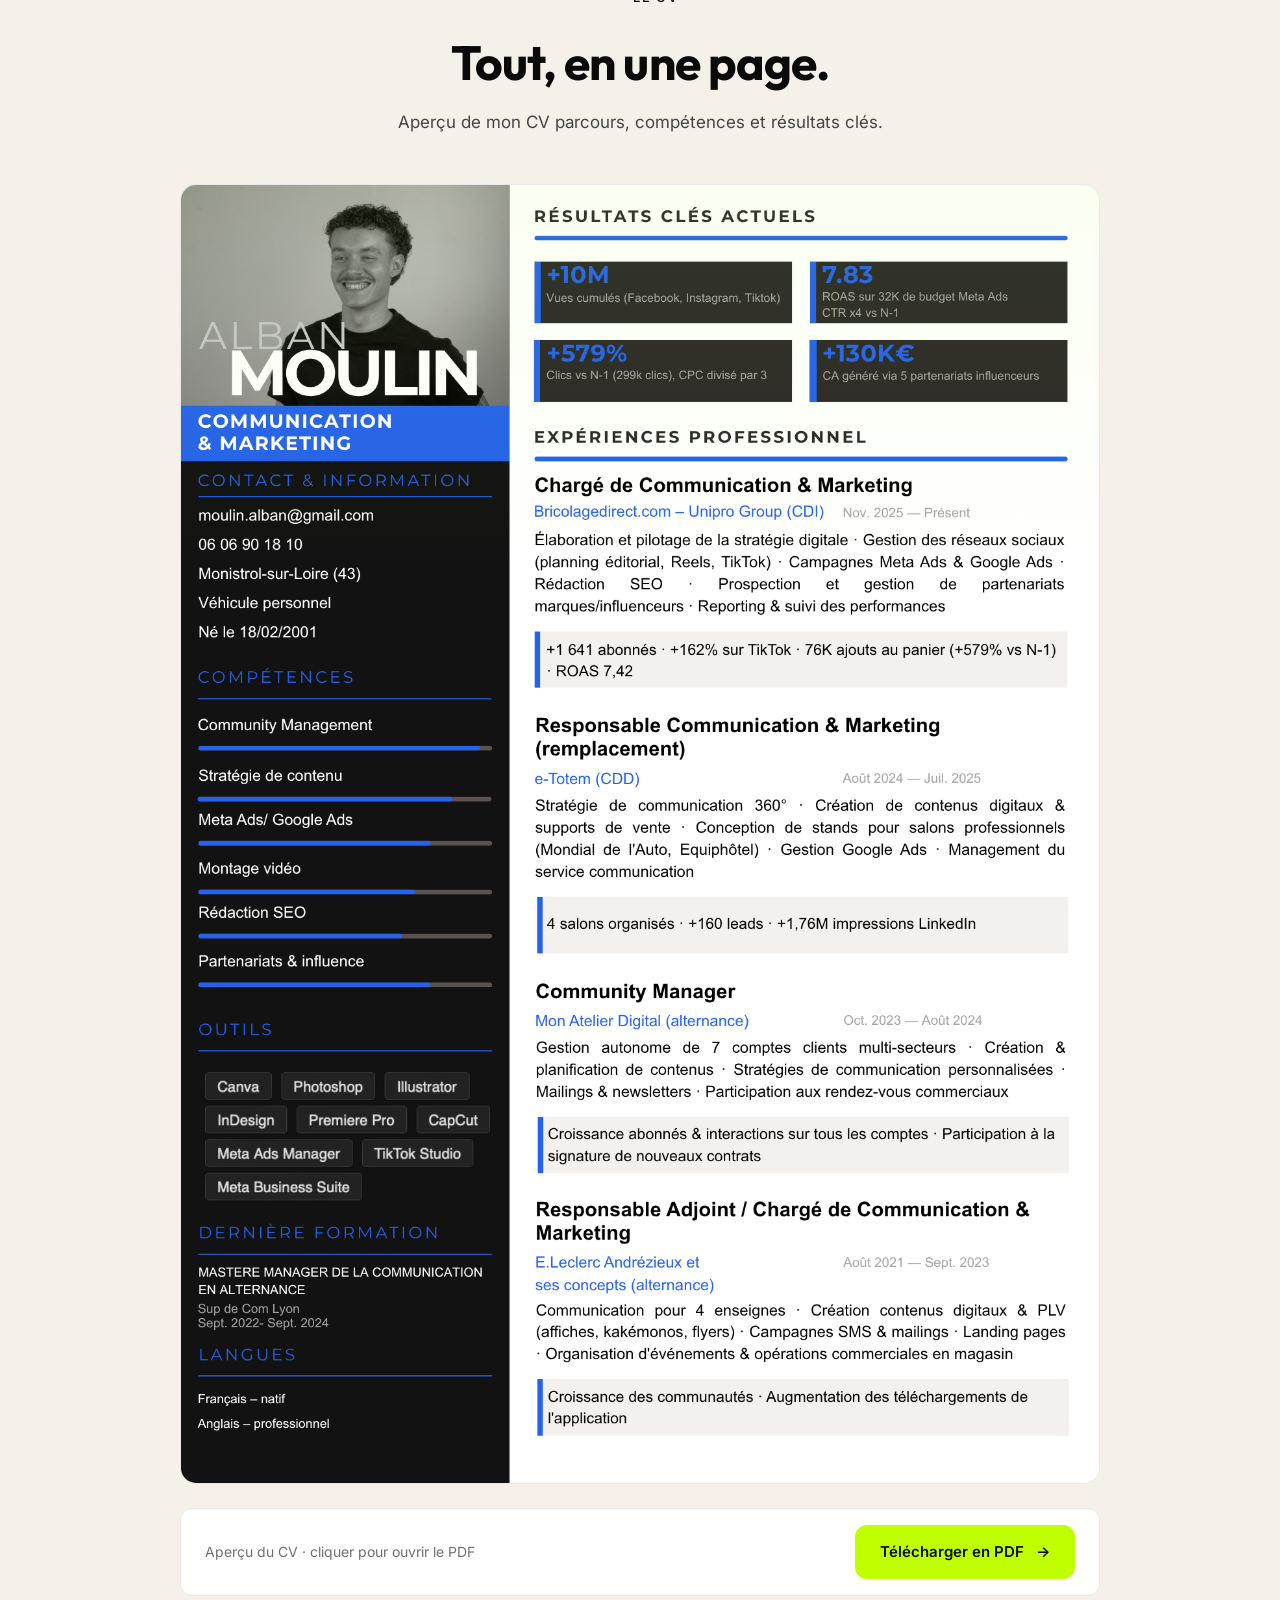
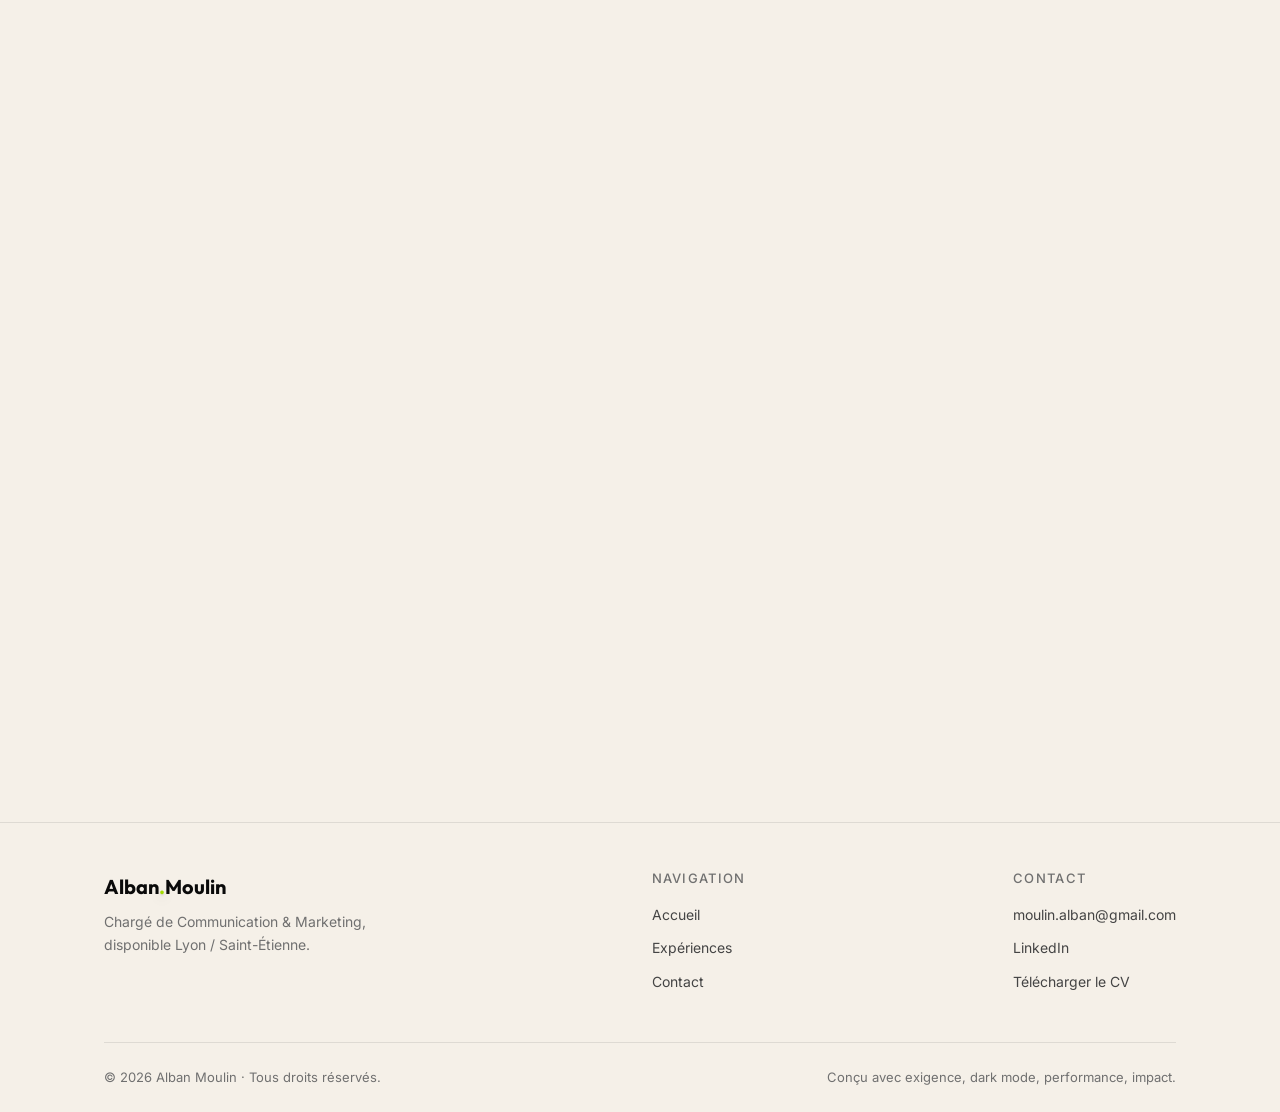
==== commit 25feb980: "Home KPI: add 'chez Bricolagedirect.com' subtitle under the title" ====
--- a/index.html
+++ b/index.html
@@ -105,6 +105,7 @@
         <div class="section-header fade-up">
           <span class="section-label">Résultats clés</span>
           <h2 id="kpi-title">Mes résultats actuels.</h2>
+          <p class="section-header__lead">chez Bricolagedirect.com</p>
         </div>
 
         <div class="kpi-grid">
--- a/css/style.css
+++ b/css/style.css
@@ -2174,24 +2174,21 @@
   bottom: var(--space-3);
   left: var(--space-3);
   right: var(--space-3);
-  background: rgba(10, 10, 10, 0.78);
-  backdrop-filter: blur(6px);
-  -webkit-backdrop-filter: blur(6px);
+  background: var(--color-primary);
   padding: 8px 12px;
   border-radius: var(--radius-sm);
+  font-family: 'Outfit', sans-serif;
   font-size: 12px;
-  font-weight: 500;
-  color: var(--text-primary);
-  border: 1px solid var(--border-default);
-  opacity: 0;
-  transform: translateY(8px);
-  transition: opacity 0.2s ease, transform 0.2s ease;
+  font-weight: 700;
+  color: var(--color-on-primary);
+  letter-spacing: -0.01em;
+  white-space: nowrap;
+  overflow: hidden;
+  text-overflow: ellipsis;
+  text-align: center;
+  box-shadow: 0 4px 12px rgba(0, 0, 0, 0.35);
   pointer-events: none;
-}
-
-.gallery__item:hover .gallery__item-label {
-  opacity: 1;
-  transform: translateY(0);
+  z-index: 2;
 }
 
 /* Liste comptes (MAD) */
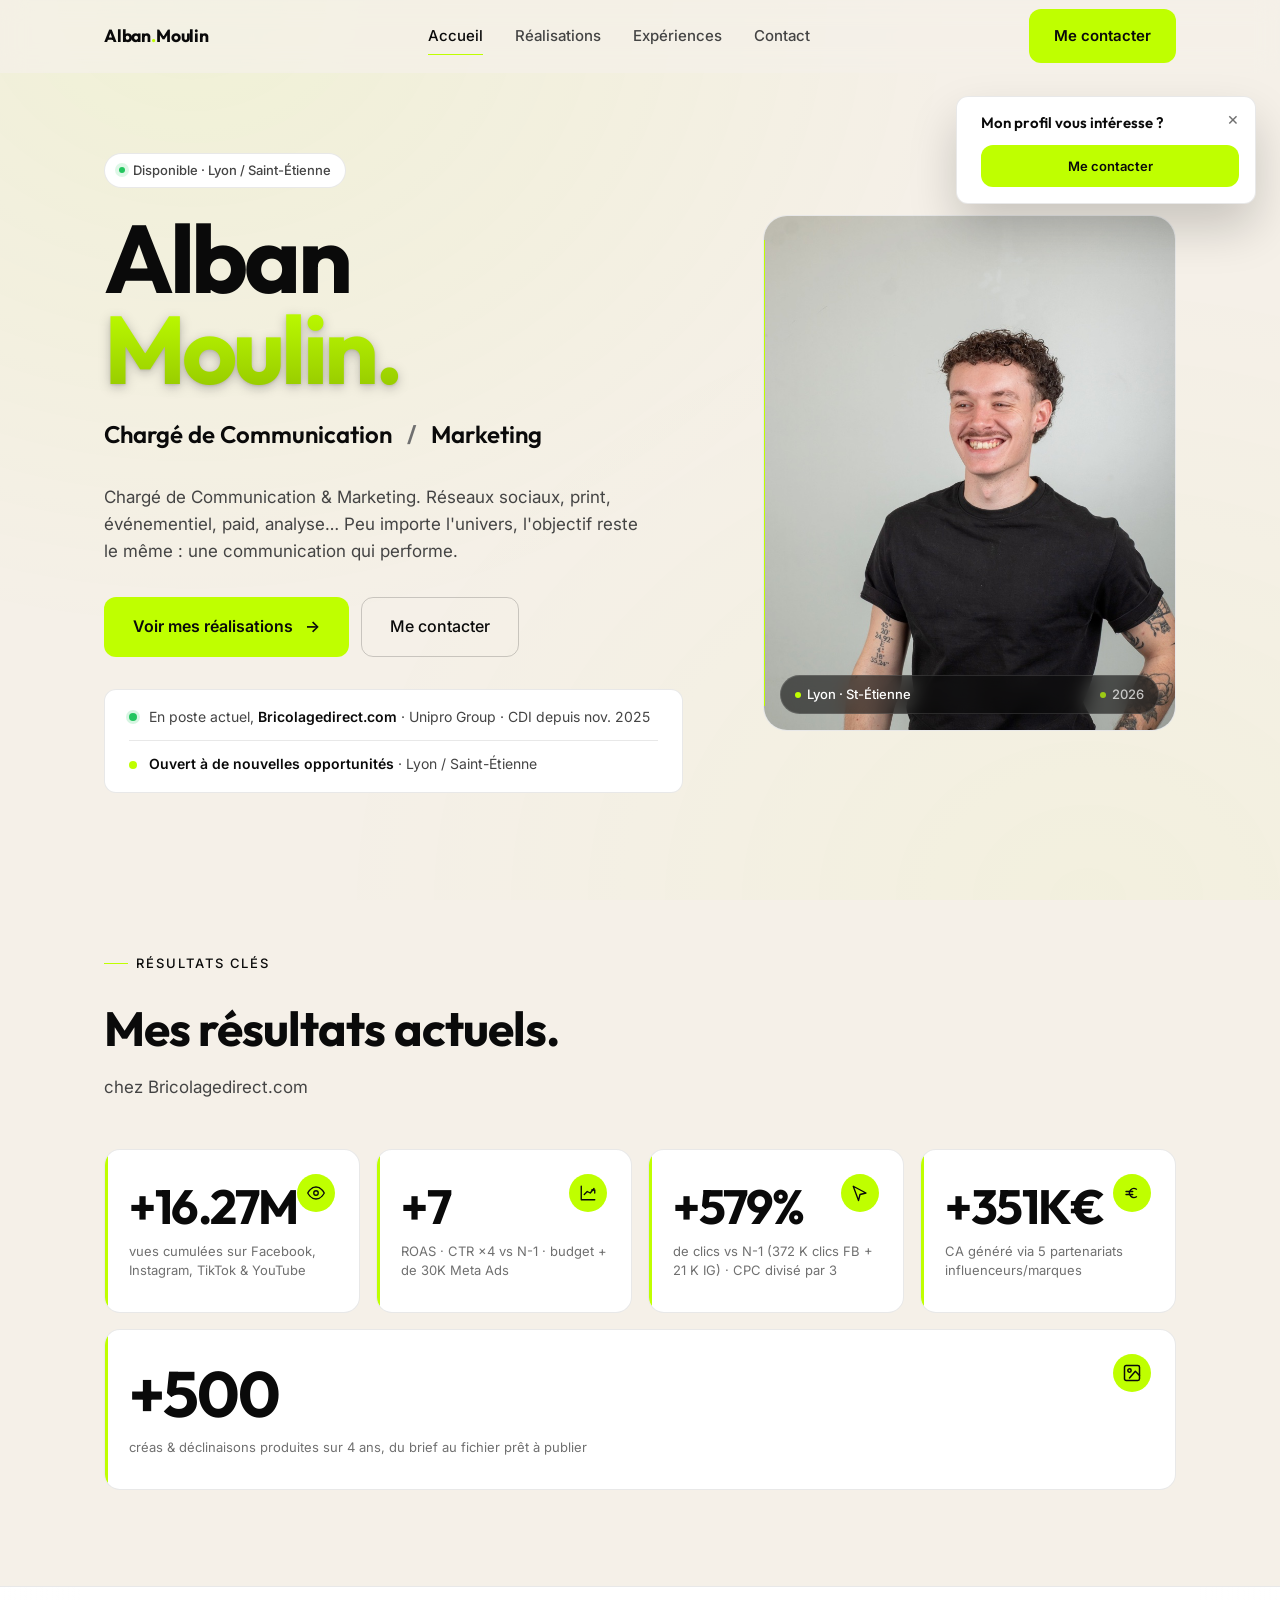
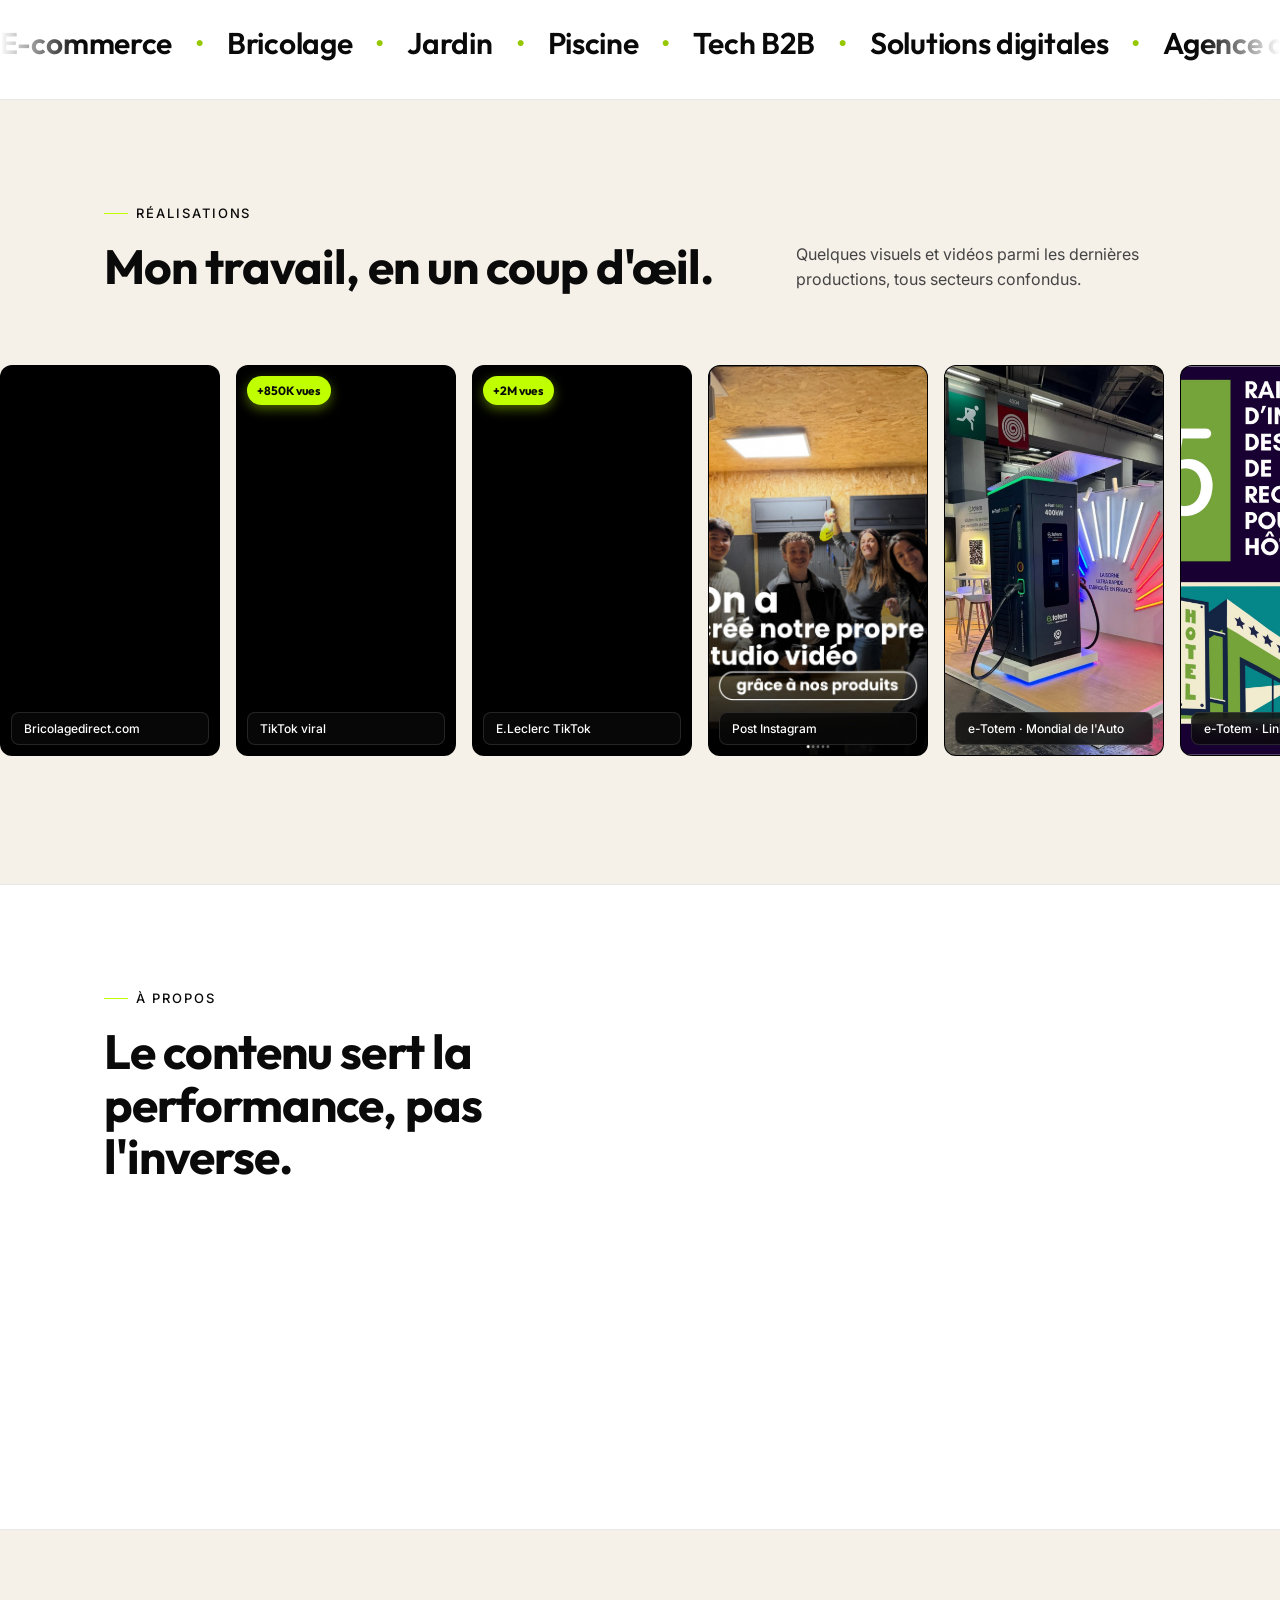
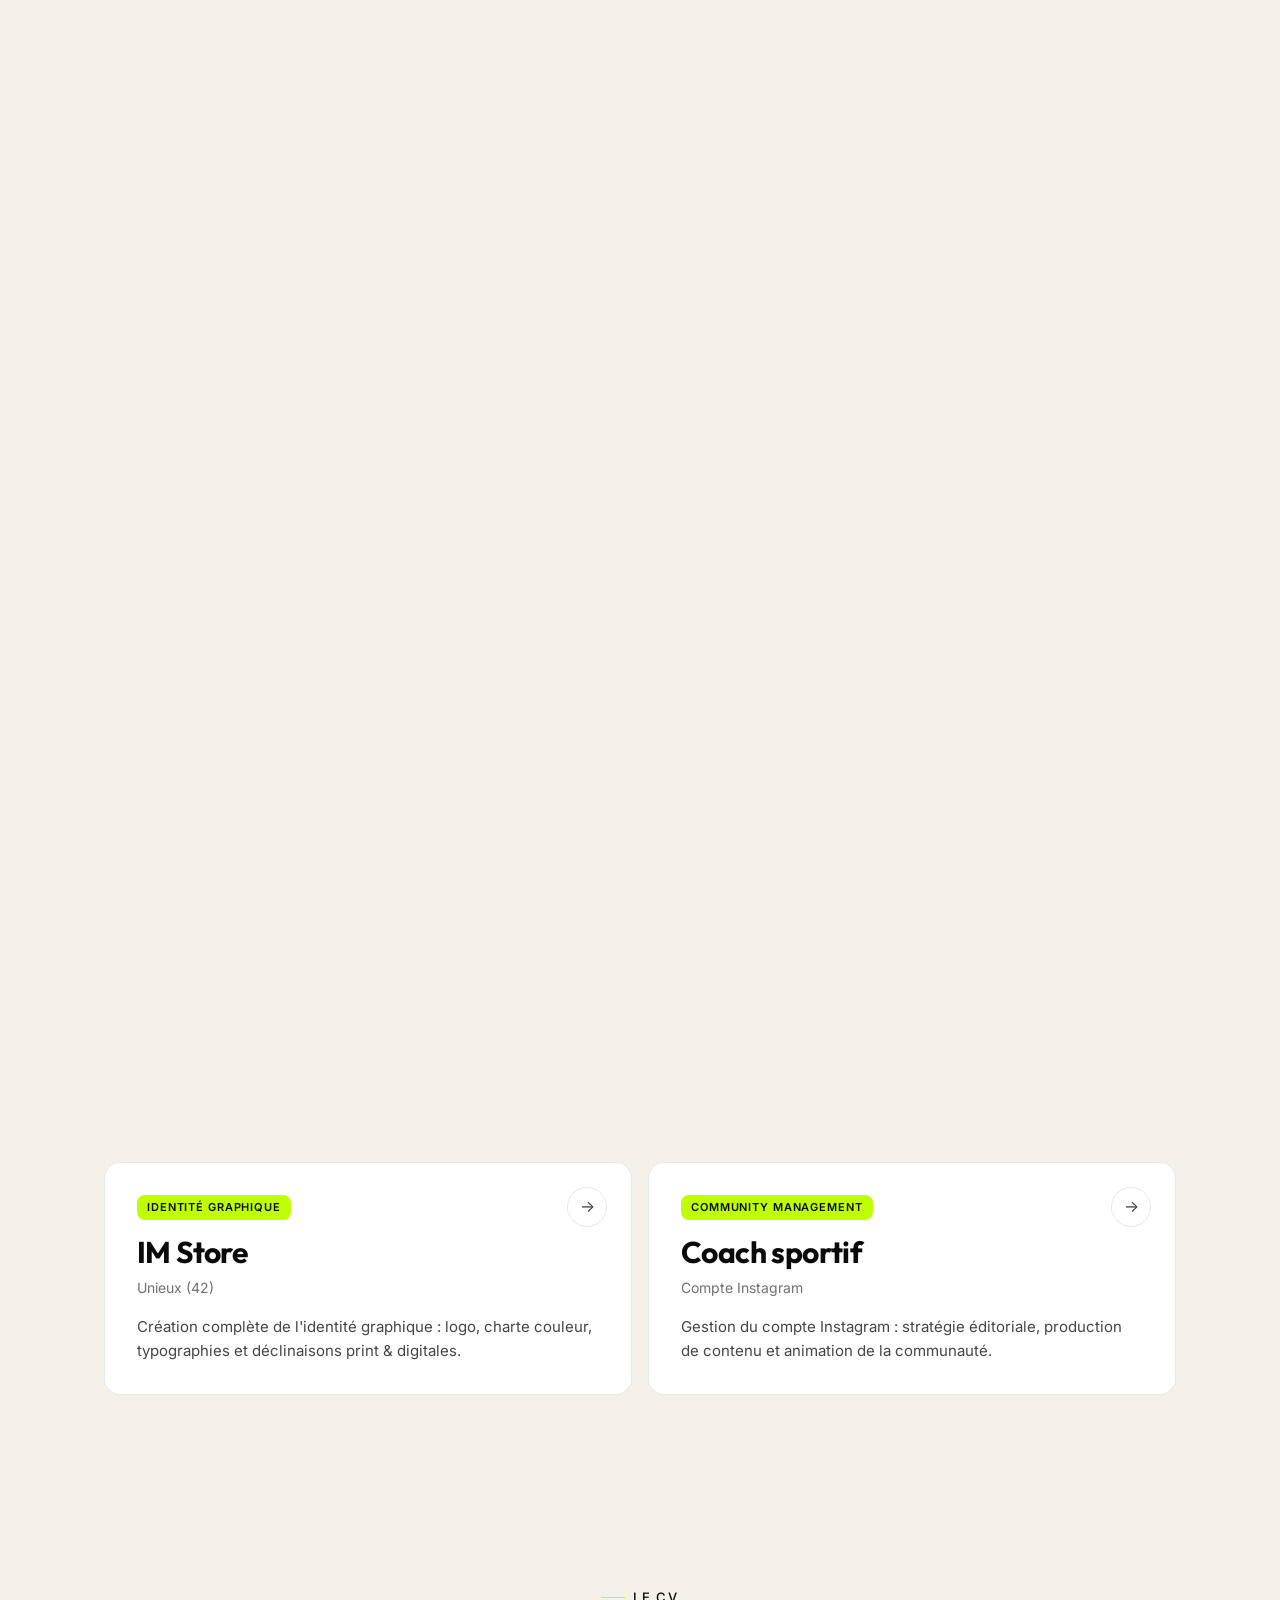
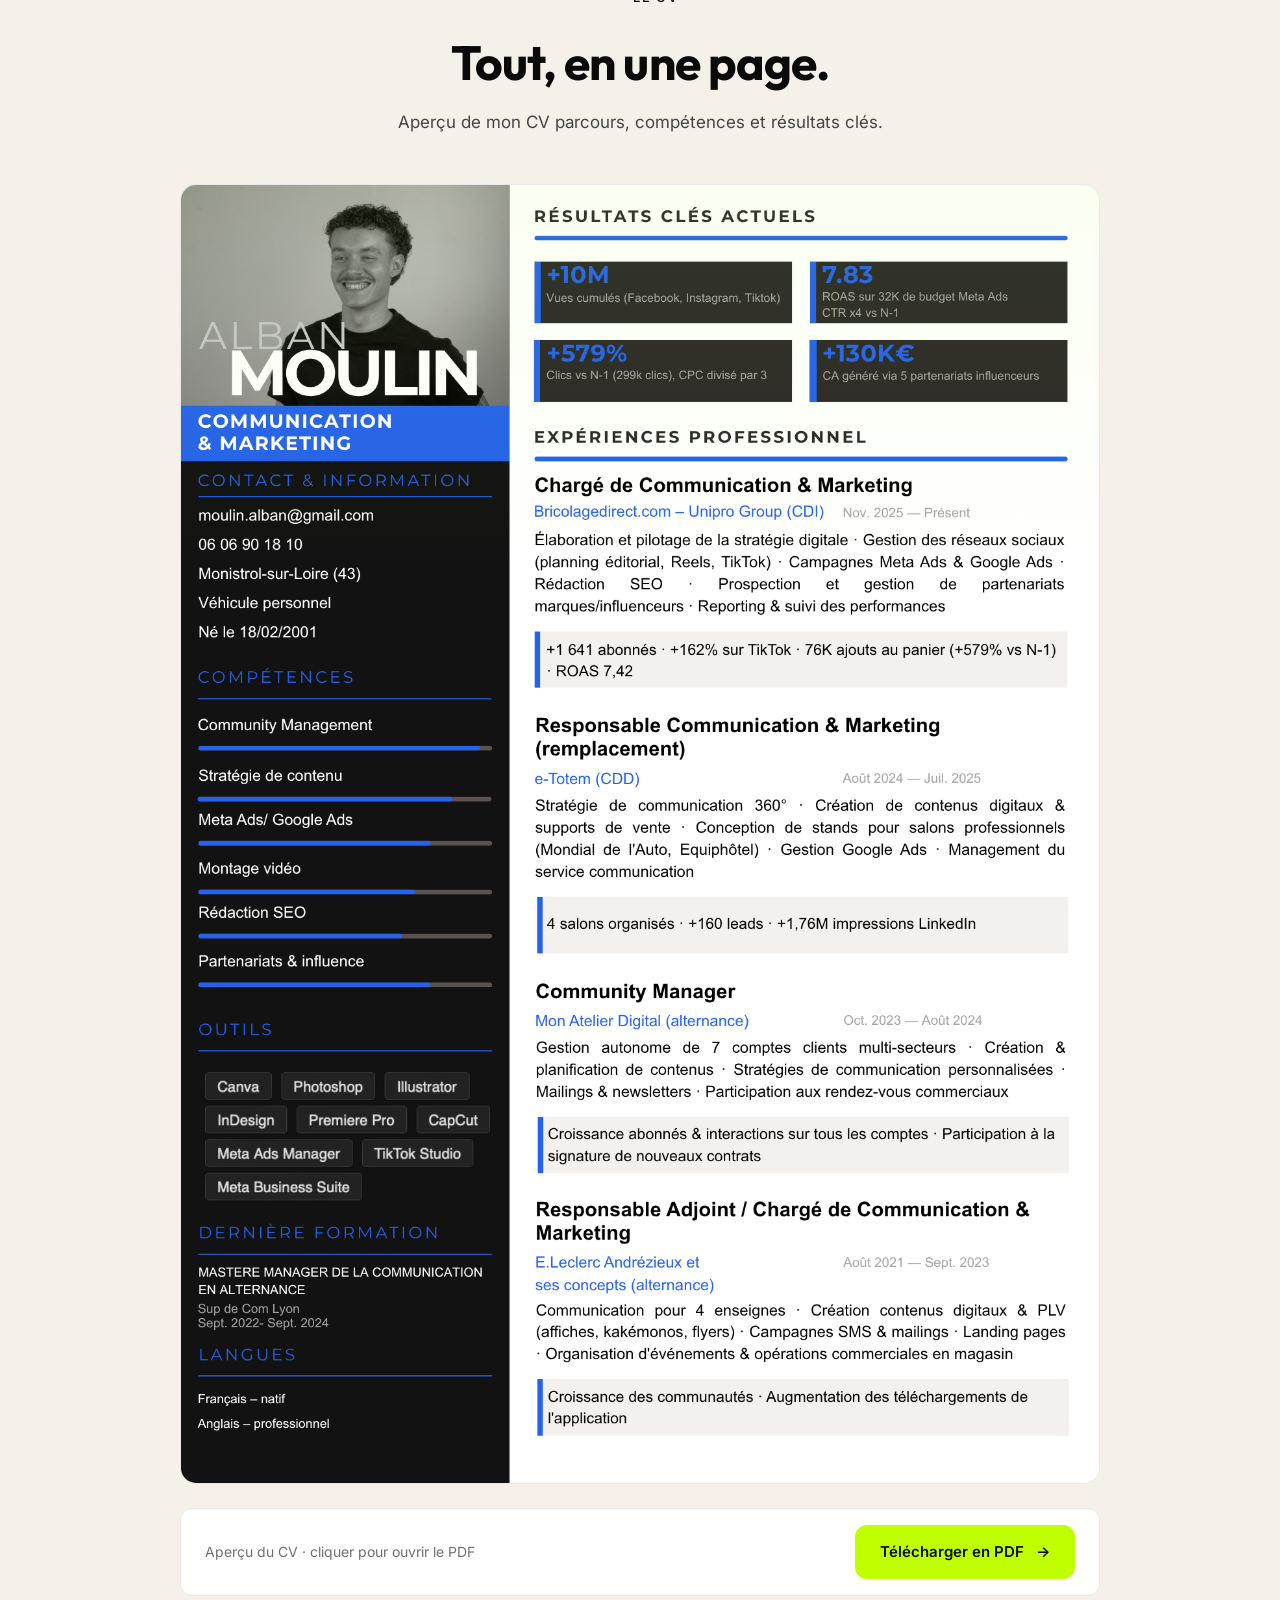
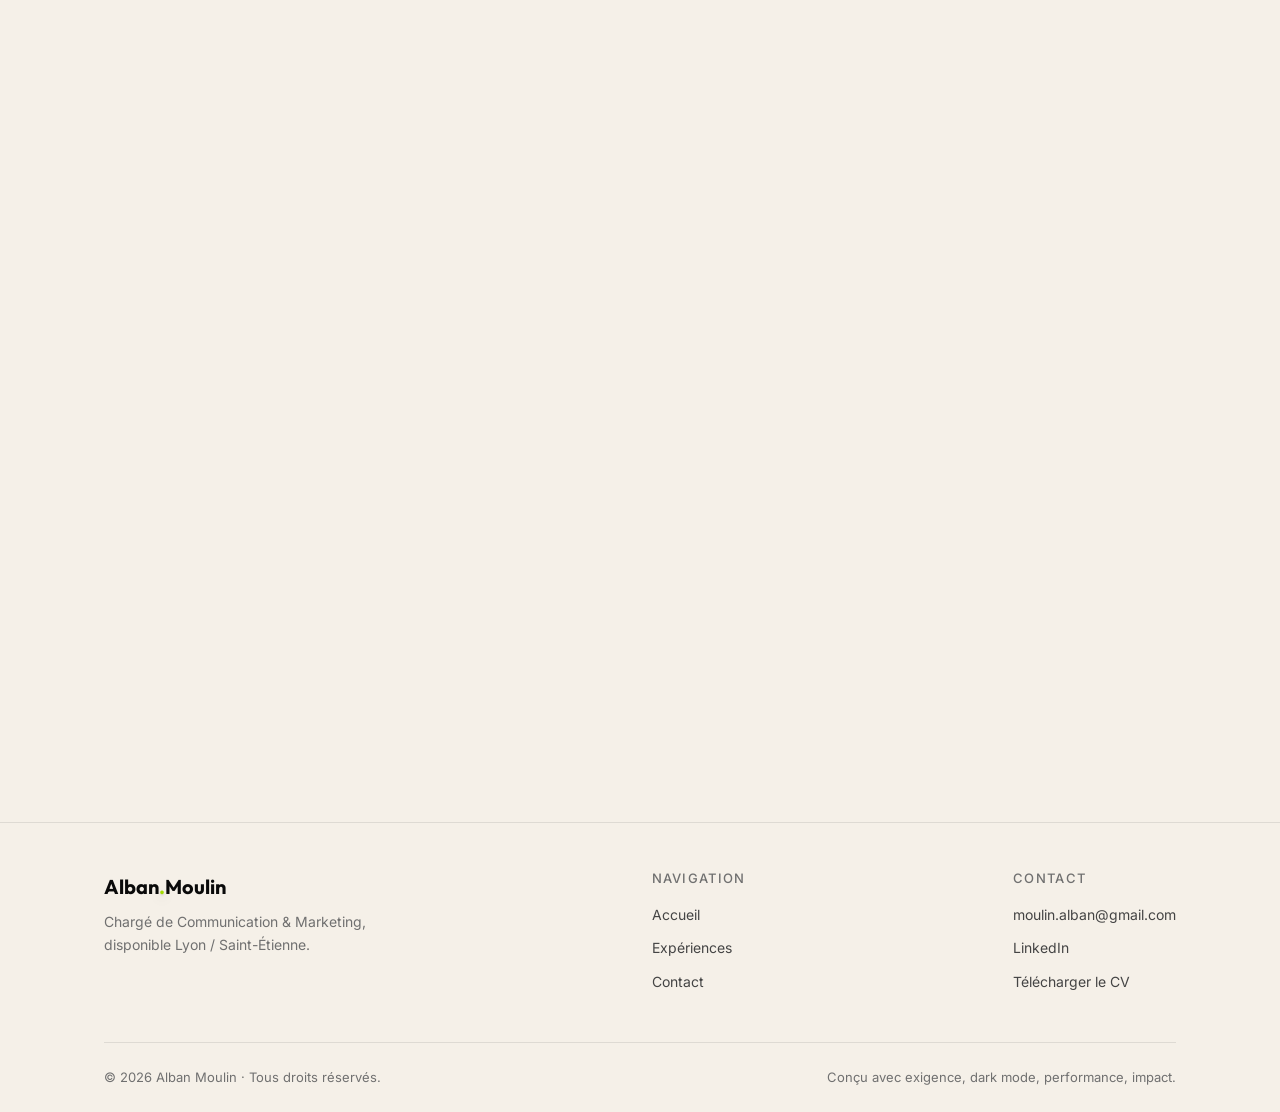
==== commit 37933b68: "Hero: 'Chargé de Communication / Marketing' now in solid black" ====
--- a/index.html
+++ b/index.html
@@ -11,7 +11,7 @@
   <link rel="preconnect" href="https://fonts.gstatic.com" crossorigin />
   <link href="https://fonts.googleapis.com/css2?family=Inter:wght@400;500;600&family=Outfit:wght@400;500;600;700;800&display=swap" rel="stylesheet" />
 
-  <link rel="stylesheet" href="css/style.css?v=20260603" />
+  <link rel="stylesheet" href="css/style.css?v=20260605e" />
 </head>
 <body>
 
--- a/css/style.css
+++ b/css/style.css
@@ -466,9 +466,9 @@
 
 .hero__role {
   font-family: 'Outfit', sans-serif;
-  font-weight: 500;
+  font-weight: 600;
   font-size: clamp(1.1rem, 2.2vw, 1.5rem);
-  color: var(--text-secondary);
+  color: var(--text-primary);
   margin-bottom: var(--space-8);
   line-height: 1.4;
 }
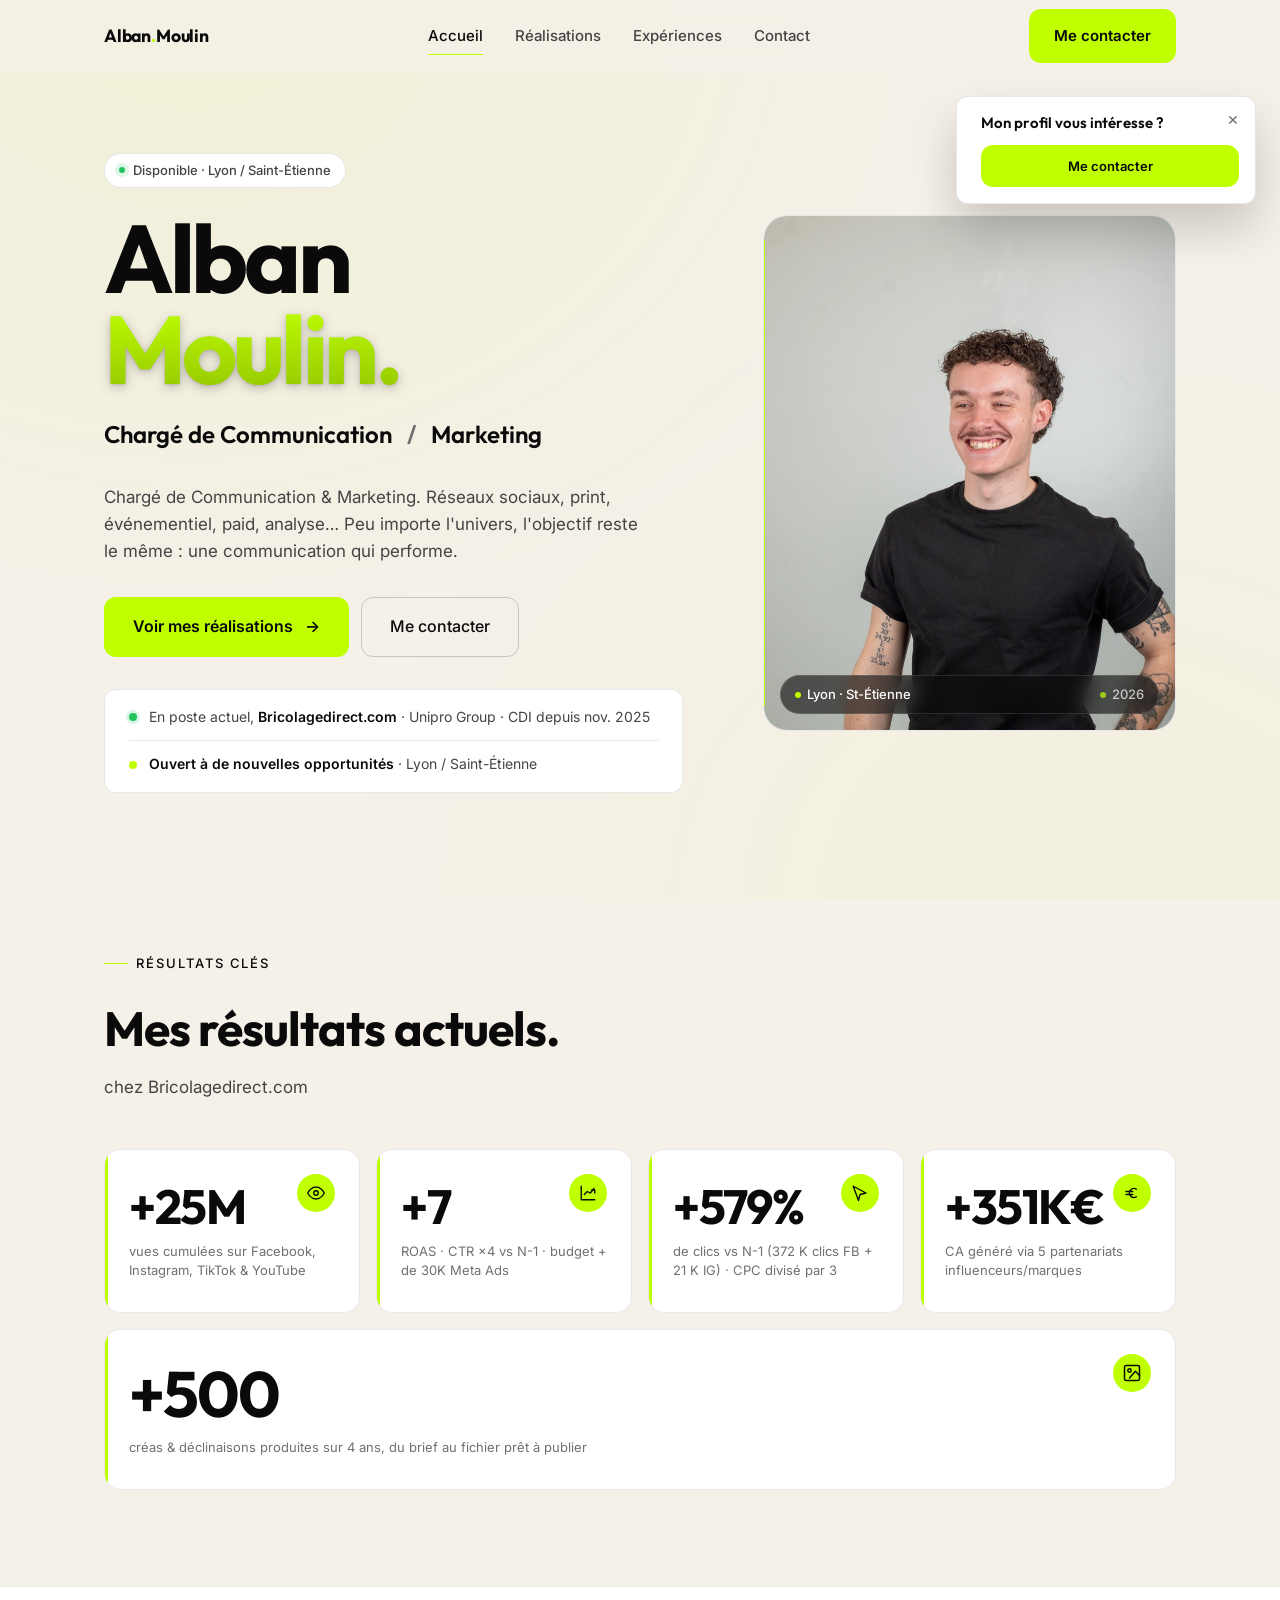
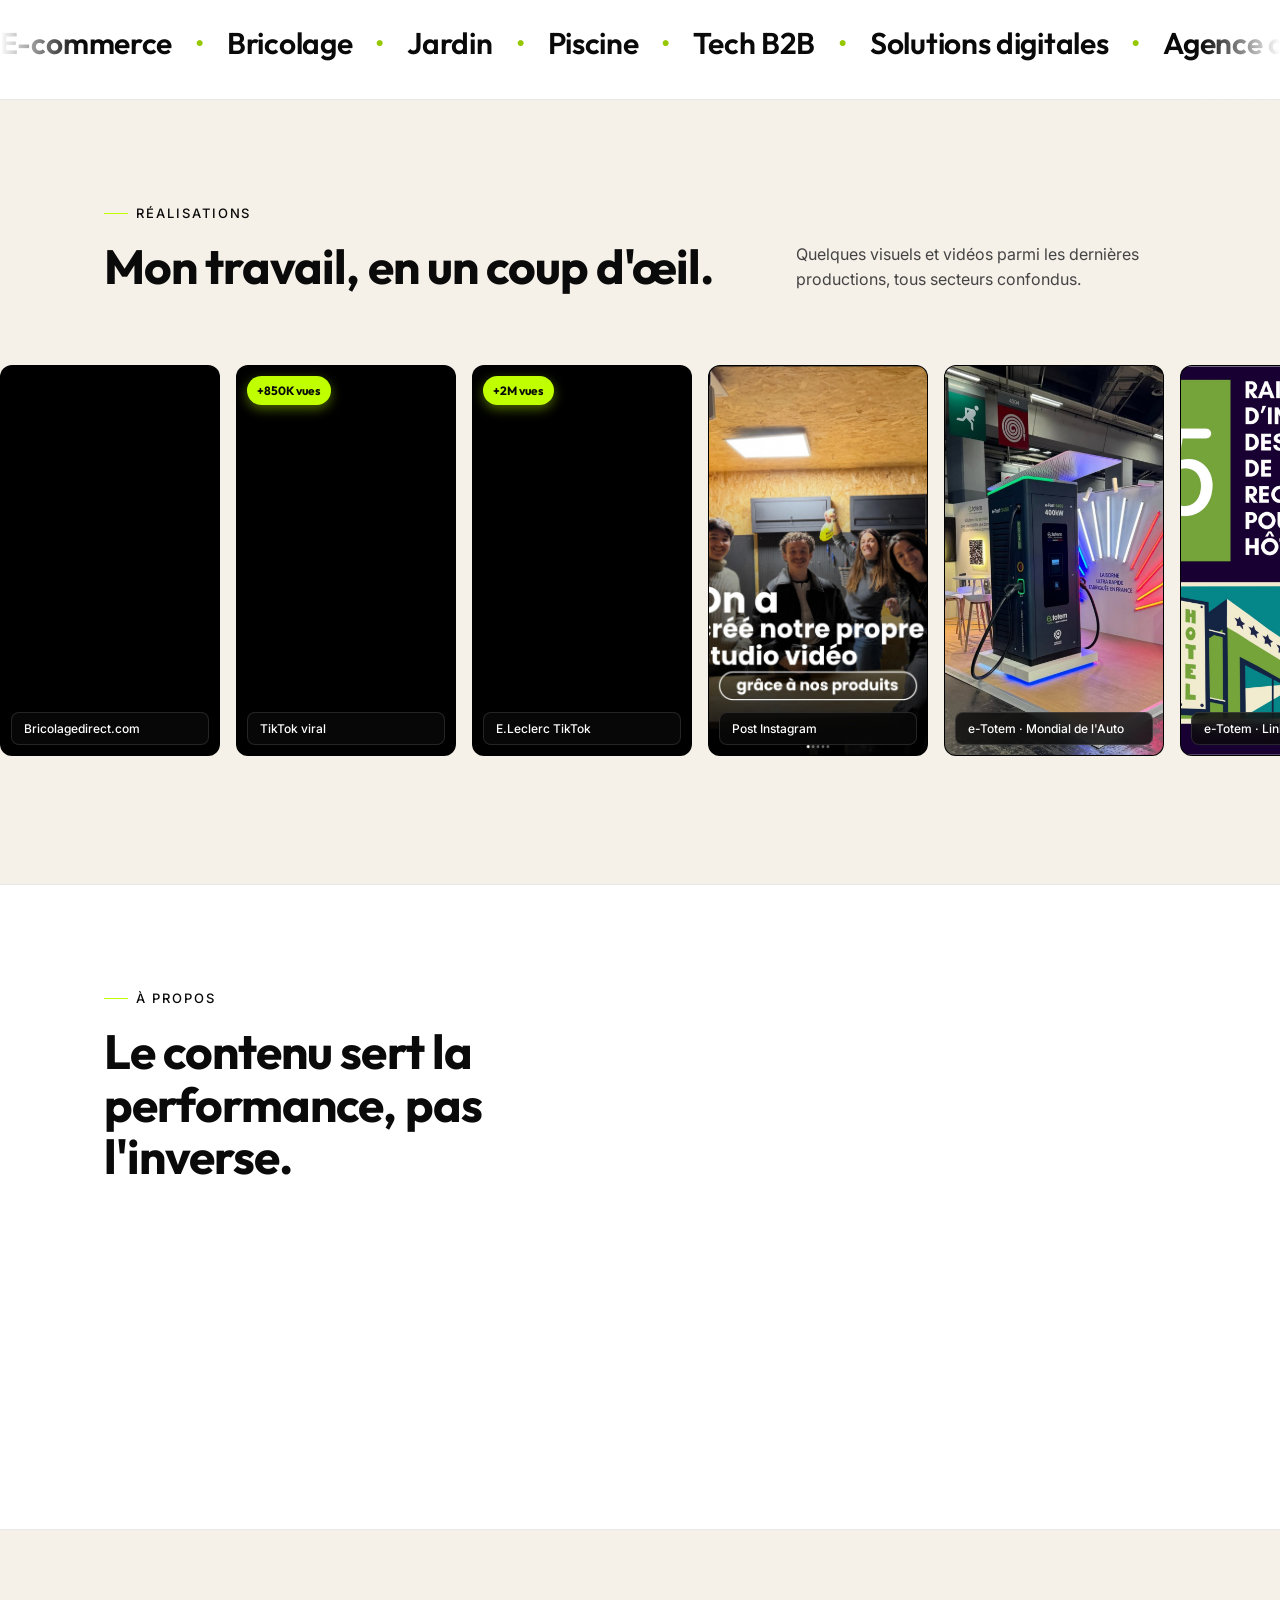
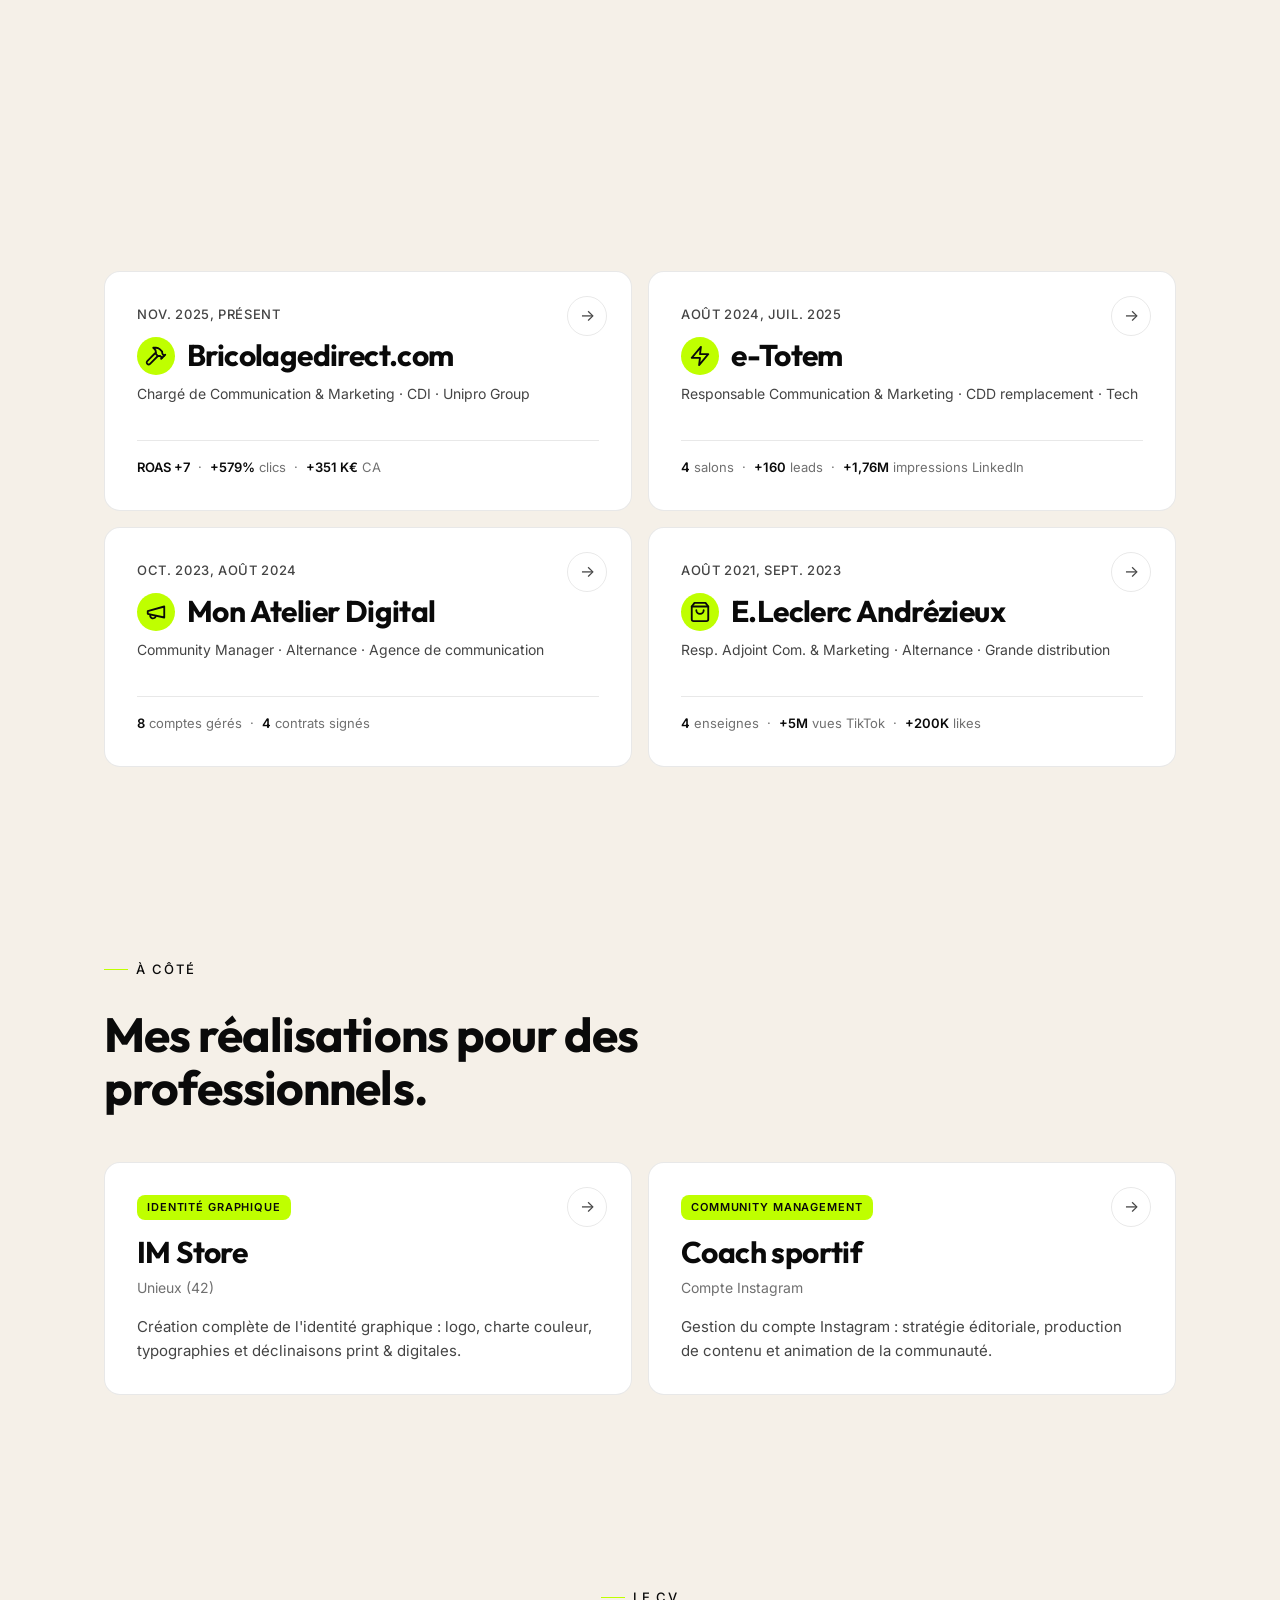
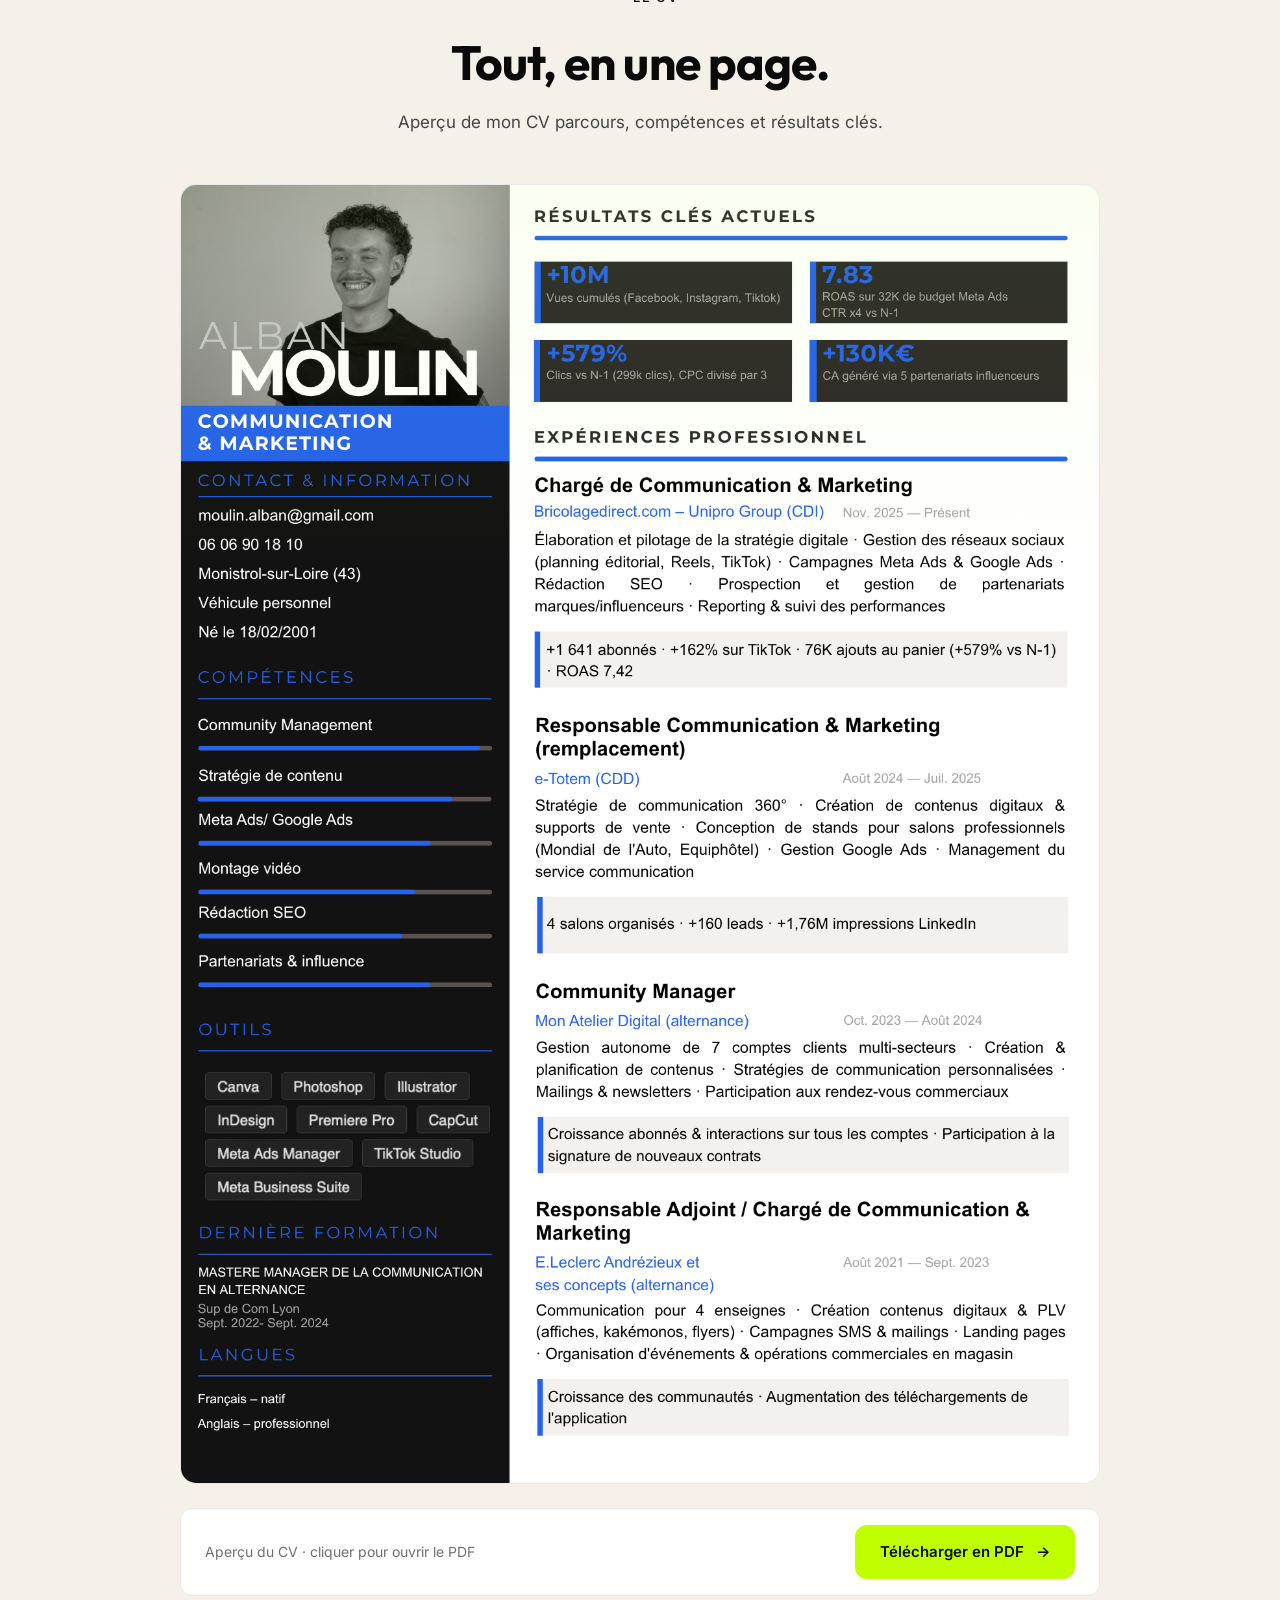
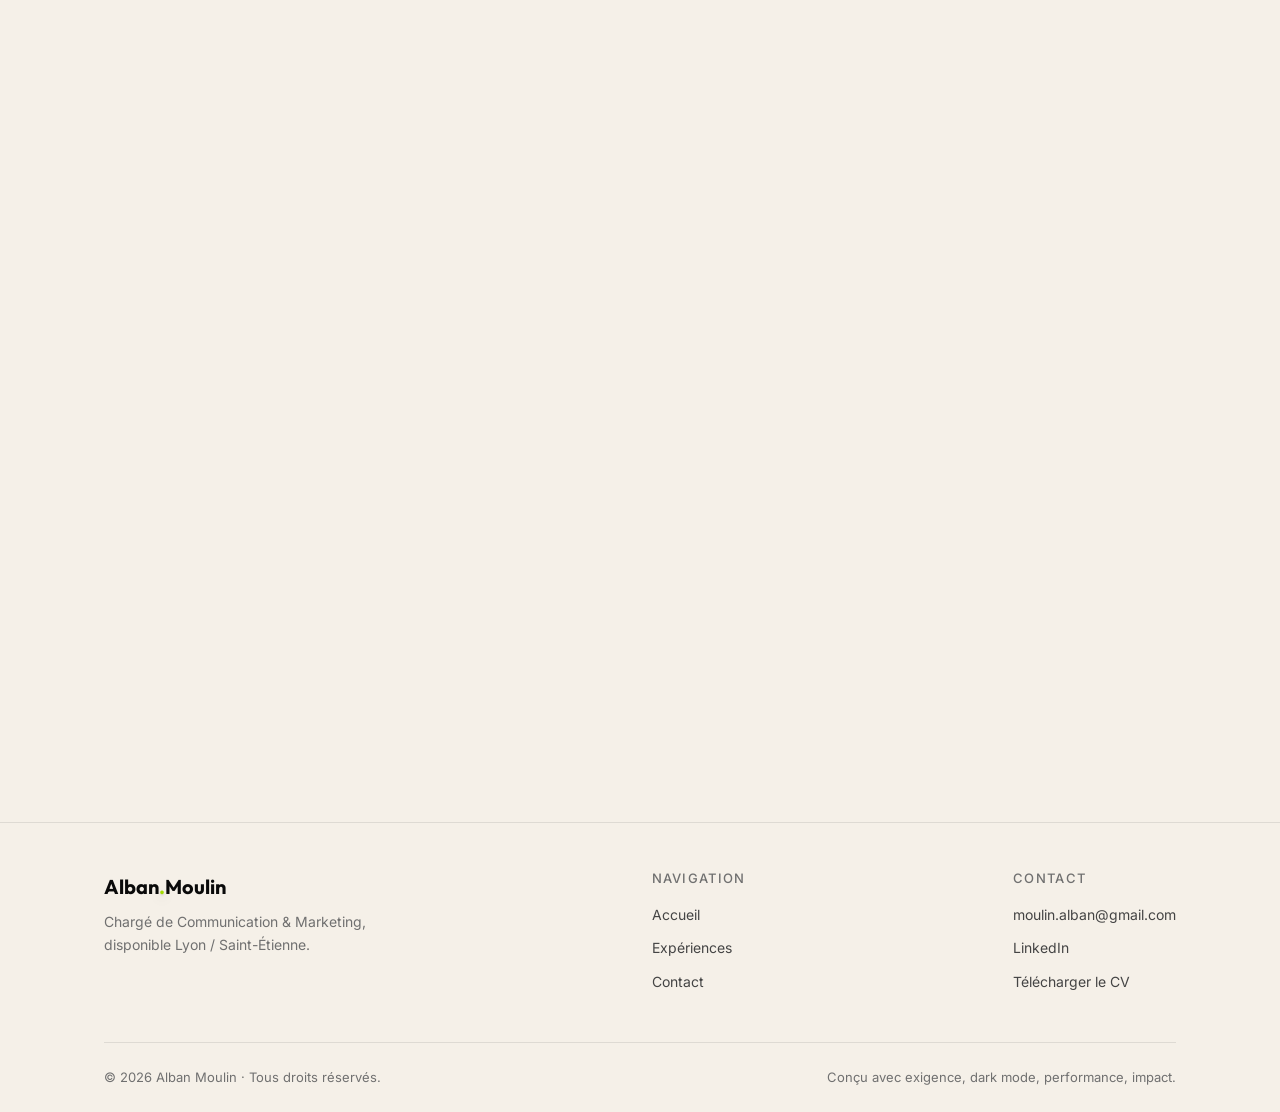
==== commit f5307bf1: "Mise à jour KPI réseaux sociaux (nov. 2025 à oct. 2026) : 25M vues, +4 500 abonnés Co-Authored-By: C" ====
--- a/index.html
+++ b/index.html
@@ -5,7 +5,7 @@
   <meta name="viewport" content="width=device-width, initial-scale=1.0" />
   <meta name="theme-color" content="#F5F0E8" />
   <title>Alban Moulin, Chargé de Communication & Marketing</title>
-  <meta name="description" content="Portfolio d'Alban Moulin, Chargé de Communication & Marketing. +12,27M vues, ROAS +7, +351K€ de CA via partenariats influenceurs. Lyon / Saint-Étienne." />
+  <meta name="description" content="Portfolio d'Alban Moulin, Chargé de Communication & Marketing. +25M vues, ROAS +7, +351K€ de CA via partenariats influenceurs. Lyon / Saint-Étienne." />
 
   <link rel="preconnect" href="https://fonts.googleapis.com" />
   <link rel="preconnect" href="https://fonts.gstatic.com" crossorigin />
@@ -118,7 +118,7 @@
               </svg>
             </span>
             <div class="kpi__value">
-              +<span data-count="16.27" data-decimals="2">0</span><span class="kpi__value-unit">M</span>
+              +<span data-count="25">0</span><span class="kpi__value-unit">M</span>
             </div>
             <div class="kpi__label">vues cumulées sur Facebook, Instagram, TikTok &amp; YouTube</div>
           </div>
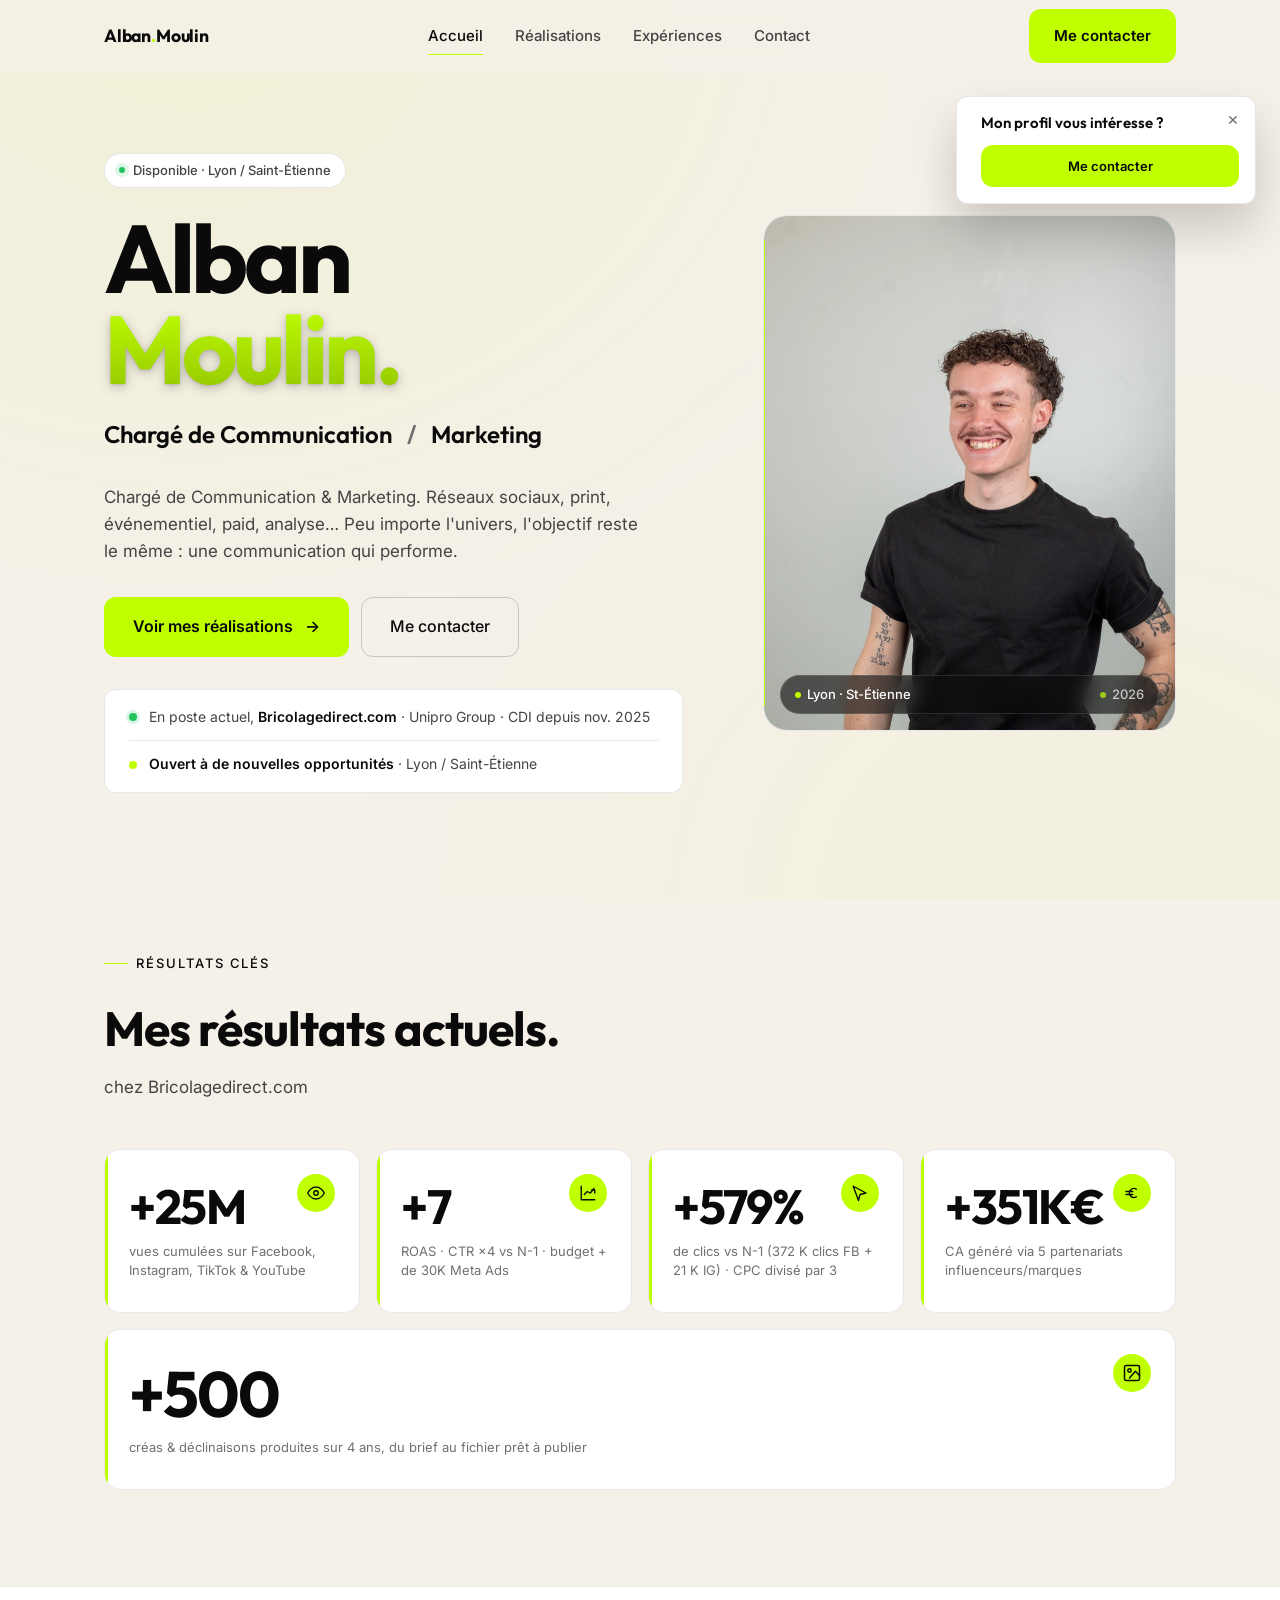
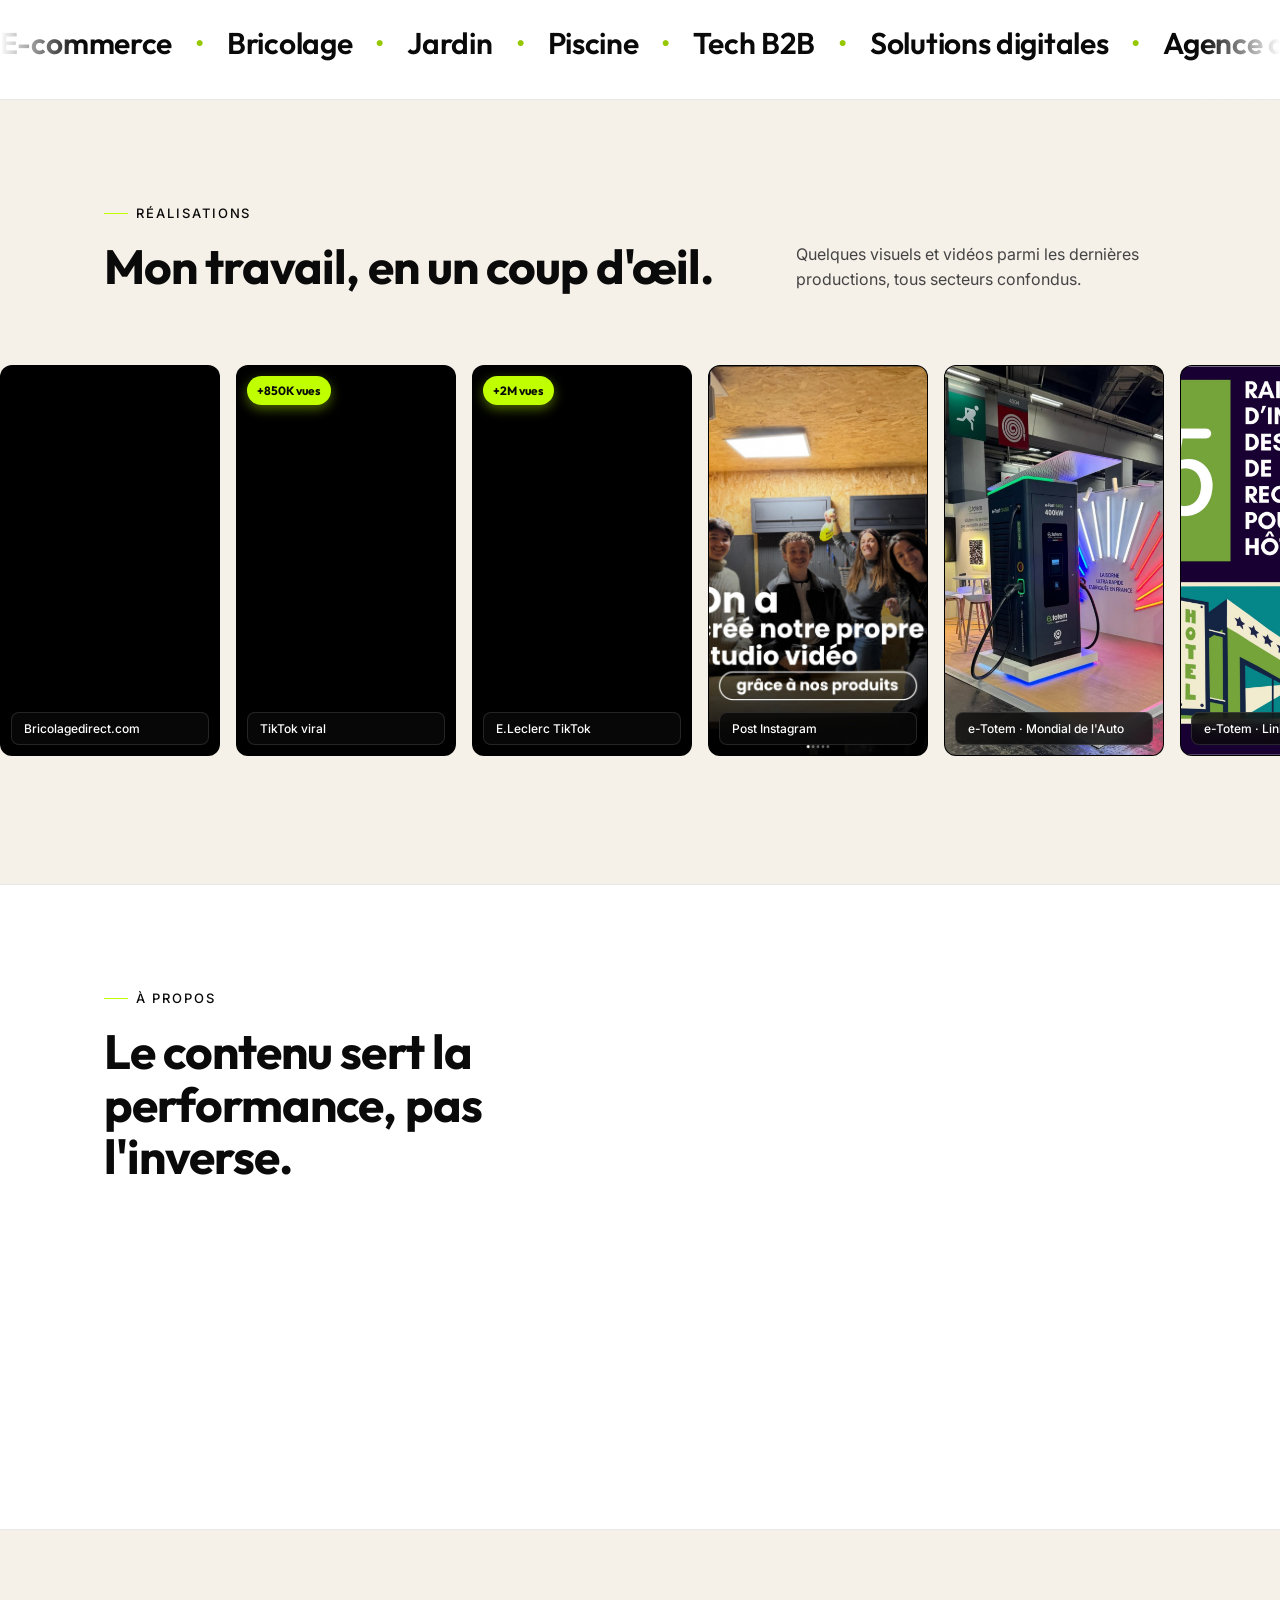
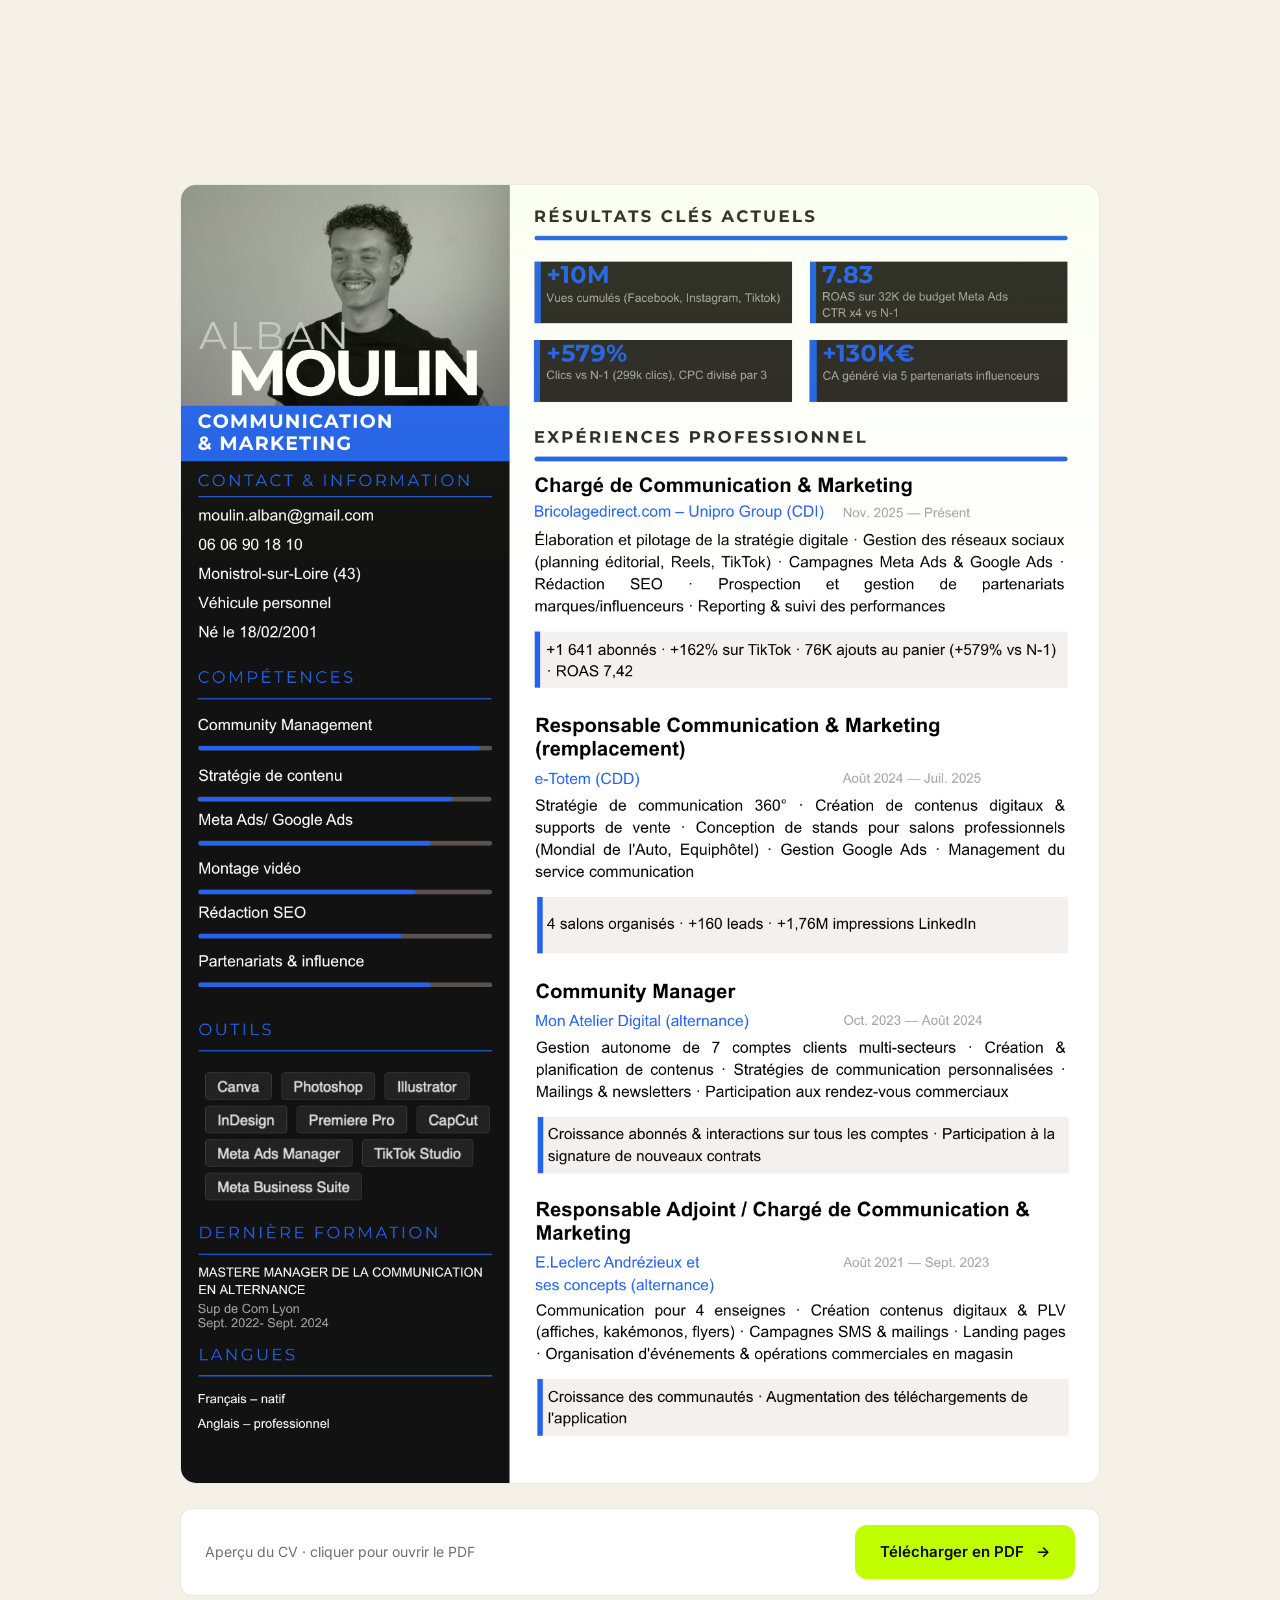
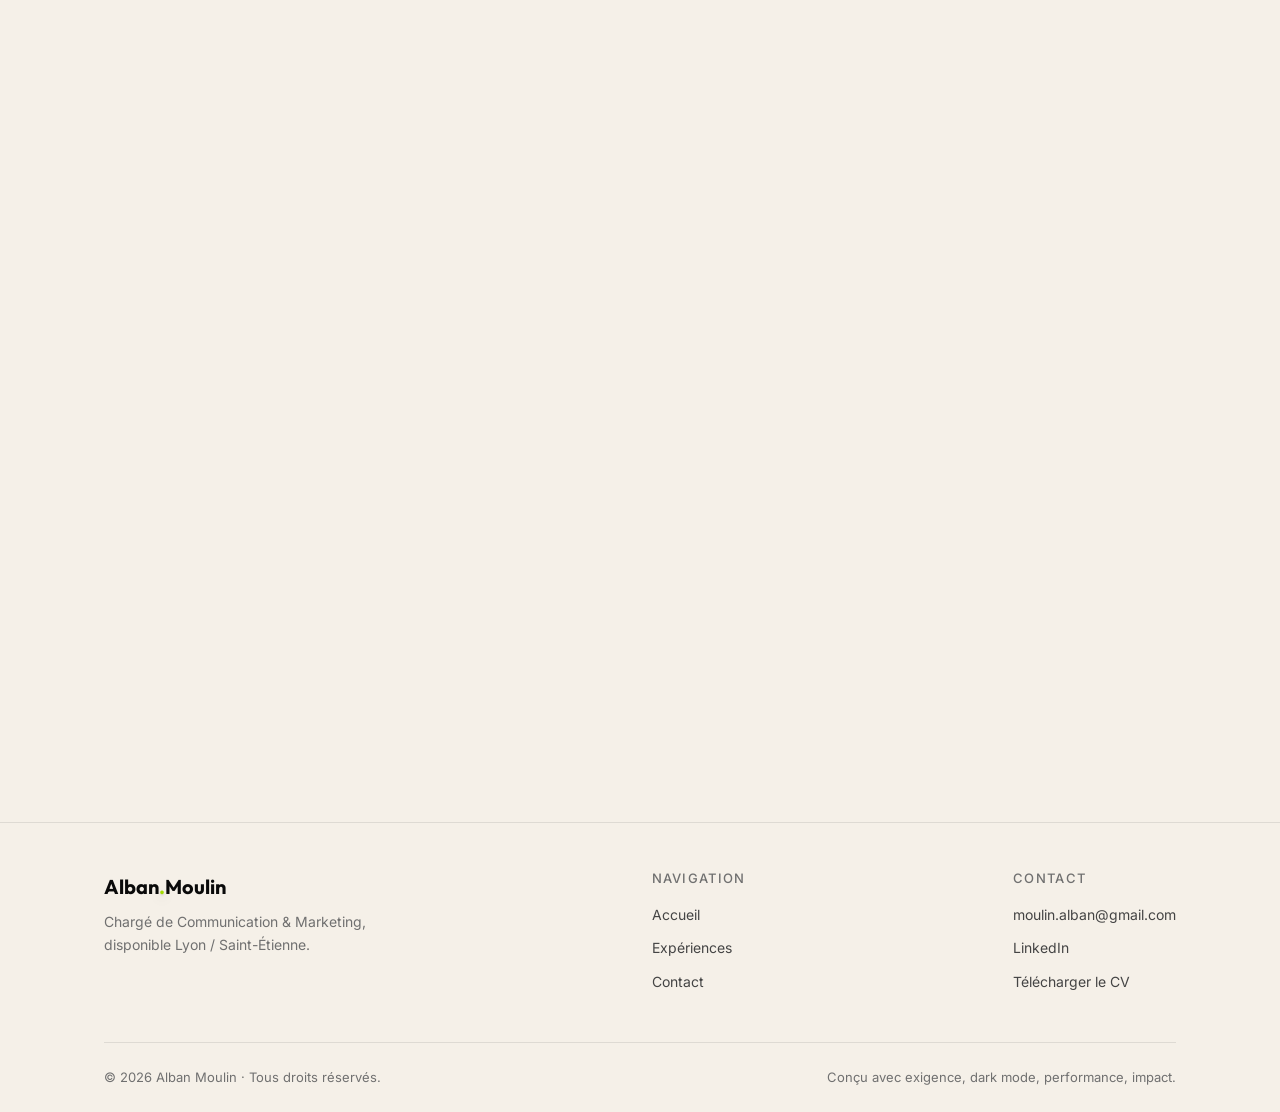
==== commit 86eb6d2b: "Forcer le rechargement du CSS et du JS (carrousel Ads) Co-Authored-By: Claude Opus 5.5 <noreply@anth" ====
--- a/index.html
+++ b/index.html
@@ -11,7 +11,7 @@
   <link rel="preconnect" href="https://fonts.gstatic.com" crossorigin />
   <link href="https://fonts.googleapis.com/css2?family=Inter:wght@400;500;600&family=Outfit:wght@400;500;600;700;800&display=swap" rel="stylesheet" />
 
-  <link rel="stylesheet" href="css/style.css?v=20260605e" />
+  <link rel="stylesheet" href="css/style.css?v=20261020b" />
 </head>
 <body>
 
@@ -569,6 +569,6 @@
     </div>
   </footer>
 
-  <script src="js/main.js?v=20260603"></script>
+  <script src="js/main.js?v=20261020b"></script>
 </body>
 </html>
--- a/css/style.css
+++ b/css/style.css
@@ -2488,3 +2488,95 @@
   white-space: nowrap;
   border: 0;
 }
+
+/* Galerie créas Ads : visuels 4:5, centrée tant qu'il y a peu de visuels */
+
+
+/* Sur les créas Ads, étiquette sous le visuel pour qu'il reste lisible en entier */
+.gallery--ads .gallery__item {
+  aspect-ratio: auto;
+  display: flex;
+  flex-direction: column;
+}
+.gallery--ads .gallery__item img {
+  position: static;
+  aspect-ratio: 4 / 5;
+  height: auto;
+}
+.gallery--ads .gallery__item:hover img { transform: none; }
+.gallery--ads .gallery__item-label {
+  position: static;
+  margin: var(--space-3);
+}
+
+/* Carrousel Ads : défilement horizontal avec aimantation, flèches et points */
+.ad-carousel {
+  position: relative;
+  aspect-ratio: 4 / 5;
+  overflow: hidden;
+}
+.ad-carousel__track {
+  display: flex;
+  height: 100%;
+  overflow-x: auto;
+  scroll-snap-type: x mandatory;
+  scroll-behavior: smooth;
+  scrollbar-width: none;
+  outline: none;
+}
+.ad-carousel__track::-webkit-scrollbar { display: none; }
+.gallery--ads .ad-carousel__track img {
+  flex: 0 0 100%;
+  width: 100%;
+  height: 100%;
+  aspect-ratio: auto;
+  object-fit: cover;
+  scroll-snap-align: start;
+  user-select: none;
+}
+.ad-carousel__btn {
+  position: absolute;
+  top: 50%;
+  transform: translateY(-50%);
+  width: 34px;
+  height: 34px;
+  border: 0;
+  border-radius: 50%;
+  background: rgba(0, 0, 0, 0.6);
+  color: #fff;
+  font-size: 16px;
+  line-height: 1;
+  cursor: pointer;
+  z-index: 3;
+  opacity: 0.85;
+  transition: opacity 0.2s ease;
+}
+.ad-carousel__btn:hover { opacity: 1; }
+.ad-carousel__btn[disabled] { opacity: 0; pointer-events: none; }
+.ad-carousel__btn--prev { left: 10px; }
+.ad-carousel__btn--next { right: 10px; }
+.ad-carousel__dots {
+  position: absolute;
+  top: 10px;
+  left: 50%;
+  transform: translateX(-50%);
+  display: flex;
+  gap: 5px;
+  padding: 5px 8px;
+  border-radius: 999px;
+  background: rgba(0, 0, 0, 0.55);
+  z-index: 3;
+}
+.ad-carousel__dots span {
+  width: 6px;
+  height: 6px;
+  border-radius: 50%;
+  background: rgba(255, 255, 255, 0.45);
+  transition: background 0.2s ease;
+}
+.ad-carousel__dots span.is-active { background: var(--color-primary); }
+/* Les slides ont déjà leurs propres points ; sur écran tactile on glisse, donc pas de flèches */
+.ad-carousel__dots { display: none; }
+@media (hover: none) {
+  .ad-carousel__btn { display: none; }
+}
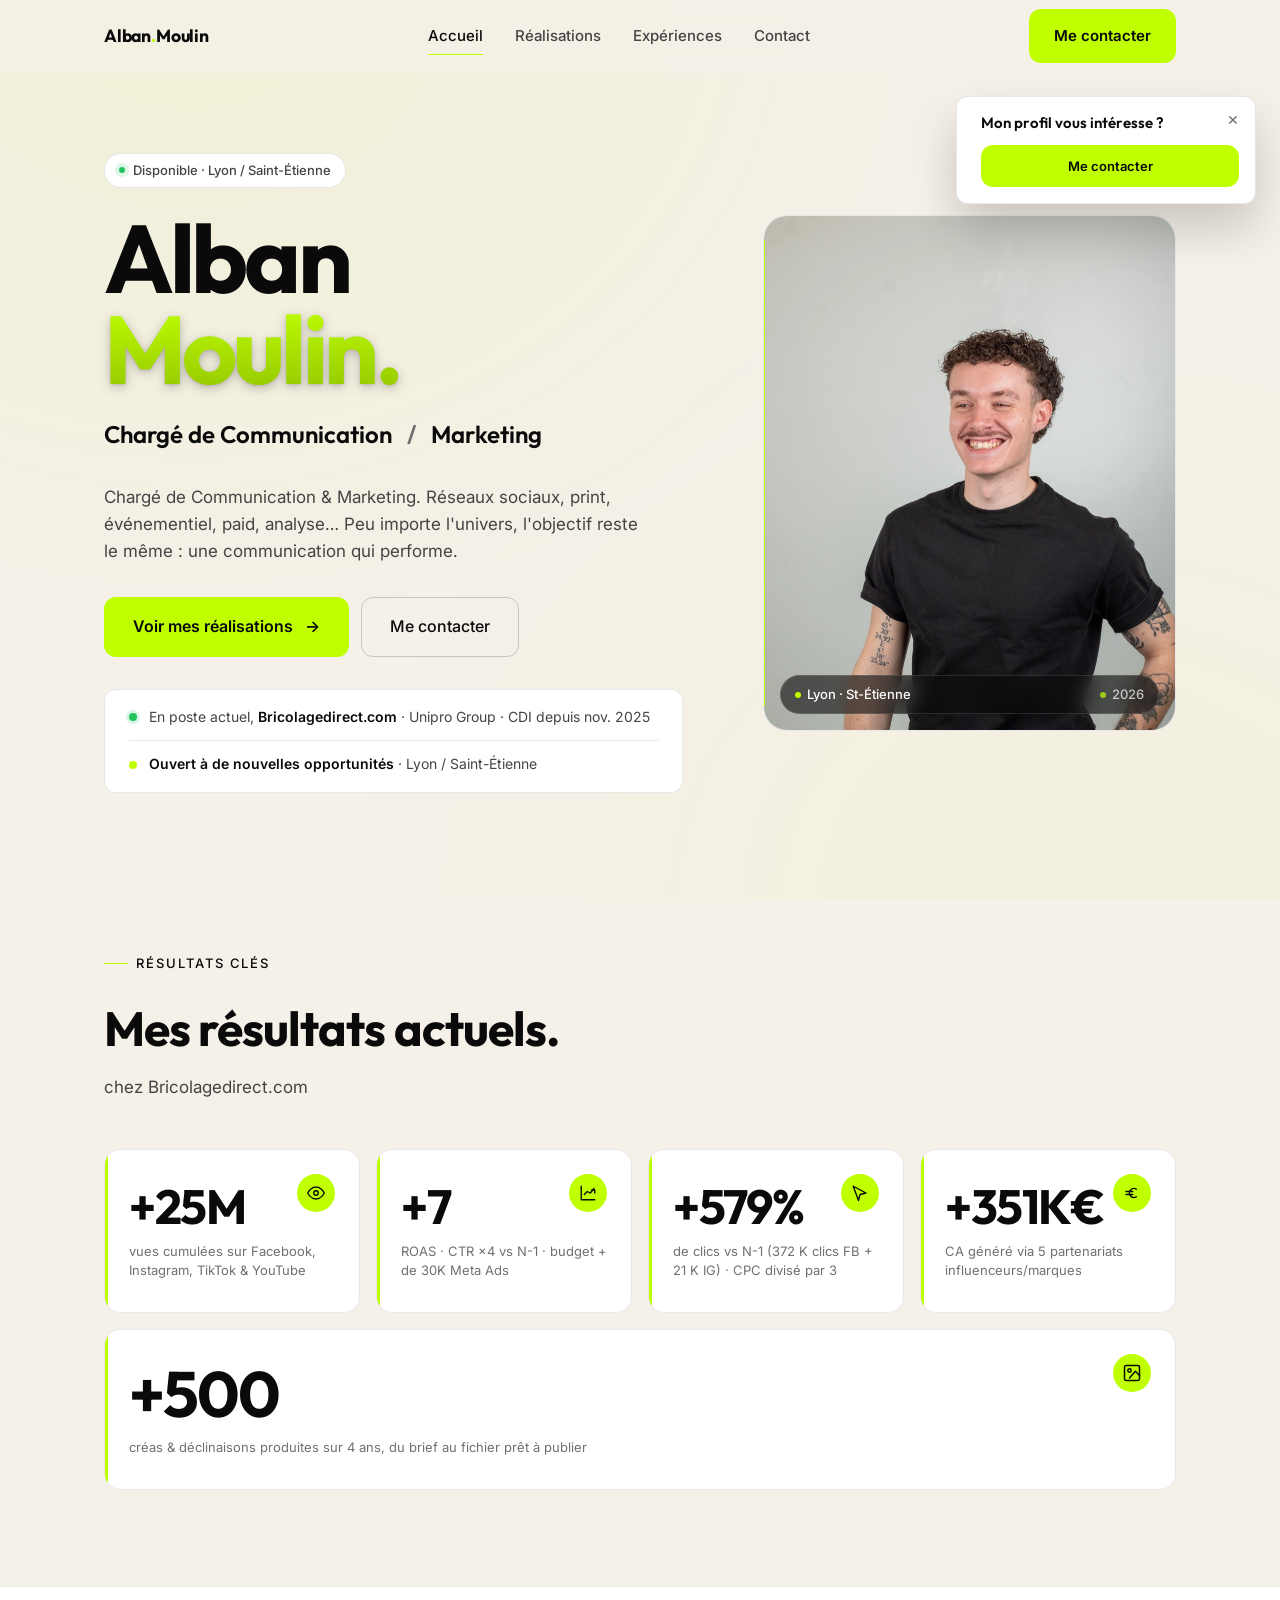
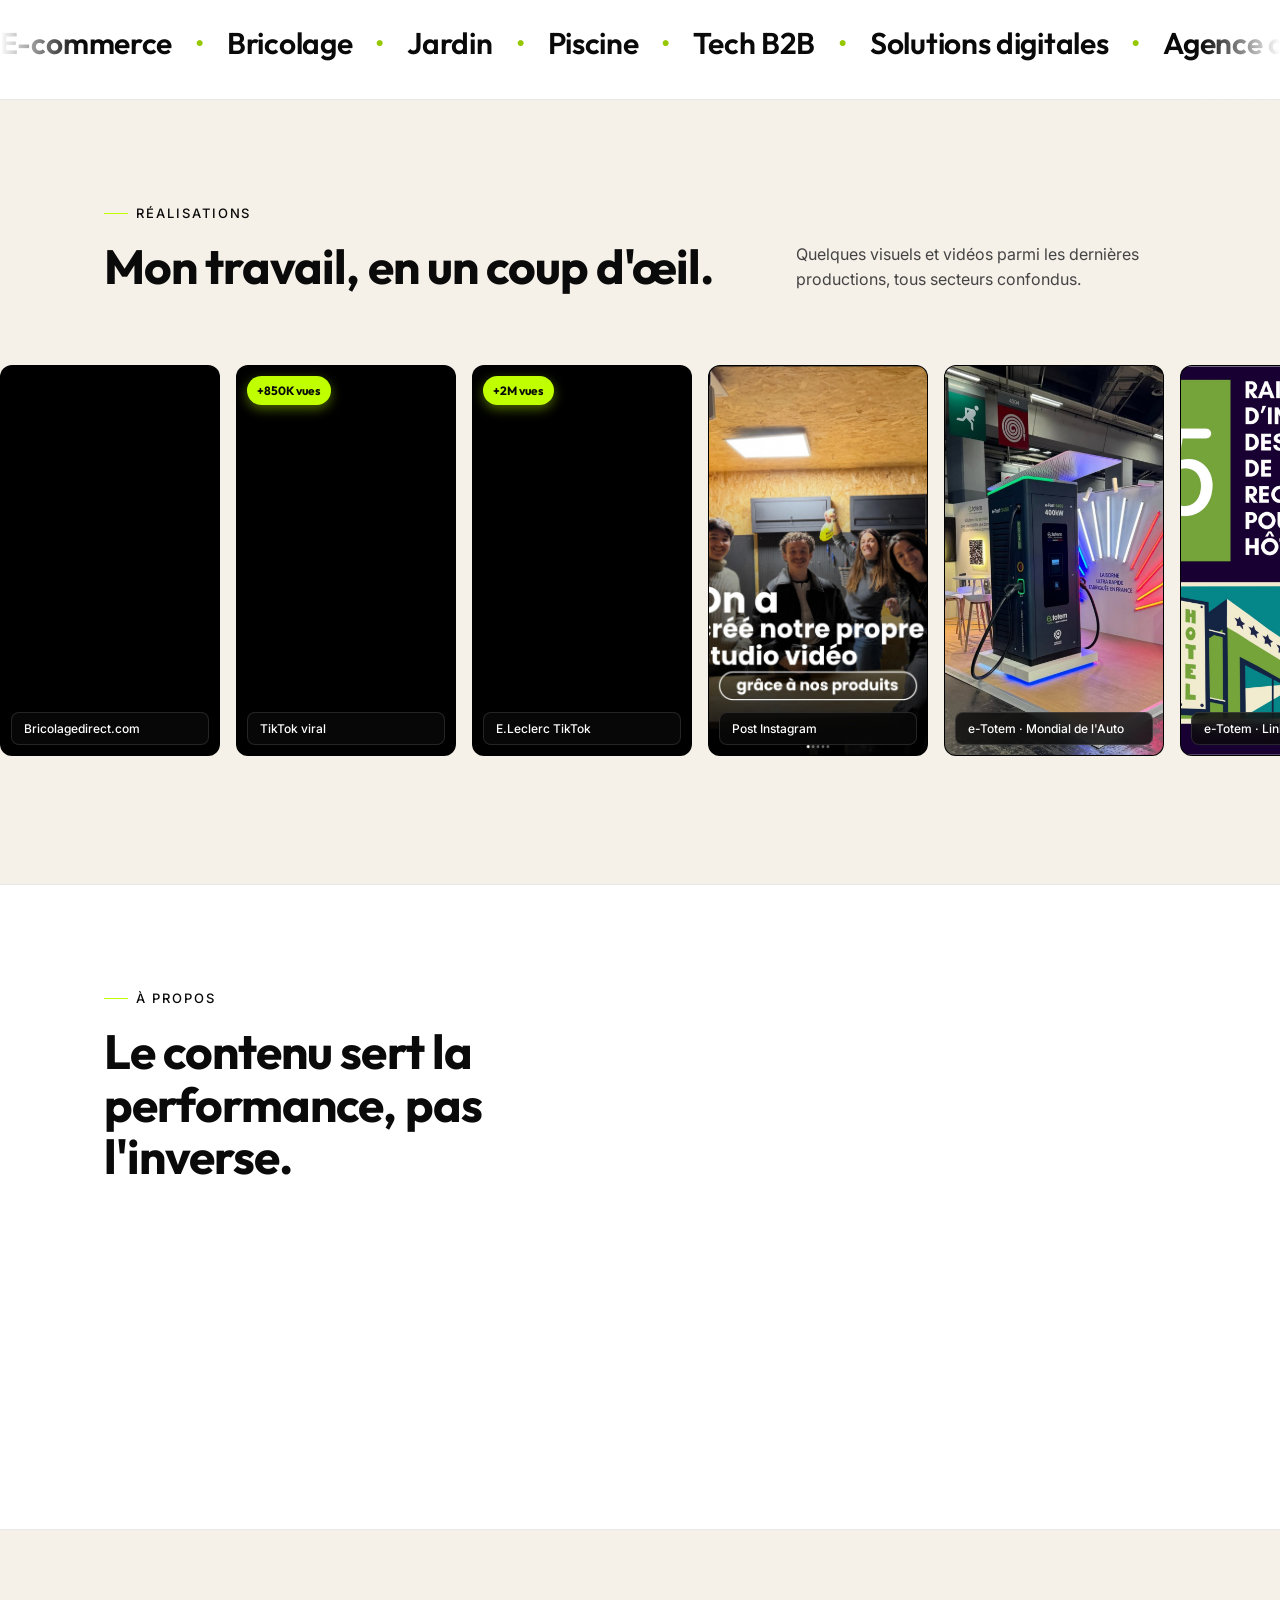
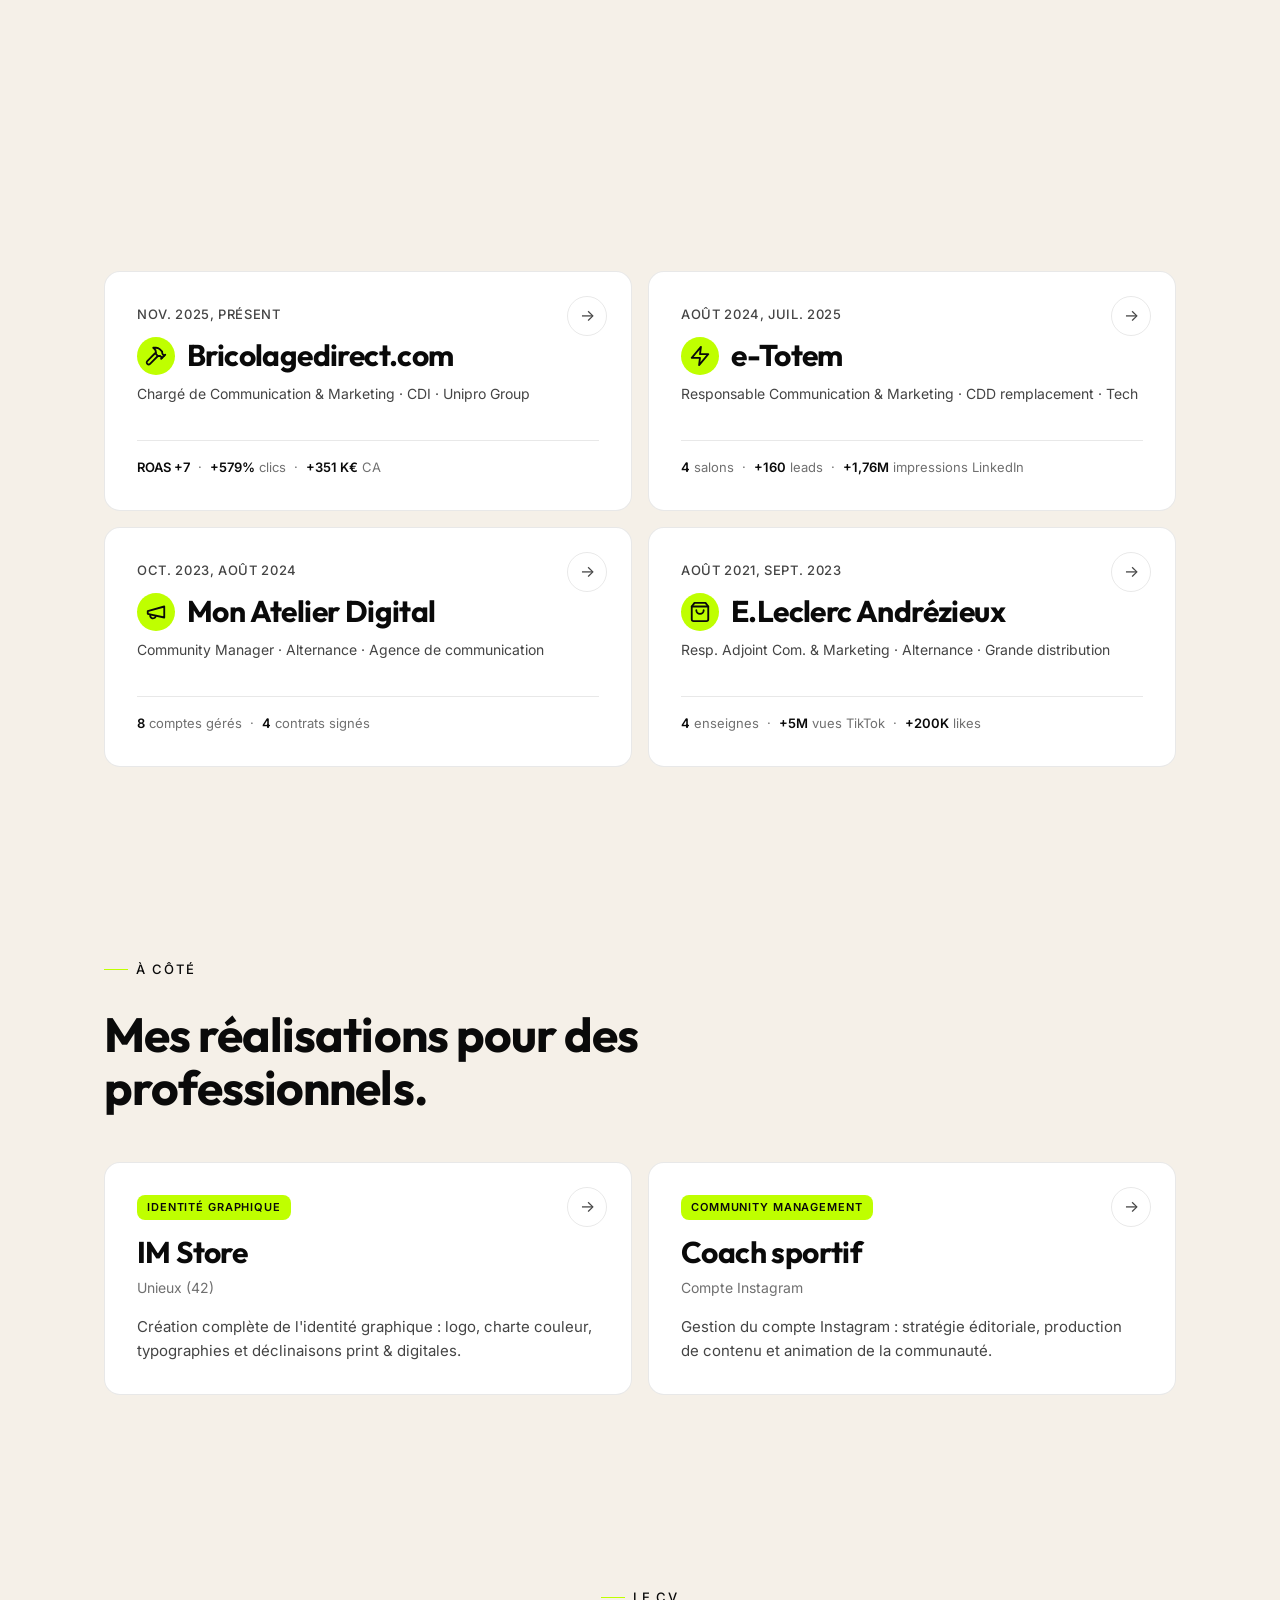
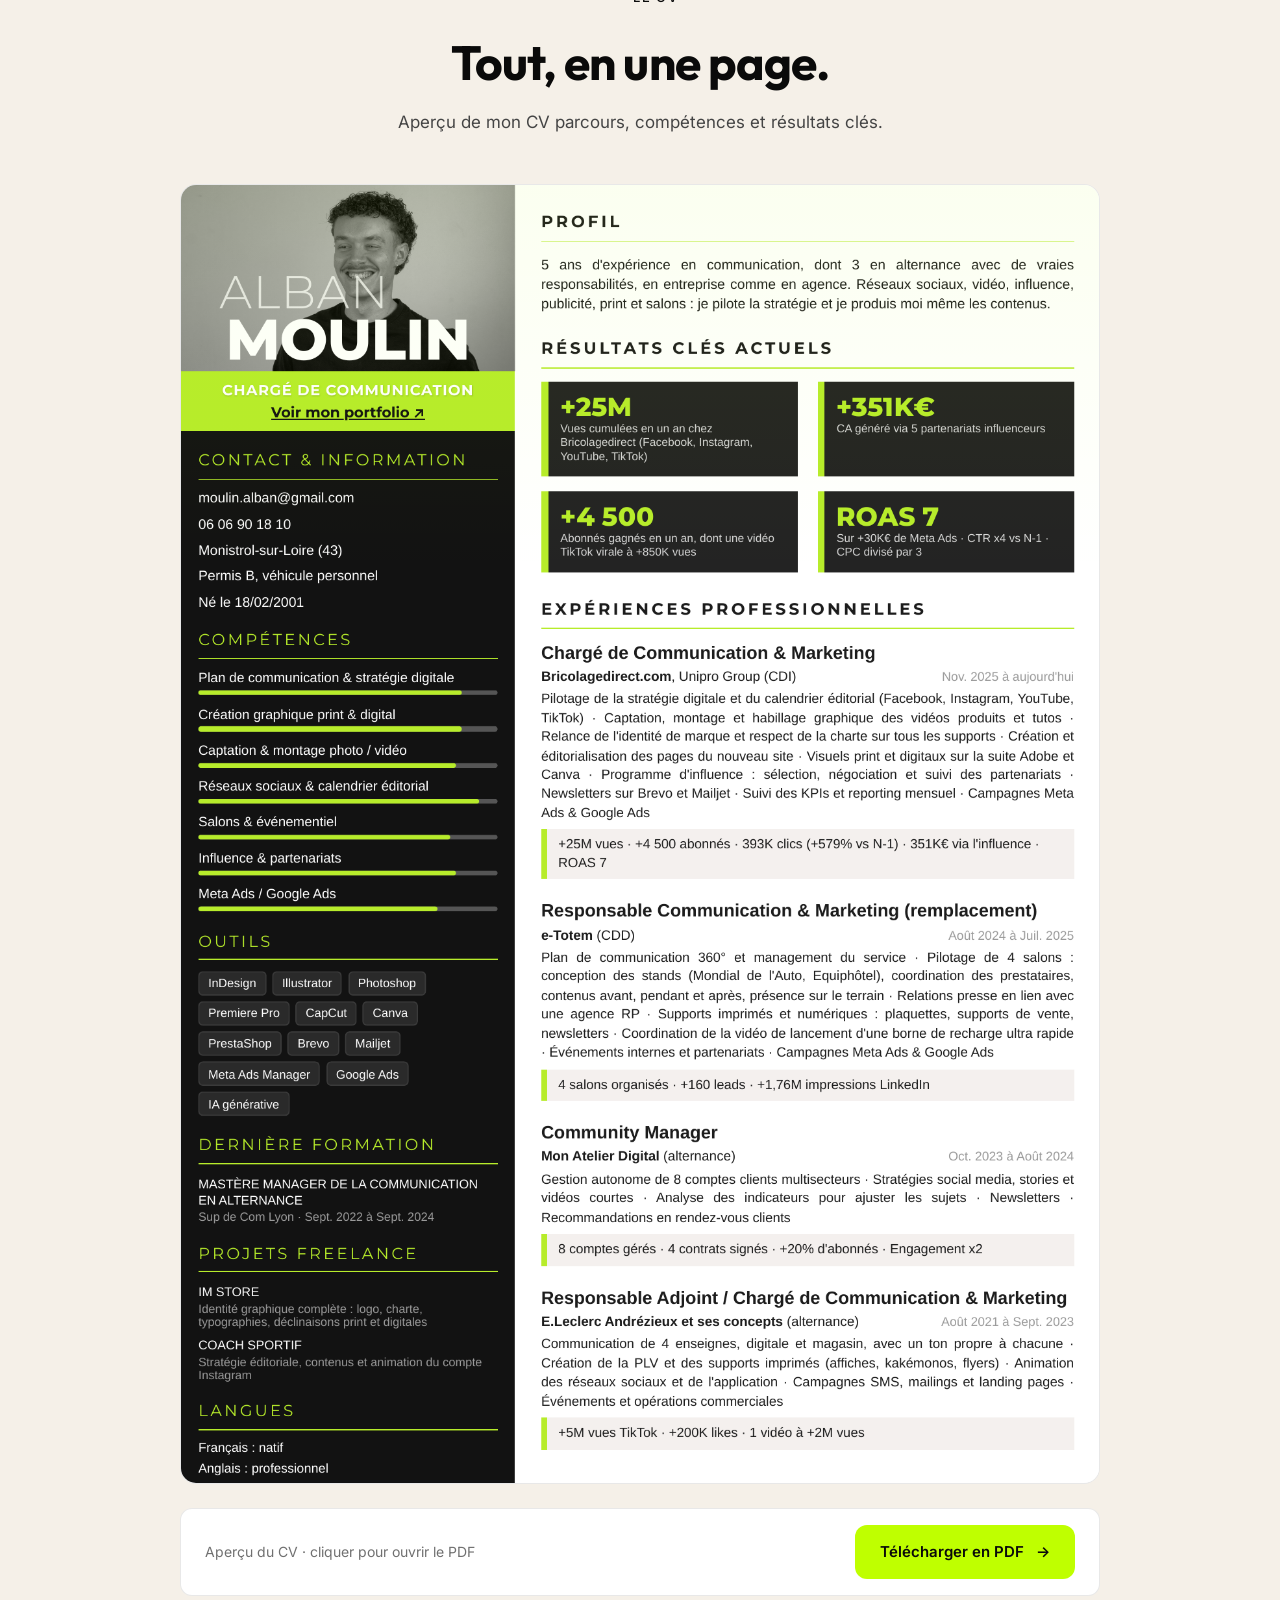
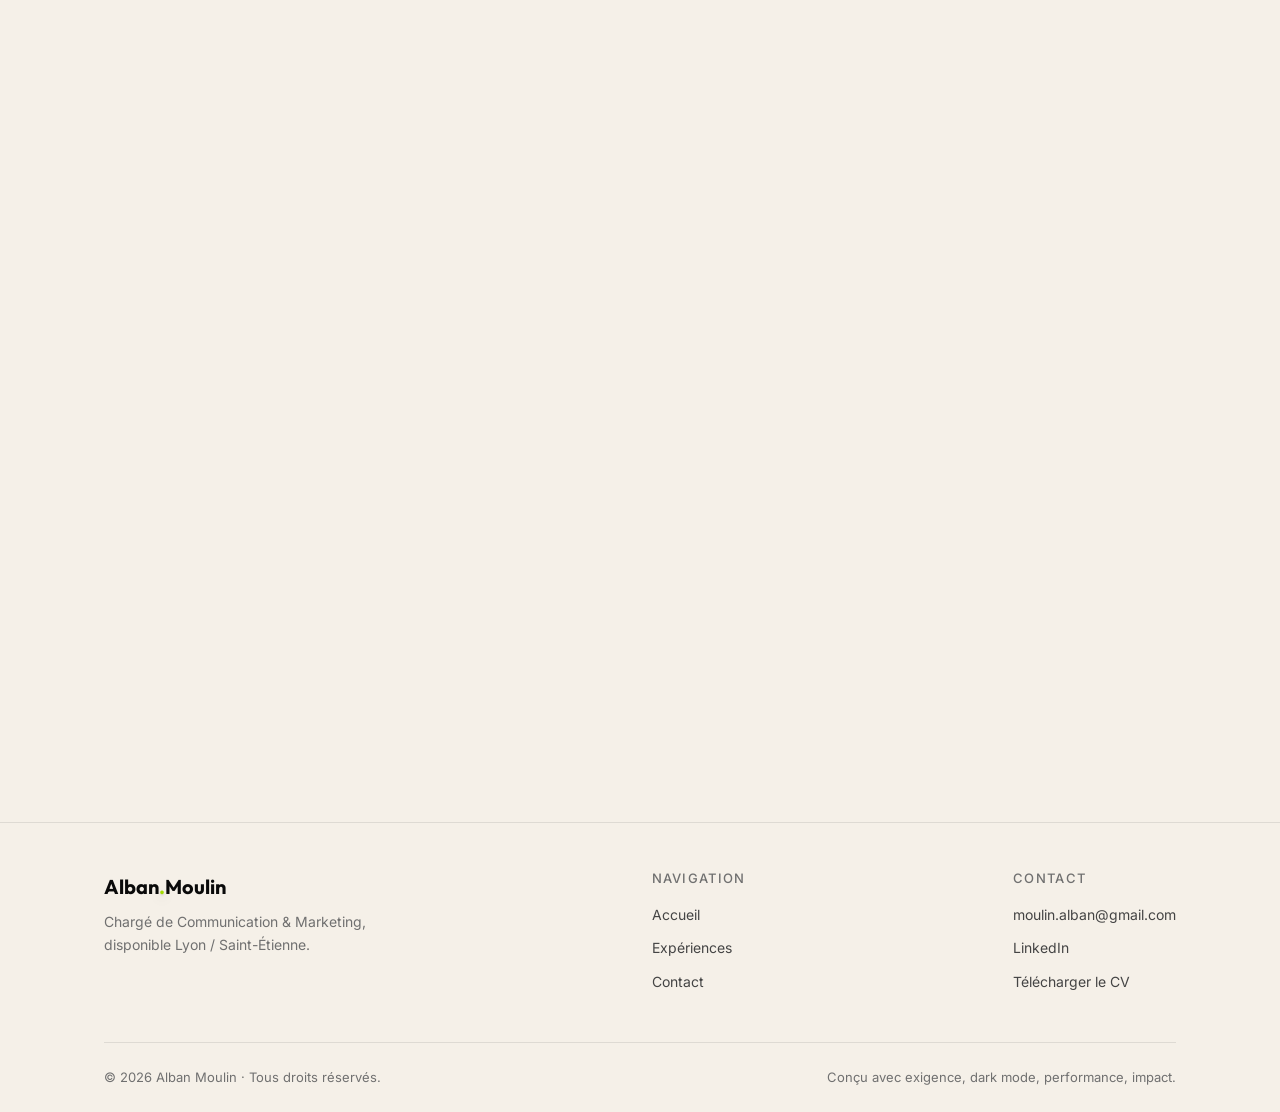
==== commit 710ea39d: "Mise à jour du CV (version générale, novembre 2026) Co-Authored-By: Claude Opus 5.5 <noreply@anthrop" ====
--- a/index.html
+++ b/index.html
@@ -483,12 +483,12 @@
         </div>
 
         <figure class="cv-preview fade-up">
-          <a href="assets/img/cv.pdf?v=20260603" target="_blank" rel="noopener" class="cv-preview__frame" aria-label="Ouvrir le CV en PDF">
-            <img src="assets/img/cv.png?v=20260603" alt="CV d'Alban Moulin, Chargé de Communication & Marketing" loading="lazy" />
+          <a href="assets/img/cv.pdf?v=20261109" target="_blank" rel="noopener" class="cv-preview__frame" aria-label="Ouvrir le CV en PDF">
+            <img src="assets/img/cv.png?v=20261109" alt="CV d'Alban Moulin, Chargé de Communication & Marketing" loading="lazy" />
           </a>
           <figcaption class="cv-preview__caption">
             <span>Aperçu du CV · cliquer pour ouvrir le PDF</span>
-            <a href="assets/img/cv.pdf?v=20260603" download class="btn btn--primary btn--icon">Télécharger en PDF</a>
+            <a href="assets/img/cv.pdf?v=20261109" download class="btn btn--primary btn--icon">Télécharger en PDF</a>
           </figcaption>
         </figure>
 
@@ -557,7 +557,7 @@
           <ul>
             <li><a href="mailto:moulin.alban@gmail.com">moulin.alban@gmail.com</a></li>
             <li><a href="https://www.linkedin.com/in/albanmoulin/" target="_blank" rel="noopener noreferrer">LinkedIn</a></li>
-            <li><a href="assets/img/cv.pdf?v=20260603" download>Télécharger le CV</a></li>
+            <li><a href="assets/img/cv.pdf?v=20261109" download>Télécharger le CV</a></li>
           </ul>
         </div>
       </div>
